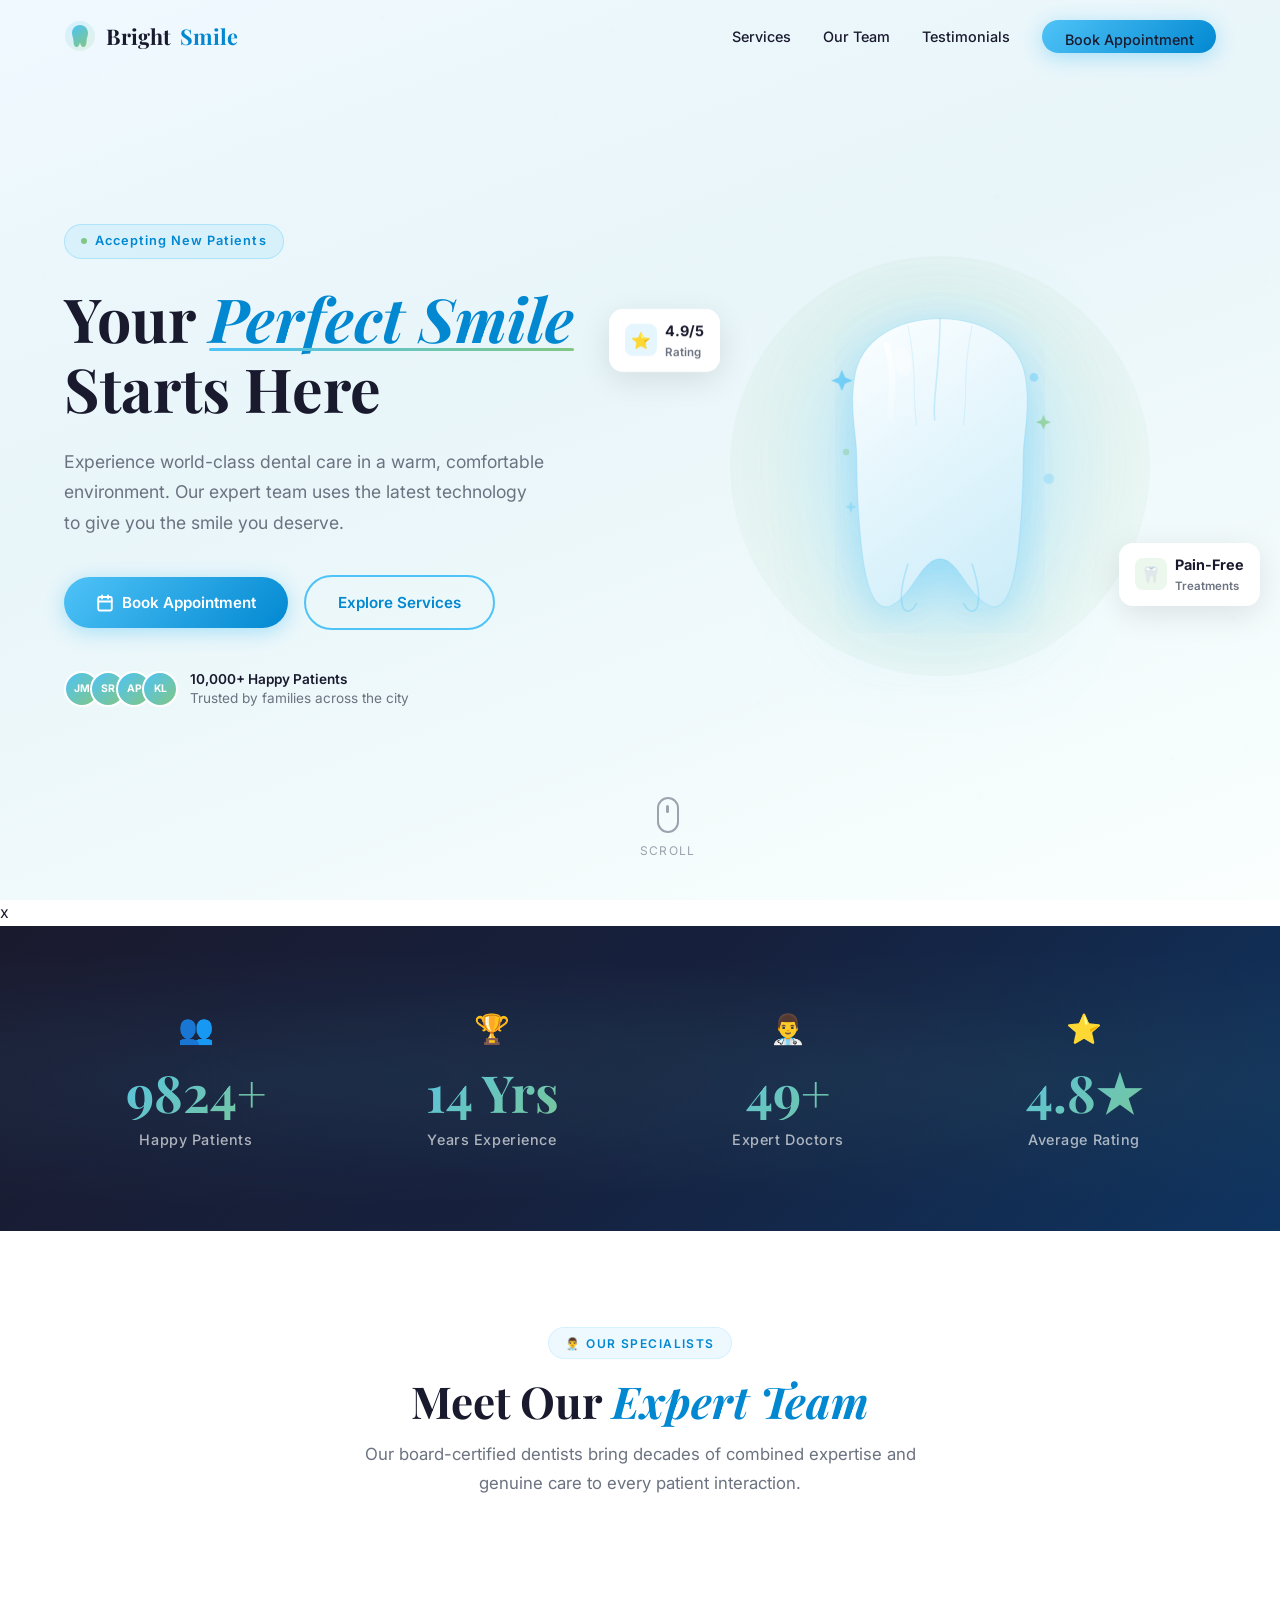
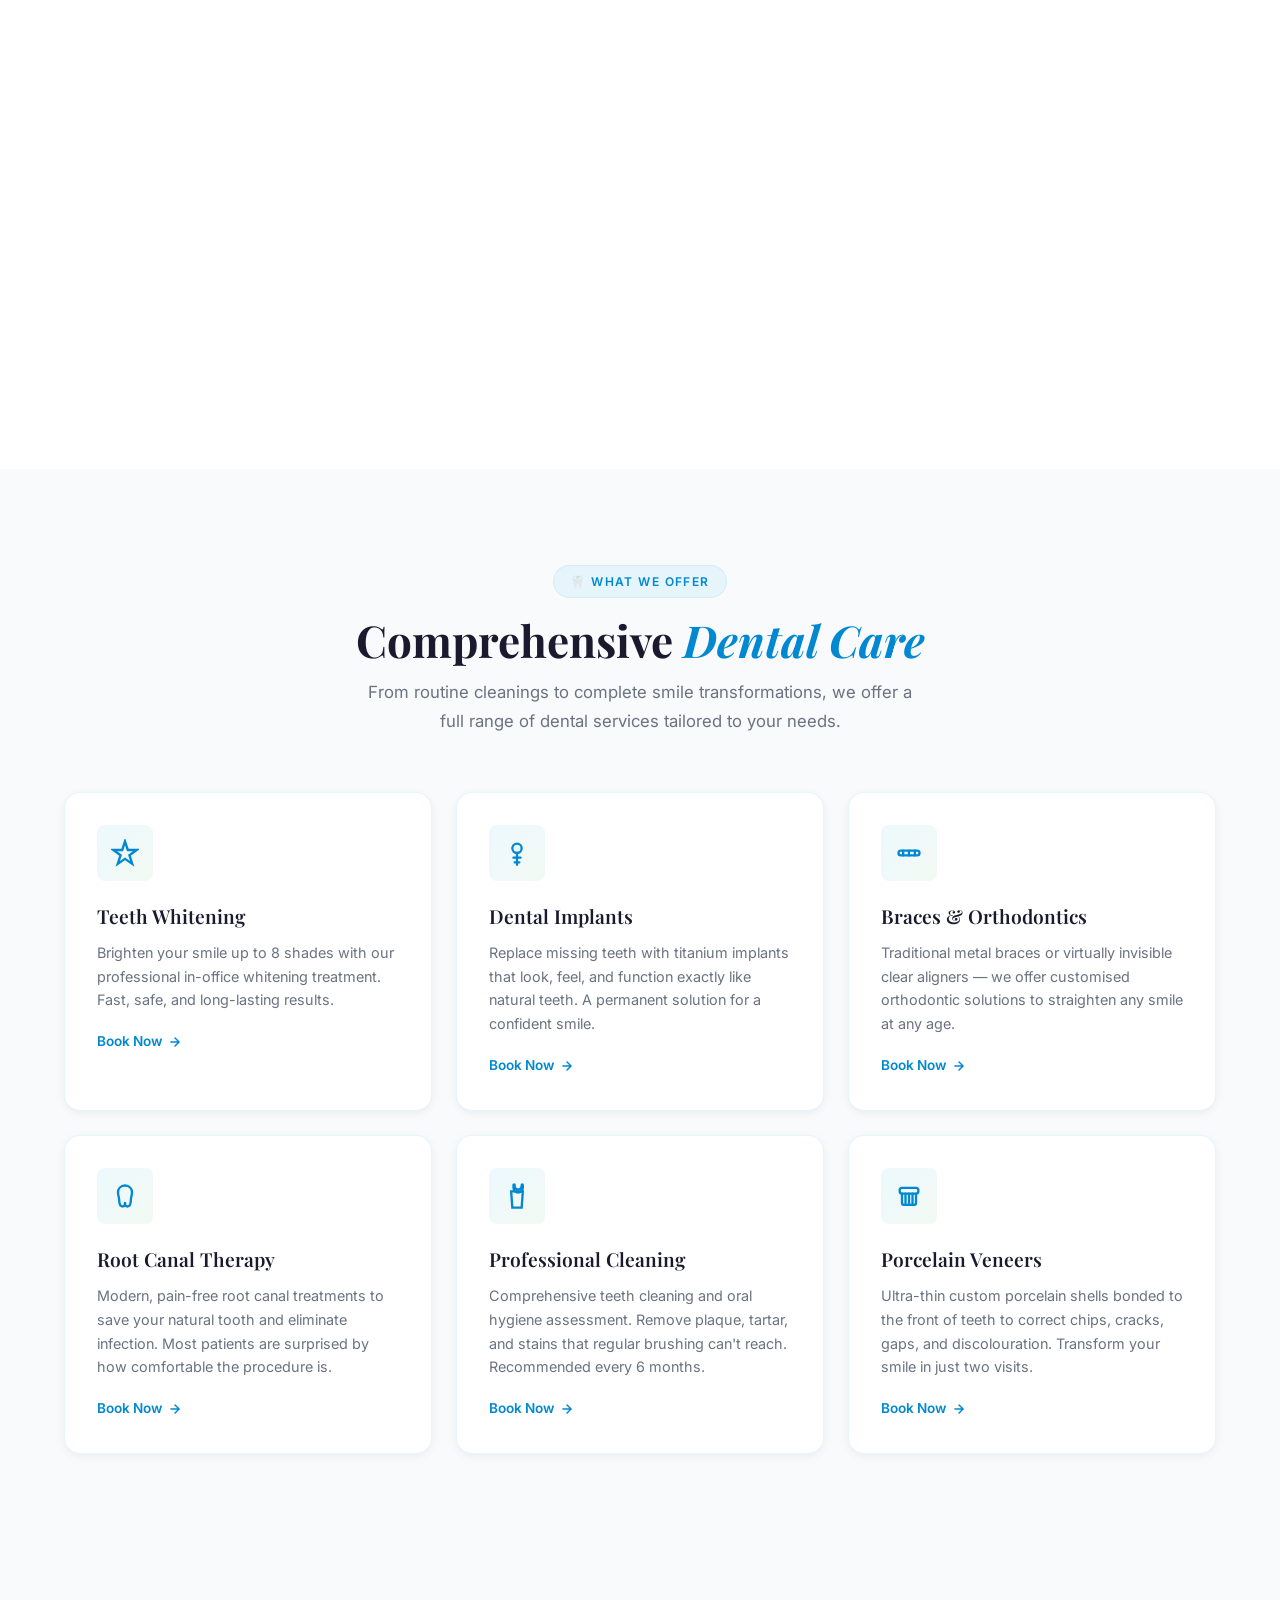
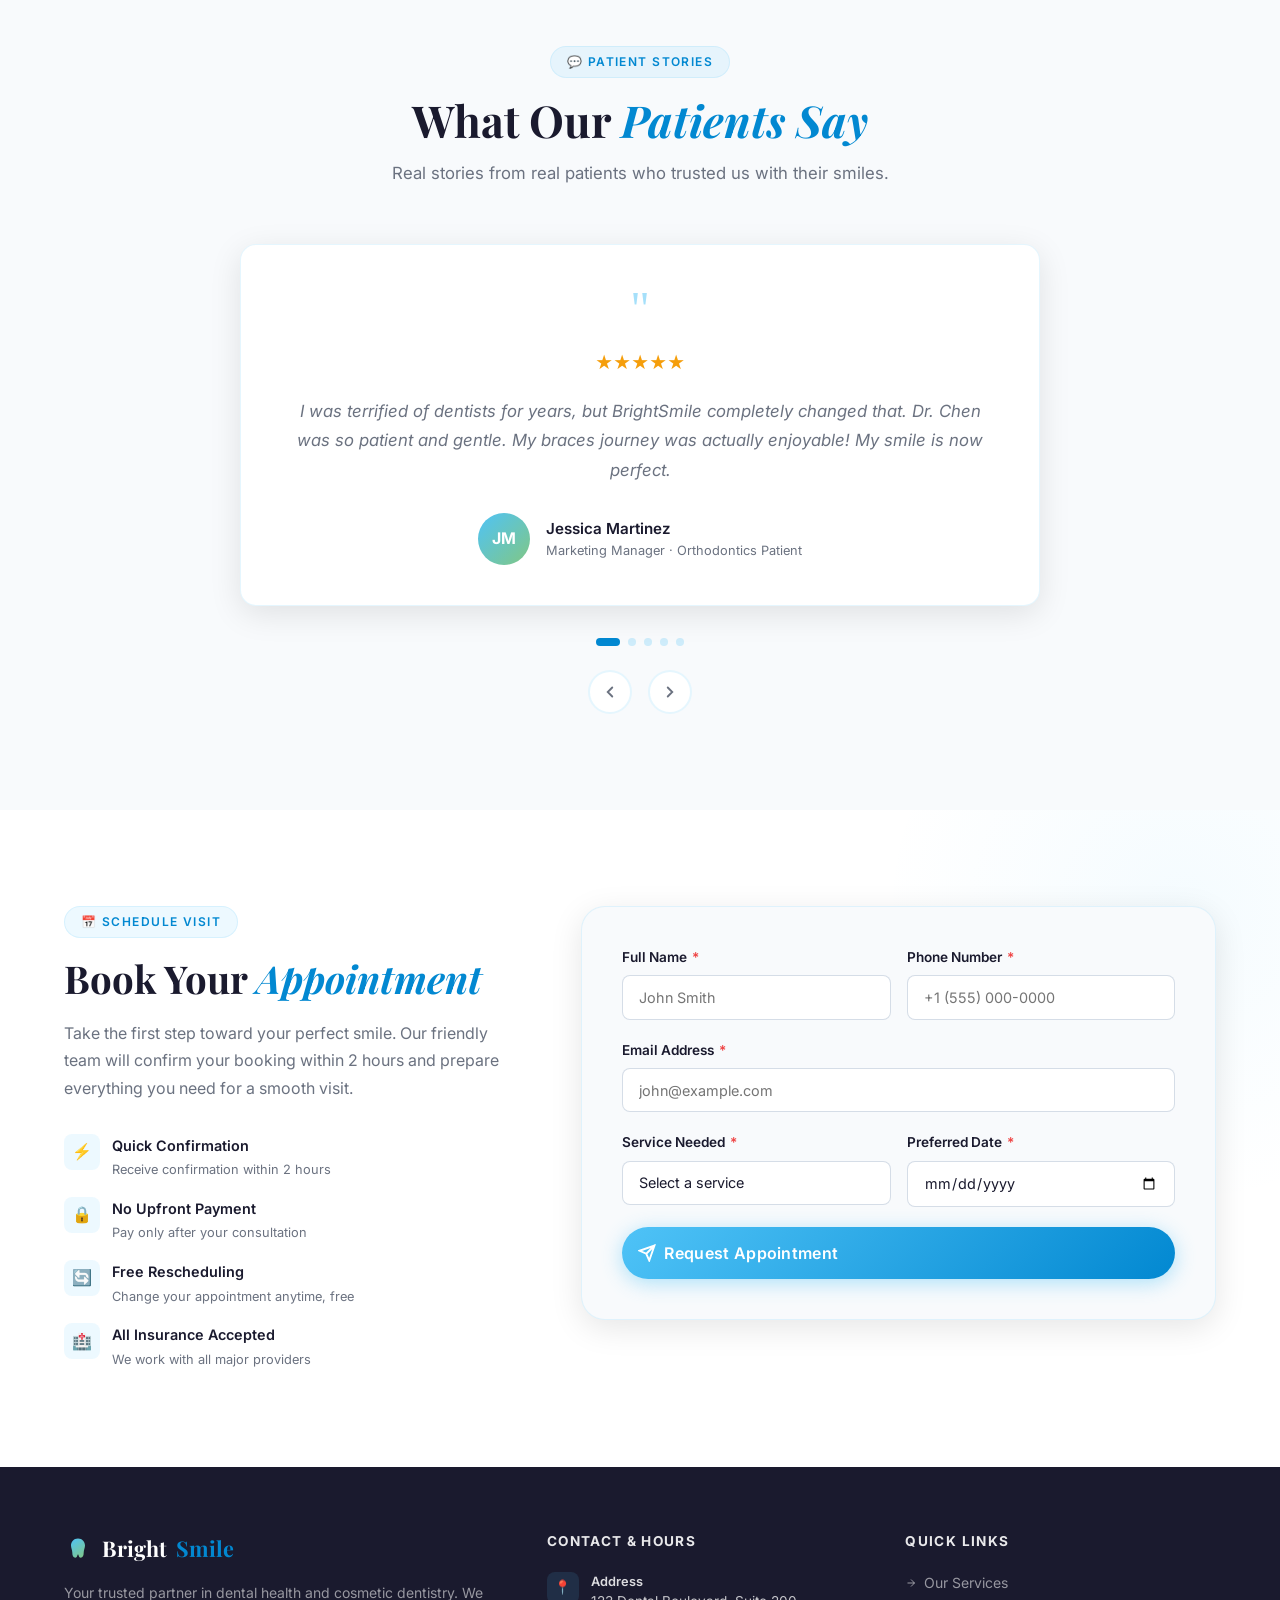
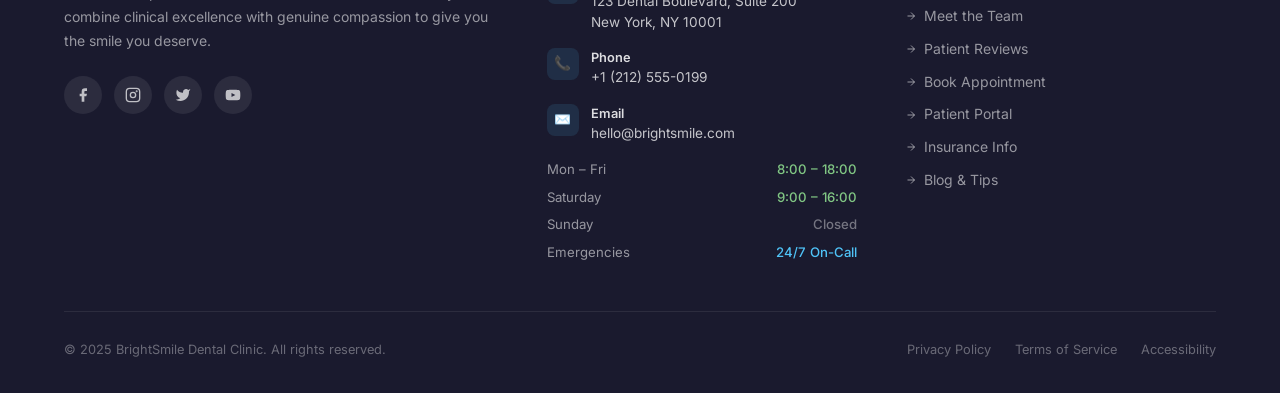
==== dentalarts/BrightSmile_Dental_Clinic.html @ 46f797e5 "Add files via upload" ====
<!DOCTYPE html>
<html lang="en">
<head>
  <meta charset="UTF-8" />
  <meta name="viewport" content="width=device-width, initial-scale=1.0" />
  <meta name="description" content="BrightSmile Dental Clinic — Premium dental care for your perfect smile. Book an appointment today." />
  <title>BrightSmile Dental Clinic</title>

  <!-- Google Fonts -->
  <link rel="preconnect" href="https://fonts.googleapis.com" />
  <link rel="preconnect" href="https://fonts.gstatic.com" crossorigin />
  <link href="https://fonts.googleapis.com/css2?family=Inter:wght@300;400;500;600;700&family=Playfair+Display:ital,wght@0,600;0,700;1,600&display=swap" rel="stylesheet" />

  <style>
    /* ============================================================
       CSS CUSTOM PROPERTIES — Design Tokens
    ============================================================ */
    :root {
      --primary:        #4FC3F7;
      --primary-dark:   #0288D1;
      --primary-glow:   rgba(79, 195, 247, 0.4);
      --accent:         #81C784;
      --accent-dark:    #388E3C;
      --dark:           #1A1A2E;
      --dark-2:         #16213E;
      --dark-3:         #0F3460;
      --text-main:      #1A1A2E;
      --text-muted:     #6B7280;
      --text-light:     #9CA3AF;
      --surface:        #FFFFFF;
      --surface-2:      #F8FAFC;
      --surface-3:      #F1F5F9;
      --border:         rgba(79, 195, 247, 0.15);
      --shadow-sm:      0 2px 8px rgba(0,0,0,0.06);
      --shadow-md:      0 8px 32px rgba(0,0,0,0.10);
      --shadow-lg:      0 20px 60px rgba(0,0,0,0.14);
      --shadow-glow:    0 0 40px rgba(79, 195, 247, 0.25);
      --radius-sm:      8px;
      --radius-md:      16px;
      --radius-lg:      24px;
      --radius-btn:     50px;
      --font-body:      'Inter', sans-serif;
      --font-heading:   'Playfair Display', serif;
      --transition:     0.3s cubic-bezier(0.4, 0, 0.2, 1);
      --transition-slow:0.6s cubic-bezier(0.4, 0, 0.2, 1);
    }

    /* ============================================================
       RESET & BASE
    ============================================================ */
    *, *::before, *::after {
      box-sizing: border-box;
      margin: 0;
      padding: 0;
    }

    html {
      scroll-behavior: smooth;
      font-size: 16px;
    }

    body {
      font-family: var(--font-body);
      color: var(--text-main);
      background: var(--surface);
      overflow-x: hidden;
      line-height: 1.6;
    }

    img { max-width: 100%; display: block; }

    a {
      color: inherit;
      text-decoration: none;
    }

    ul { list-style: none; }

    button {
      border: none;
      cursor: pointer;
      font-family: var(--font-body);
      background: none;
    }

    input, select, textarea {
      font-family: var(--font-body);
    }

    /* ============================================================
       PAGE LOAD SPINNER
    ============================================================ */
    #page-loader {
      position: fixed;
      inset: 0;
      background: var(--dark);
      display: flex;
      align-items: center;
      justify-content: center;
      z-index: 9999;
      transition: opacity 0.6s ease, visibility 0.6s ease;
    }

    #page-loader.hidden {
      opacity: 0;
      visibility: hidden;
      pointer-events: none;
    }

    .loader-tooth {
      width: 60px;
      height: 60px;
      animation: toothSpin 1.2s linear infinite;
    }

    @keyframes toothSpin {
      0%   { transform: rotate(0deg) scale(1); }
      50%  { transform: rotate(180deg) scale(1.1); }
      100% { transform: rotate(360deg) scale(1); }
    }

    .loader-tooth path {
      fill: none;
      stroke: var(--primary);
      stroke-width: 2.5;
      stroke-linecap: round;
      stroke-linejoin: round;
      stroke-dasharray: 180;
      stroke-dashoffset: 0;
      animation: loaderDash 1.2s linear infinite;
    }

    @keyframes loaderDash {
      0%   { stroke-dashoffset: 180; }
      100% { stroke-dashoffset: -180; }
    }

    .loader-text {
      position: absolute;
      bottom: calc(50% - 60px);
      color: var(--primary);
      font-size: 0.8rem;
      letter-spacing: 0.25em;
      text-transform: uppercase;
      font-weight: 500;
      animation: loaderPulse 1.2s ease-in-out infinite;
    }

    @keyframes loaderPulse {
      0%, 100% { opacity: 0.4; }
      50%       { opacity: 1; }
    }

    /* ============================================================
       UTILITY CLASSES
    ============================================================ */
    .container {
      width: 100%;
      max-width: 1200px;
      margin: 0 auto;
      padding: 0 1.5rem;
    }

    .section-tag {
      display: inline-flex;
      align-items: center;
      gap: 0.4rem;
      background: rgba(79, 195, 247, 0.1);
      color: var(--primary-dark);
      font-size: 0.75rem;
      font-weight: 600;
      letter-spacing: 0.12em;
      text-transform: uppercase;
      padding: 0.35rem 1rem;
      border-radius: var(--radius-btn);
      border: 1px solid var(--border);
      margin-bottom: 1rem;
    }

    .section-title {
      font-family: var(--font-heading);
      font-size: clamp(2rem, 4vw, 2.75rem);
      font-weight: 700;
      line-height: 1.2;
      color: var(--dark);
    }

    .section-title em {
      font-style: italic;
      color: var(--primary-dark);
    }

    .section-subtitle {
      color: var(--text-muted);
      font-size: 1.05rem;
      max-width: 560px;
      line-height: 1.7;
      margin-top: 0.75rem;
    }

    .section-header {
      text-align: center;
      margin-bottom: 3.5rem;
    }

    .section-header .section-subtitle {
      margin-left: auto;
      margin-right: auto;
    }

    /* Scroll-reveal base state */
    .reveal {
      opacity: 0;
      transform: translateY(40px);
      transition: opacity 0.7s ease, transform 0.7s ease;
    }

    .reveal.visible {
      opacity: 1;
      transform: translateY(0);
    }

    /* ============================================================
       BUTTONS
    ============================================================ */
    .btn {
      position: relative;
      display: inline-flex;
      align-items: center;
      gap: 0.5rem;
      padding: 0.85rem 2rem;
      border-radius: var(--radius-btn);
      font-size: 0.95rem;
      font-weight: 600;
      transition: var(--transition);
      overflow: hidden;
      cursor: pointer;
      user-select: none;
      -webkit-tap-highlight-color: transparent;
    }

    .btn-primary {
      background: linear-gradient(135deg, var(--primary), var(--primary-dark));
      color: #fff;
      box-shadow: 0 4px 20px rgba(79, 195, 247, 0.45);
    }

    .btn-primary:hover {
      transform: translateY(-2px);
      box-shadow: 0 8px 30px rgba(79, 195, 247, 0.55);
    }

    .btn-primary:active {
      transform: translateY(0);
    }

    /* Glow pulse on CTA */
    .btn-glow {
      animation: glowPulse 2.5s ease-in-out infinite;
    }

    @keyframes glowPulse {
      0%, 100% { box-shadow: 0 4px 20px rgba(79, 195, 247, 0.45); }
      50%       { box-shadow: 0 4px 40px rgba(79, 195, 247, 0.75), 0 0 0 8px rgba(79,195,247,0.08); }
    }

    .btn-outline {
      background: transparent;
      color: var(--primary-dark);
      border: 2px solid var(--primary);
    }

    .btn-outline:hover {
      background: var(--primary);
      color: #fff;
      transform: translateY(-2px);
    }

    /* Ripple effect */
    .btn .ripple {
      position: absolute;
      border-radius: 50%;
      transform: scale(0);
      animation: rippleAnim 0.6s linear;
      background: rgba(255,255,255,0.35);
      pointer-events: none;
    }

    @keyframes rippleAnim {
      to { transform: scale(4); opacity: 0; }
    }

    /* ============================================================
       NAVBAR
    ============================================================ */
    #navbar {
      position: fixed;
      top: 0;
      left: 0;
      right: 0;
      z-index: 1000;
      padding: 1.2rem 0;
      transition: background 0.4s ease, padding 0.4s ease, box-shadow 0.4s ease;
    }

    #navbar.scrolled {
      background: rgba(255, 255, 255, 0.82);
      backdrop-filter: blur(16px);
      -webkit-backdrop-filter: blur(16px);
      box-shadow: 0 2px 24px rgba(0,0,0,0.08);
      padding: 0.8rem 0;
    }

    .nav-inner {
      display: flex;
      align-items: center;
      justify-content: space-between;
    }

    .nav-logo {
      display: flex;
      align-items: center;
      gap: 0.6rem;
      font-family: var(--font-heading);
      font-size: 1.35rem;
      font-weight: 700;
      color: var(--dark);
      z-index: 1001;
    }

    .nav-logo svg {
      flex-shrink: 0;
    }

    .nav-logo span {
      color: var(--primary-dark);
    }

    .nav-links {
      display: flex;
      align-items: center;
      gap: 2rem;
    }

    .nav-links a {
      font-size: 0.9rem;
      font-weight: 500;
      color: var(--dark);
      position: relative;
      padding-bottom: 2px;
      transition: color var(--transition);
    }

    .nav-links a::after {
      content: '';
      position: absolute;
      bottom: -2px;
      left: 0;
      width: 0;
      height: 2px;
      background: var(--primary);
      border-radius: 2px;
      transition: width var(--transition);
    }

    .nav-links a:hover { color: var(--primary-dark); }
    .nav-links a:hover::after { width: 100%; }

    .nav-cta {
      padding: 0.55rem 1.4rem;
      font-size: 0.875rem;
    }

    /* Hamburger */
    .hamburger {
      display: none;
      flex-direction: column;
      gap: 5px;
      padding: 0.4rem;
      z-index: 1001;
      cursor: pointer;
      background: none;
      border: none;
    }

    .hamburger span {
      display: block;
      width: 24px;
      height: 2px;
      background: var(--dark);
      border-radius: 2px;
      transition: transform 0.35s ease, opacity 0.35s ease;
      transform-origin: center;
    }

    .hamburger.active span:nth-child(1) { transform: translateY(7px) rotate(45deg); }
    .hamburger.active span:nth-child(2) { opacity: 0; transform: scaleX(0); }
    .hamburger.active span:nth-child(3) { transform: translateY(-7px) rotate(-45deg); }

    /* Mobile nav drawer */
    .nav-mobile {
      display: none;
      position: fixed;
      inset: 0;
      background: rgba(255,255,255,0.97);
      backdrop-filter: blur(20px);
      z-index: 999;
      flex-direction: column;
      align-items: center;
      justify-content: center;
      gap: 2rem;
      opacity: 0;
      pointer-events: none;
      transition: opacity 0.35s ease;
    }

    .nav-mobile.open {
      opacity: 1;
      pointer-events: all;
    }

    .nav-mobile a {
      font-family: var(--font-heading);
      font-size: 2rem;
      font-weight: 600;
      color: var(--dark);
      transition: color var(--transition);
    }

    .nav-mobile a:hover { color: var(--primary-dark); }

    /* ============================================================
       HERO SECTION
    ============================================================ */
    #hero {
      position: relative;
      min-height: 100vh;
      display: flex;
      align-items: center;
      overflow: hidden;
      background: linear-gradient(160deg, #f0f9ff 0%, #e8f5f9 40%, #fafffe 100%);
    }

    #hero-canvas {
      position: absolute;
      inset: 0;
      pointer-events: none;
    }

    .hero-inner {
      position: relative;
      z-index: 2;
      width: 100%;
      display: grid;
      grid-template-columns: 1fr 1fr;
      align-items: center;
      gap: 3rem;
      padding-top: 6rem;
      padding-bottom: 4rem;
    }

    .hero-content {
      max-width: 580px;
    }

    .hero-badge {
      display: inline-flex;
      align-items: center;
      gap: 0.5rem;
      background: rgba(79, 195, 247, 0.12);
      border: 1px solid rgba(79, 195, 247, 0.3);
      color: var(--primary-dark);
      font-size: 0.8rem;
      font-weight: 600;
      letter-spacing: 0.08em;
      padding: 0.4rem 1rem;
      border-radius: var(--radius-btn);
      margin-bottom: 1.5rem;
      animation: fadeSlideIn 0.8s ease 0.2s both;
    }

    .hero-badge .dot {
      width: 6px;
      height: 6px;
      border-radius: 50%;
      background: var(--accent);
      animation: dotPulse 1.5s ease-in-out infinite;
    }

    @keyframes dotPulse {
      0%, 100% { opacity: 1; transform: scale(1); }
      50%       { opacity: 0.5; transform: scale(0.7); }
    }

    .hero-headline {
      font-family: var(--font-heading);
      font-size: clamp(2.4rem, 5vw, 3.8rem);
      font-weight: 700;
      line-height: 1.15;
      color: var(--dark);
      animation: fadeSlideIn 0.8s ease 0.4s both;
    }

    .hero-headline .highlight {
      color: var(--primary-dark);
      font-style: italic;
      position: relative;
      display: inline-block;
    }

    .hero-headline .highlight::after {
      content: '';
      position: absolute;
      bottom: 2px;
      left: 0;
      right: 0;
      height: 3px;
      background: linear-gradient(90deg, var(--primary), var(--accent));
      border-radius: 2px;
      animation: underlineGrow 1s ease 1.2s both;
      transform-origin: left;
      transform: scaleX(0);
    }

    @keyframes underlineGrow {
      to { transform: scaleX(1); }
    }

    .hero-subtext {
      font-size: 1.1rem;
      color: var(--text-muted);
      line-height: 1.75;
      margin: 1.5rem 0 2.25rem;
      max-width: 480px;
      animation: fadeSlideIn 0.8s ease 0.6s both;
    }

    .hero-actions {
      display: flex;
      align-items: center;
      gap: 1rem;
      flex-wrap: wrap;
      animation: fadeSlideIn 0.8s ease 0.8s both;
    }

    .hero-social-proof {
      display: flex;
      align-items: center;
      gap: 0.75rem;
      margin-top: 2.5rem;
      animation: fadeSlideIn 0.8s ease 1s both;
    }

    .avatars {
      display: flex;
    }

    .avatars span {
      display: flex;
      width: 36px;
      height: 36px;
      border-radius: 50%;
      border: 2.5px solid #fff;
      margin-left: -10px;
      background: linear-gradient(135deg, var(--primary), var(--accent));
      font-size: 0.65rem;
      color: #fff;
      font-weight: 700;
      align-items: center;
      justify-content: center;
    }

    .avatars span:first-child { margin-left: 0; }

    .social-proof-text {
      font-size: 0.85rem;
      color: var(--text-muted);
      line-height: 1.4;
    }

    .social-proof-text strong {
      display: block;
      color: var(--dark);
      font-weight: 600;
    }

    @keyframes fadeSlideIn {
      from { opacity: 0; transform: translateY(24px); }
      to   { opacity: 1; transform: translateY(0); }
    }

    /* Hero visual / tooth SVG */
    .hero-visual {
      position: relative;
      display: flex;
      align-items: center;
      justify-content: center;
      animation: fadeSlideIn 0.9s ease 0.5s both;
    }

    .hero-visual-bg {
      position: absolute;
      width: 420px;
      height: 420px;
      border-radius: 50%;
      background: radial-gradient(circle, rgba(79,195,247,0.15) 0%, rgba(129,199,132,0.08) 60%, transparent 100%);
      animation: bgPulse 4s ease-in-out infinite;
    }

    @keyframes bgPulse {
      0%, 100% { transform: scale(1); }
      50%       { transform: scale(1.06); }
    }

    .hero-tooth-wrap {
      position: relative;
      z-index: 2;
      animation: toothFloat 4s ease-in-out infinite;
    }

    @keyframes toothFloat {
      0%, 100% { transform: translateY(0px) rotate(-3deg); }
      50%       { transform: translateY(-24px) rotate(3deg); }
    }

    .hero-tooth-svg {
      width: min(320px, 85vw);
      filter: drop-shadow(0 24px 48px rgba(79,195,247,0.35));
    }

    /* Floating badges around tooth */
    .float-badge {
      position: absolute;
      background: #fff;
      border-radius: 14px;
      padding: 0.6rem 1rem;
      display: flex;
      align-items: center;
      gap: 0.5rem;
      box-shadow: var(--shadow-md);
      font-size: 0.8rem;
      font-weight: 600;
      color: var(--dark);
      white-space: nowrap;
      animation: badgeFloat 3s ease-in-out infinite;
    }

    .float-badge:nth-child(2) { animation-delay: -1s; }
    .float-badge:nth-child(3) { animation-delay: -2s; }

    @keyframes badgeFloat {
      0%, 100% { transform: translateY(0); }
      50%       { transform: translateY(-8px); }
    }

    .float-badge.top-left {
      top: 5%;
      left: -10%;
    }

    .float-badge.bottom-right {
      bottom: 10%;
      right: -8%;
    }

    .float-badge .badge-icon {
      width: 32px;
      height: 32px;
      border-radius: 8px;
      display: flex;
      align-items: center;
      justify-content: center;
      font-size: 1rem;
    }

    .float-badge.top-left .badge-icon { background: rgba(79,195,247,0.15); }
    .float-badge.bottom-right .badge-icon { background: rgba(129,199,132,0.15); }

    /* Hero scroll indicator */
    .scroll-indicator {
      position: absolute;
      bottom: 2.5rem;
      left: 50%;
      transform: translateX(-50%);
      display: flex;
      flex-direction: column;
      align-items: center;
      gap: 0.5rem;
      color: var(--text-light);
      font-size: 0.75rem;
      letter-spacing: 0.1em;
      text-transform: uppercase;
      animation: fadeSlideIn 1s ease 1.5s both;
    }

    .scroll-mouse {
      width: 22px;
      height: 36px;
      border: 2px solid currentColor;
      border-radius: 12px;
      display: flex;
      justify-content: center;
      padding-top: 6px;
    }

    .scroll-wheel {
      width: 3px;
      height: 8px;
      background: currentColor;
      border-radius: 2px;
      animation: scrollWheel 1.8s ease-in-out infinite;
    }

    @keyframes scrollWheel {
      0%, 100% { transform: translateY(0); opacity: 1; }
      80%       { transform: translateY(12px); opacity: 0; }
    }

    /* ============================================================
       SERVICES SECTION
    ============================================================ */
    #services {
      padding: 6rem 0;
      background: var(--surface-2);
    }

    .services-grid {
      display: grid;
      grid-template-columns: repeat(3, 1fr);
      gap: 1.5rem;
    }

    .service-card {
      background: var(--surface);
      border-radius: var(--radius-md);
      padding: 2rem;
      border: 1px solid var(--border);
      box-shadow: var(--shadow-sm);
      transition: transform var(--transition), box-shadow var(--transition), border-color var(--transition);
      cursor: default;
    }

    .service-card:hover {
      transform: translateY(-8px);
      box-shadow: var(--shadow-lg), 0 0 0 1px rgba(79,195,247,0.2);
      border-color: rgba(79,195,247,0.4);
    }

    .service-icon {
      width: 56px;
      height: 56px;
      border-radius: var(--radius-sm);
      background: linear-gradient(135deg, rgba(79,195,247,0.1), rgba(129,199,132,0.1));
      display: flex;
      align-items: center;
      justify-content: center;
      margin-bottom: 1.25rem;
      transition: background var(--transition);
    }

    .service-card:hover .service-icon {
      background: linear-gradient(135deg, rgba(79,195,247,0.2), rgba(129,199,132,0.2));
    }

    .service-card h3 {
      font-family: var(--font-heading);
      font-size: 1.2rem;
      font-weight: 600;
      color: var(--dark);
      margin-bottom: 0.6rem;
    }

    .service-card p {
      font-size: 0.9rem;
      color: var(--text-muted);
      line-height: 1.65;
    }

    .service-link {
      display: inline-flex;
      align-items: center;
      gap: 0.35rem;
      margin-top: 1.2rem;
      font-size: 0.85rem;
      font-weight: 600;
      color: var(--primary-dark);
      transition: gap var(--transition);
    }

    .service-card:hover .service-link { gap: 0.6rem; }

    /* Staggered reveal delays */
    .service-card:nth-child(1) { transition-delay: 0s; }
    .service-card:nth-child(2) { transition-delay: 0.1s; }
    .service-card:nth-child(3) { transition-delay: 0.2s; }
    .service-card:nth-child(4) { transition-delay: 0.3s; }
    .service-card:nth-child(5) { transition-delay: 0.4s; }
    .service-card:nth-child(6) { transition-delay: 0.5s; }

    /* ============================================================
       STATS SECTION
    ============================================================ */
    #stats {
      padding: 5rem 0;
      background: linear-gradient(135deg, var(--dark) 0%, var(--dark-2) 50%, var(--dark-3) 100%);
      position: relative;
      overflow: hidden;
    }

    #stats::before {
      content: '';
      position: absolute;
      inset: 0;
      background: radial-gradient(ellipse at 20% 50%, rgba(79,195,247,0.08) 0%, transparent 60%),
                  radial-gradient(ellipse at 80% 50%, rgba(129,199,132,0.06) 0%, transparent 60%);
      pointer-events: none;
    }

    .stats-grid {
      display: grid;
      grid-template-columns: repeat(4, 1fr);
      gap: 2rem;
      position: relative;
      z-index: 1;
    }

    .stat-item {
      text-align: center;
    }

    .stat-number {
      font-family: var(--font-heading);
      font-size: clamp(2.4rem, 4vw, 3.5rem);
      font-weight: 700;
      background: linear-gradient(135deg, var(--primary), var(--accent));
      -webkit-background-clip: text;
      -webkit-text-fill-color: transparent;
      background-clip: text;
      line-height: 1.1;
      margin-bottom: 0.5rem;
    }

    .stat-label {
      color: rgba(255,255,255,0.65);
      font-size: 0.9rem;
      font-weight: 500;
      letter-spacing: 0.04em;
    }

    .stat-icon {
      font-size: 1.8rem;
      margin-bottom: 0.75rem;
    }

    /* ============================================================
       TEAM SECTION
    ============================================================ */
    #team {
      padding: 6rem 0;
      background: var(--surface);
    }

    .team-grid {
      display: grid;
      grid-template-columns: repeat(3, 1fr);
      gap: 2rem;
    }

    /* 3D flip card */
    .team-card {
      perspective: 1000px;
      height: 420px;
      cursor: pointer;
    }

    .team-card-inner {
      position: relative;
      width: 100%;
      height: 100%;
      transform-style: preserve-3d;
      transition: transform 0.7s cubic-bezier(0.4, 0.2, 0.2, 1);
    }

    .team-card:hover .team-card-inner,
    .team-card.flipped .team-card-inner {
      transform: rotateY(180deg);
    }

    .team-front,
    .team-back {
      position: absolute;
      inset: 0;
      backface-visibility: hidden;
      -webkit-backface-visibility: hidden;
      border-radius: var(--radius-md);
      border: 1px solid var(--border);
      overflow: hidden;
    }

    .team-front {
      background: var(--surface);
      box-shadow: var(--shadow-md);
      display: flex;
      flex-direction: column;
    }

    .team-back {
      background: linear-gradient(160deg, var(--dark) 0%, var(--dark-2) 100%);
      transform: rotateY(180deg);
      box-shadow: var(--shadow-lg);
      display: flex;
      flex-direction: column;
      align-items: center;
      justify-content: center;
      padding: 2.5rem;
      text-align: center;
    }

    /* Avatar gradient */
    .team-avatar {
      height: 260px;
      display: flex;
      align-items: center;
      justify-content: center;
      position: relative;
      overflow: hidden;
    }

    .avatar-gradient {
      width: 100%;
      height: 100%;
      display: flex;
      align-items: flex-end;
      justify-content: center;
      padding-bottom: 0;
    }

    .avatar-figure {
      width: 140px;
      height: 200px;
      border-radius: 70px 70px 0 0;
      background: linear-gradient(160deg, var(--primary) 0%, var(--accent) 100%);
      position: relative;
      display: flex;
      align-items: flex-start;
      justify-content: center;
      padding-top: 18px;
    }

    .avatar-head {
      width: 68px;
      height: 68px;
      border-radius: 50%;
      background: rgba(255,255,255,0.3);
      backdrop-filter: blur(4px);
    }

    .avatar-bg-pattern {
      position: absolute;
      inset: 0;
      opacity: 0.12;
      background-image: radial-gradient(circle at 30% 40%, #fff 1px, transparent 1px),
                        radial-gradient(circle at 70% 60%, #fff 1px, transparent 1px);
      background-size: 32px 32px;
    }

    .team-info {
      padding: 1.5rem;
      flex: 1;
    }

    .team-name {
      font-family: var(--font-heading);
      font-size: 1.15rem;
      font-weight: 600;
      color: var(--dark);
      margin-bottom: 0.25rem;
    }

    .team-title {
      font-size: 0.825rem;
      color: var(--primary-dark);
      font-weight: 600;
      letter-spacing: 0.04em;
      text-transform: uppercase;
    }

    .team-specialties {
      display: flex;
      flex-wrap: wrap;
      gap: 0.4rem;
      margin-top: 0.75rem;
    }

    .specialty-tag {
      font-size: 0.72rem;
      padding: 0.2rem 0.6rem;
      border-radius: var(--radius-btn);
      background: rgba(79,195,247,0.08);
      color: var(--primary-dark);
      border: 1px solid rgba(79,195,247,0.2);
    }

    /* Team back */
    .team-back-avatar {
      width: 72px;
      height: 72px;
      border-radius: 50%;
      background: linear-gradient(135deg, var(--primary), var(--accent));
      display: flex;
      align-items: center;
      justify-content: center;
      font-size: 1.5rem;
      margin-bottom: 1.25rem;
      color: #fff;
      font-family: var(--font-heading);
      font-weight: 700;
    }

    .team-back h3 {
      font-family: var(--font-heading);
      font-size: 1.2rem;
      color: #fff;
      margin-bottom: 0.35rem;
    }

    .team-back .title {
      font-size: 0.78rem;
      font-weight: 600;
      color: var(--primary);
      letter-spacing: 0.08em;
      text-transform: uppercase;
      margin-bottom: 1.25rem;
    }

    .team-back .bio {
      font-size: 0.875rem;
      color: rgba(255,255,255,0.7);
      line-height: 1.7;
      margin-bottom: 1.5rem;
    }

    .team-back .social-links {
      display: flex;
      gap: 0.75rem;
    }

    .social-icon-btn {
      width: 38px;
      height: 38px;
      border-radius: 50%;
      background: rgba(255,255,255,0.1);
      display: flex;
      align-items: center;
      justify-content: center;
      transition: background var(--transition);
      color: #fff;
    }

    .social-icon-btn:hover { background: var(--primary); }

    .flip-hint {
      font-size: 0.72rem;
      color: var(--text-light);
      margin-top: 0.5rem;
      display: flex;
      align-items: center;
      gap: 0.3rem;
    }

    /* ============================================================
       TESTIMONIALS SECTION
    ============================================================ */
    #testimonials {
      padding: 6rem 0;
      background: var(--surface-2);
      overflow: hidden;
    }

    .testimonials-carousel {
      position: relative;
      max-width: 800px;
      margin: 0 auto;
    }

    .testimonial-slides {
      position: relative;
      min-height: 260px;
    }

    .testimonial-slide {
      position: absolute;
      inset: 0;
      opacity: 0;
      transition: opacity 0.7s ease, transform 0.7s ease;
      transform: translateX(30px);
      pointer-events: none;
    }

    .testimonial-slide.active {
      opacity: 1;
      transform: translateX(0);
      pointer-events: all;
      position: relative;
    }

    .testimonial-card {
      background: var(--surface);
      border-radius: var(--radius-md);
      padding: 2.5rem;
      box-shadow: var(--shadow-md);
      border: 1px solid var(--border);
      text-align: center;
    }

    .testimonial-quote {
      font-size: 3rem;
      color: var(--primary);
      line-height: 1;
      margin-bottom: 1rem;
      opacity: 0.5;
      font-family: Georgia, serif;
    }

    .testimonial-text {
      font-size: 1.05rem;
      color: var(--text-muted);
      line-height: 1.75;
      font-style: italic;
      margin-bottom: 1.75rem;
    }

    .testimonial-author {
      display: flex;
      align-items: center;
      justify-content: center;
      gap: 1rem;
    }

    .author-avatar {
      width: 52px;
      height: 52px;
      border-radius: 50%;
      display: flex;
      align-items: center;
      justify-content: center;
      font-weight: 700;
      font-size: 1rem;
      color: #fff;
      flex-shrink: 0;
    }

    .author-info h4 {
      font-weight: 600;
      font-size: 0.95rem;
      color: var(--dark);
      text-align: left;
    }

    .author-info p {
      font-size: 0.8rem;
      color: var(--text-muted);
      text-align: left;
    }

    .stars {
      display: flex;
      gap: 2px;
      justify-content: center;
      margin-bottom: 1.25rem;
      color: #F59E0B;
      font-size: 1.1rem;
    }

    /* Carousel controls */
    .carousel-dots {
      display: flex;
      justify-content: center;
      gap: 0.5rem;
      margin-top: 2rem;
    }

    .carousel-dot {
      width: 8px;
      height: 8px;
      border-radius: 50%;
      background: rgba(79,195,247,0.25);
      cursor: pointer;
      transition: all var(--transition);
      border: none;
      padding: 0;
    }

    .carousel-dot.active {
      width: 24px;
      border-radius: 4px;
      background: var(--primary-dark);
    }

    .carousel-arrows {
      display: flex;
      justify-content: center;
      gap: 1rem;
      margin-top: 1.5rem;
    }

    .carousel-arrow {
      width: 44px;
      height: 44px;
      border-radius: 50%;
      border: 2px solid var(--border);
      background: var(--surface);
      display: flex;
      align-items: center;
      justify-content: center;
      cursor: pointer;
      transition: all var(--transition);
      color: var(--text-muted);
    }

    .carousel-arrow:hover {
      background: var(--primary);
      border-color: var(--primary);
      color: #fff;
      transform: scale(1.05);
    }

    /* ============================================================
       BOOKING FORM SECTION
    ============================================================ */
    #booking {
      padding: 6rem 0;
      background: var(--surface);
      position: relative;
      overflow: hidden;
    }

    #booking::before {
      content: '';
      position: absolute;
      top: -200px;
      right: -200px;
      width: 600px;
      height: 600px;
      border-radius: 50%;
      background: radial-gradient(circle, rgba(79,195,247,0.06) 0%, transparent 70%);
      pointer-events: none;
    }

    .booking-inner {
      display: grid;
      grid-template-columns: 1fr 1.4fr;
      gap: 4rem;
      align-items: start;
    }

    .booking-info h2 {
      font-family: var(--font-heading);
      font-size: clamp(1.8rem, 3vw, 2.4rem);
      font-weight: 700;
      color: var(--dark);
      line-height: 1.3;
      margin-bottom: 1rem;
    }

    .booking-info p {
      color: var(--text-muted);
      line-height: 1.7;
      margin-bottom: 2rem;
    }

    .booking-benefits {
      display: flex;
      flex-direction: column;
      gap: 1rem;
    }

    .benefit-item {
      display: flex;
      align-items: flex-start;
      gap: 0.75rem;
    }

    .benefit-icon {
      width: 36px;
      height: 36px;
      border-radius: 8px;
      background: rgba(79,195,247,0.1);
      display: flex;
      align-items: center;
      justify-content: center;
      flex-shrink: 0;
      font-size: 1rem;
    }

    .benefit-text h4 {
      font-size: 0.9rem;
      font-weight: 600;
      color: var(--dark);
      margin-bottom: 0.15rem;
    }

    .benefit-text p {
      font-size: 0.8rem;
      color: var(--text-muted);
      margin: 0;
    }

    /* Form styles */
    .booking-form {
      background: var(--surface-2);
      border-radius: var(--radius-lg);
      padding: 2.5rem;
      border: 1px solid var(--border);
      box-shadow: var(--shadow-md);
      position: relative;
    }

    .form-row {
      display: grid;
      grid-template-columns: 1fr 1fr;
      gap: 1rem;
    }

    .form-group {
      margin-bottom: 1.25rem;
    }

    .form-group label {
      display: block;
      font-size: 0.85rem;
      font-weight: 600;
      color: var(--dark);
      margin-bottom: 0.4rem;
    }

    .form-group label .req {
      color: #EF4444;
      margin-left: 2px;
    }

    .form-control {
      width: 100%;
      padding: 0.8rem 1rem;
      background: var(--surface);
      border: 1.5px solid rgba(203,213,225,0.8);
      border-radius: var(--radius-sm);
      font-size: 0.9rem;
      color: var(--text-main);
      transition: border-color var(--transition), box-shadow var(--transition);
      outline: none;
      appearance: none;
    }

    .form-control:focus {
      border-color: var(--primary);
      box-shadow: 0 0 0 3px rgba(79,195,247,0.12);
    }

    .form-control.error {
      border-color: #EF4444;
      box-shadow: 0 0 0 3px rgba(239,68,68,0.1);
      animation: shake 0.4s ease;
    }

    @keyframes shake {
      0%, 100% { transform: translateX(0); }
      20%       { transform: translateX(-6px); }
      40%       { transform: translateX(6px); }
      60%       { transform: translateX(-4px); }
      80%       { transform: translateX(4px); }
    }

    .form-error {
      font-size: 0.775rem;
      color: #EF4444;
      margin-top: 0.35rem;
      display: none;
      align-items: center;
      gap: 0.3rem;
    }

    .form-error.visible { display: flex; }

    .form-submit-btn {
      width: 100%;
      padding: 1rem;
      font-size: 1rem;
      font-weight: 600;
      letter-spacing: 0.02em;
    }

    /* Form success overlay */
    .form-success {
      display: none;
      position: absolute;
      inset: 0;
      background: var(--surface-2);
      border-radius: var(--radius-lg);
      flex-direction: column;
      align-items: center;
      justify-content: center;
      text-align: center;
      gap: 1rem;
      padding: 2rem;
    }

    .form-success.show {
      display: flex;
    }

    .checkmark-wrap {
      width: 80px;
      height: 80px;
      border-radius: 50%;
      background: rgba(129,199,132,0.15);
      display: flex;
      align-items: center;
      justify-content: center;
    }

    .checkmark-svg {
      width: 48px;
      height: 48px;
    }

    .checkmark-circle {
      fill: none;
      stroke: var(--accent);
      stroke-width: 2;
      stroke-dasharray: 166;
      stroke-dashoffset: 166;
      stroke-linecap: round;
    }

    .checkmark-check {
      fill: none;
      stroke: var(--accent);
      stroke-width: 3;
      stroke-dasharray: 48;
      stroke-dashoffset: 48;
      stroke-linecap: round;
      stroke-linejoin: round;
    }

    .checkmark-animate .checkmark-circle {
      animation: circleStroke 0.6s ease forwards;
    }

    .checkmark-animate .checkmark-check {
      animation: checkStroke 0.4s ease 0.5s forwards;
    }

    @keyframes circleStroke {
      to { stroke-dashoffset: 0; }
    }

    @keyframes checkStroke {
      to { stroke-dashoffset: 0; }
    }

    .form-success h3 {
      font-family: var(--font-heading);
      font-size: 1.4rem;
      color: var(--dark);
    }

    .form-success p {
      font-size: 0.9rem;
      color: var(--text-muted);
    }

    /* ============================================================
       FOOTER
    ============================================================ */
    #footer {
      background: var(--dark);
      color: rgba(255,255,255,0.75);
      padding: 4rem 0 2rem;
    }

    .footer-grid {
      display: grid;
      grid-template-columns: 1.4fr 1fr 1fr;
      gap: 3rem;
      margin-bottom: 3rem;
    }

    .footer-brand .nav-logo {
      color: #fff;
      margin-bottom: 1rem;
    }

    .footer-desc {
      font-size: 0.875rem;
      line-height: 1.7;
      margin-bottom: 1.5rem;
      color: rgba(255,255,255,0.55);
    }

    .footer-social {
      display: flex;
      gap: 0.75rem;
    }

    .footer-social-link {
      width: 38px;
      height: 38px;
      border-radius: 50%;
      background: rgba(255,255,255,0.08);
      display: flex;
      align-items: center;
      justify-content: center;
      color: rgba(255,255,255,0.7);
      transition: background var(--transition), color var(--transition), transform var(--transition);
    }

    .footer-social-link:hover {
      background: var(--primary);
      color: #fff;
      transform: translateY(-3px);
    }

    .footer-col h4 {
      font-size: 0.85rem;
      font-weight: 700;
      letter-spacing: 0.1em;
      text-transform: uppercase;
      color: rgba(255,255,255,0.9);
      margin-bottom: 1.25rem;
    }

    .footer-links {
      display: flex;
      flex-direction: column;
      gap: 0.65rem;
    }

    .footer-links a {
      font-size: 0.875rem;
      color: rgba(255,255,255,0.55);
      transition: color var(--transition), padding-left var(--transition);
      display: flex;
      align-items: center;
      gap: 0.4rem;
    }

    .footer-links a:hover {
      color: var(--primary);
      padding-left: 4px;
    }

    .footer-contact-item {
      display: flex;
      align-items: flex-start;
      gap: 0.75rem;
      margin-bottom: 1rem;
    }

    .footer-contact-item .icon {
      width: 32px;
      height: 32px;
      border-radius: 8px;
      background: rgba(79,195,247,0.12);
      display: flex;
      align-items: center;
      justify-content: center;
      flex-shrink: 0;
      font-size: 0.85rem;
      color: var(--primary);
    }

    .footer-contact-item .text {
      font-size: 0.85rem;
      line-height: 1.5;
    }

    .footer-contact-item .text strong {
      display: block;
      color: rgba(255,255,255,0.85);
      font-weight: 600;
      font-size: 0.8rem;
    }

    .hours-grid {
      display: grid;
      gap: 0.4rem;
    }

    .hours-row {
      display: flex;
      justify-content: space-between;
      font-size: 0.825rem;
    }

    .hours-row .day { color: rgba(255,255,255,0.55); }
    .hours-row .time { color: rgba(255,255,255,0.85); font-weight: 500; }
    .hours-row .open { color: var(--accent); }

    .footer-bottom {
      border-top: 1px solid rgba(255,255,255,0.08);
      padding-top: 1.75rem;
      display: flex;
      align-items: center;
      justify-content: space-between;
      flex-wrap: wrap;
      gap: 1rem;
    }

    .footer-bottom p {
      font-size: 0.8rem;
      color: rgba(255,255,255,0.35);
    }

    .footer-bottom-links {
      display: flex;
      gap: 1.5rem;
    }

    .footer-bottom-links a {
      font-size: 0.8rem;
      color: rgba(255,255,255,0.35);
      transition: color var(--transition);
    }

    .footer-bottom-links a:hover { color: var(--primary); }

    /* ============================================================
       MOBILE RESPONSIVE — 768px breakpoint
    ============================================================ */
    @media (max-width: 1024px) {
      .services-grid { grid-template-columns: repeat(2, 1fr); }
      .stats-grid    { grid-template-columns: repeat(2, 1fr); gap: 3rem; }
      .footer-grid   { grid-template-columns: 1fr 1fr; }
    }

    @media (max-width: 768px) {
      .nav-links     { display: none; }
      .hamburger     { display: flex; }
      .nav-mobile    { display: flex; }

      .hero-inner {
        grid-template-columns: 1fr;
        text-align: center;
        padding-top: 7rem;
      }

      .hero-content { max-width: 100%; }
      .hero-subtext { margin-left: auto; margin-right: auto; }

      .hero-actions  { justify-content: center; }
      .hero-social-proof { justify-content: center; }

      .hero-visual { order: -1; }
      .hero-visual-bg { width: 260px; height: 260px; }
      .hero-tooth-svg { width: 200px; }
      .float-badge.top-left  { top: 0; left: 0; }
      .float-badge.bottom-right { bottom: 0; right: 0; }

      .services-grid { grid-template-columns: 1fr; }
      .stats-grid    { grid-template-columns: repeat(2, 1fr); }

      .team-grid     { grid-template-columns: 1fr; max-width: 400px; margin: 0 auto; }
      .team-card     { height: 380px; }

      .booking-inner { grid-template-columns: 1fr; gap: 2.5rem; }
      .form-row      { grid-template-columns: 1fr; }

      .footer-grid   { grid-template-columns: 1fr; gap: 2rem; }
      .footer-bottom { flex-direction: column; text-align: center; }
    }

    @media (max-width: 480px) {
      .stats-grid  { grid-template-columns: repeat(2, 1fr); gap: 2rem; }
      .booking-form { padding: 1.5rem; }
      .section-header { margin-bottom: 2.5rem; }
    }

    /* Touch: disable hover flip on mobile */
    @media (hover: none) {
      .team-card:hover .team-card-inner { transform: none; }
    }

    /* ============================================================
       MISC: Smooth scroll offset for sticky nav
    ============================================================ */
    [id] { scroll-margin-top: 80px; }

  </style>
</head>
<body>

<!-- ================================================================
     PAGE LOADER
================================================================ -->
<div id="page-loader" role="status" aria-label="Loading BrightSmile Dental Clinic">
  <svg class="loader-tooth" viewBox="0 0 60 60" fill="none" xmlns="http://www.w3.org/2000/svg" aria-hidden="true">
    <path d="M30 8C20 8 14 15 14 22C14 27 16 30 16 36C16 42 18 52 22 52C26 52 27 44 30 44C33 44 34 52 38 52C42 52 44 42 44 36C44 30 46 27 46 22C46 15 40 8 30 8Z"/>
  </svg>
  <p class="loader-text">BrightSmile</p>
</div>

<!-- ================================================================
     NAVBAR
================================================================ -->
<header id="navbar" role="banner">
  <div class="container">
    <nav class="nav-inner" aria-label="Main navigation">
      <a href="#hero" class="nav-logo" aria-label="BrightSmile Dental Clinic — Home">
        <svg width="32" height="32" viewBox="0 0 32 32" fill="none" aria-hidden="true">
          <circle cx="16" cy="16" r="15" fill="url(#logoGrad)" opacity="0.15"/>
          <path d="M16 5C11 5 8 9 8 13C8 16 9.5 18 9.5 21.5C9.5 25 10.5 27 13 27C15 27 15.5 23 16 23C16.5 23 17 27 19 27C21.5 27 22.5 25 22.5 21.5C22.5 18 24 16 24 13C24 9 21 5 16 5Z" fill="url(#logoGrad)"/>
          <defs>
            <linearGradient id="logoGrad" x1="8" y1="5" x2="24" y2="27" gradientUnits="userSpaceOnUse">
              <stop stop-color="#4FC3F7"/>
              <stop offset="1" stop-color="#81C784"/>
            </linearGradient>
          </defs>
        </svg>
        Bright<span>Smile</span>
      </a>

      <!-- Desktop nav links -->
      <ul class="nav-links" role="list">
        <li><a href="#services">Services</a></li>
        <li><a href="#team">Our Team</a></li>
        <li><a href="#testimonials">Testimonials</a></li>
        <li><a href="#booking" class="btn btn-primary nav-cta">Book Appointment</a></li>
      </ul>

      <!-- Mobile hamburger -->
      <button class="hamburger" aria-label="Toggle navigation menu" aria-expanded="false" aria-controls="nav-mobile-menu" id="hamburger-btn">
        <span></span>
        <span></span>
        <span></span>
      </button>
    </nav>
  </div>
</header>

<!-- Mobile nav drawer -->
<nav class="nav-mobile" id="nav-mobile-menu" aria-label="Mobile navigation" aria-hidden="true">
  <a href="#services"      class="mobile-nav-link">Services</a>
  <a href="#stats"         class="mobile-nav-link">About</a>
  <a href="#team"          class="mobile-nav-link">Our Team</a>
  <a href="#testimonials"  class="mobile-nav-link">Testimonials</a>
  <a href="#booking"       class="mobile-nav-link">Book Now</a>
</nav>

<!-- ================================================================
     HERO SECTION
================================================================ -->
<section id="hero" aria-label="Hero">
  <canvas id="hero-canvas" aria-hidden="true"></canvas>

  <div class="container">
    <div class="hero-inner">
      <!-- Content -->
      <div class="hero-content">
        <div class="hero-badge" aria-label="Clinic status">
          <span class="dot" aria-hidden="true"></span>
          Accepting New Patients
        </div>

        <h1 class="hero-headline">
          Your <span class="highlight">Perfect Smile</span><br>Starts Here
        </h1>

        <p class="hero-subtext">
          Experience world-class dental care in a warm, comfortable environment. Our expert team uses the latest technology to give you the smile you deserve.
        </p>

        <div class="hero-actions">
          <a href="#booking" class="btn btn-primary btn-glow" id="hero-cta" aria-label="Book your appointment">
            <svg width="18" height="18" viewBox="0 0 24 24" fill="none" stroke="currentColor" stroke-width="2.5" stroke-linecap="round" aria-hidden="true">
              <rect x="3" y="4" width="18" height="18" rx="2"/>
              <line x1="16" y1="2" x2="16" y2="6"/>
              <line x1="8" y1="2" x2="8" y2="6"/>
              <line x1="3" y1="10" x2="21" y2="10"/>
            </svg>
            Book Appointment
          </a>
          <a href="#services" class="btn btn-outline" aria-label="Explore our dental services">
            Explore Services
          </a>
        </div>

        <div class="hero-social-proof" aria-label="Happy patients">
          <div class="avatars" aria-hidden="true">
            <span title="Patient 1">JM</span>
            <span title="Patient 2">SR</span>
            <span title="Patient 3">AP</span>
            <span title="Patient 4">KL</span>
          </div>
          <div class="social-proof-text">
            <strong>10,000+ Happy Patients</strong>
            Trusted by families across the city
          </div>
        </div>
      </div>

      <!-- Visual -->
      <div class="hero-visual" aria-hidden="true">
        <div class="hero-visual-bg"></div>

        <!-- Floating badges -->
        <div class="float-badge top-left">
          <div class="badge-icon">⭐</div>
          <div>
            <strong style="display:block;font-size:0.9rem">4.9/5</strong>
            <span style="font-size:0.72rem;color:var(--text-muted)">Rating</span>
          </div>
        </div>

        <div class="hero-tooth-wrap">
          <!-- Detailed tooth SVG -->
          <svg class="hero-tooth-svg" viewBox="0 0 300 320" fill="none" xmlns="http://www.w3.org/2000/svg">
            <defs>
              <linearGradient id="toothGrad" x1="50" y1="20" x2="250" y2="300" gradientUnits="userSpaceOnUse">
                <stop offset="0%" stop-color="#ffffff"/>
                <stop offset="40%" stop-color="#e8f7fd"/>
                <stop offset="100%" stop-color="#c8ebf8"/>
              </linearGradient>
              <linearGradient id="toothShine" x1="80" y1="40" x2="140" y2="120" gradientUnits="userSpaceOnUse">
                <stop offset="0%" stop-color="white" stop-opacity="0.9"/>
                <stop offset="100%" stop-color="white" stop-opacity="0"/>
              </linearGradient>
              <filter id="toothShadow">
                <feDropShadow dx="0" dy="12" stdDeviation="20" flood-color="#4FC3F7" flood-opacity="0.3"/>
              </filter>
            </defs>

            <!-- Main tooth body -->
            <path d="M150 25 C110 25 75 45 70 80 C65 110 72 135 72 155 C72 185 74 215 76 235 C78 255 82 280 90 290 C98 300 108 295 120 280 C130 267 138 250 150 250 C162 250 170 267 180 280 C192 295 202 300 210 290 C218 280 222 255 224 235 C226 215 228 185 228 155 C228 135 235 110 230 80 C225 45 190 25 150 25Z" fill="url(#toothGrad)" filter="url(#toothShadow)" stroke="rgba(79,195,247,0.2)" stroke-width="1"/>

            <!-- Crown groove lines -->
            <path d="M150 25 C150 50 148 70 146 90 C145 100 144 110 145 120" stroke="rgba(79,195,247,0.25)" stroke-width="1.5" stroke-linecap="round" fill="none"/>
            <path d="M120 32 C125 55 126 75 126 95 C126 105 127 115 128 125" stroke="rgba(79,195,247,0.15)" stroke-width="1" stroke-linecap="round" fill="none"/>
            <path d="M180 32 C175 55 174 75 174 95 C174 105 173 115 172 125" stroke="rgba(79,195,247,0.15)" stroke-width="1" stroke-linecap="round" fill="none"/>

            <!-- Shine / highlight -->
            <path d="M100 50 C105 65 106 80 105 95 C104 105 103 112 104 118" stroke="url(#toothShine)" stroke-width="6" stroke-linecap="round" fill="none"/>
            <ellipse cx="115" cy="65" rx="8" ry="14" fill="white" opacity="0.4" transform="rotate(-10 115 65)"/>

            <!-- Root suggestion at bottom -->
            <path d="M120 255 C115 270 112 285 115 295 C118 302 124 300 128 292" stroke="rgba(79,195,247,0.3)" stroke-width="1.5" fill="none" stroke-linecap="round"/>
            <path d="M180 255 C185 270 188 285 185 295 C182 302 176 300 172 292" stroke="rgba(79,195,247,0.3)" stroke-width="1.5" fill="none" stroke-linecap="round"/>

            <!-- Sparkle/star elements -->
            <g opacity="0.7">
              <path d="M55 80 L58 73 L61 80 L68 83 L61 86 L58 93 L55 86 L48 83 Z" fill="#4FC3F7"/>
              <path d="M245 120 L247 115 L249 120 L254 122 L249 124 L247 129 L245 124 L240 122 Z" fill="#81C784"/>
              <path d="M65 200 L66.5 196 L68 200 L72 201.5 L68 203 L66.5 207 L65 203 L61 201.5 Z" fill="#4FC3F7" opacity="0.5"/>
            </g>

            <!-- Small decorative dots -->
            <circle cx="238" cy="80" r="4" fill="#4FC3F7" opacity="0.4"/>
            <circle cx="62" cy="150" r="3" fill="#81C784" opacity="0.4"/>
            <circle cx="252" cy="175" r="5" fill="#4FC3F7" opacity="0.25"/>
          </svg>
        </div>

        <div class="float-badge bottom-right">
          <div class="badge-icon">🦷</div>
          <div>
            <strong style="display:block;font-size:0.9rem">Pain-Free</strong>
            <span style="font-size:0.72rem;color:var(--text-muted)">Treatments</span>
          </div>
        </div>
      </div>
    </div>
  </div>

  <!-- Scroll indicator -->
  <div class="scroll-indicator" aria-hidden="true">
    <div class="scroll-mouse">
      <div class="scroll-wheel"></div>
    </div>
    <span>Scroll</span>
  </div>
</section>

x
<!-- ================================================================
     STATS SECTION
================================================================ -->
<section id="stats" aria-labelledby="stats-heading">
  <div class="container">
    <h2 id="stats-heading" class="sr-only">Our Achievements</h2>
    <div class="stats-grid">

      <div class="stat-item reveal" role="figure" aria-label="10,000 plus happy patients">
        <div class="stat-icon" aria-hidden="true">👥</div>
        <div class="stat-number" data-target="10000" data-suffix="+">0</div>
        <div class="stat-label">Happy Patients</div>
      </div>

      <div class="stat-item reveal" role="figure" aria-label="15 years of experience">
        <div class="stat-icon" aria-hidden="true">🏆</div>
        <div class="stat-number" data-target="15" data-suffix=" Yrs">0</div>
        <div class="stat-label">Years Experience</div>
      </div>

      <div class="stat-item reveal" role="figure" aria-label="50 plus specialist doctors">
        <div class="stat-icon" aria-hidden="true">👨‍⚕️</div>
        <div class="stat-number" data-target="50" data-suffix="+">0</div>
        <div class="stat-label">Expert Doctors</div>
      </div>

      <div class="stat-item reveal" role="figure" aria-label="4.9 star rating">
        <div class="stat-icon" aria-hidden="true">⭐</div>
        <div class="stat-number" data-target="4.9" data-suffix="★" data-decimal="1">0</div>
        <div class="stat-label">Average Rating</div>
      </div>

    </div>
  </div>
</section>

<!-- ================================================================
     TEAM SECTION
================================================================ -->
<section id="team" aria-labelledby="team-heading">
  <div class="container">
    <div class="section-header reveal">
      <div class="section-tag">👨‍⚕️ Our Specialists</div>
      <h2 class="section-title" id="team-heading">Meet Our <em>Expert Team</em></h2>
      <p class="section-subtitle">Our board-certified dentists bring decades of combined expertise and genuine care to every patient interaction.</p>
    </div>

    <div class="team-grid">

      <!-- Dr. Sarah Chen -->
      <div class="team-card reveal" tabindex="0" aria-label="Dr. Sarah Chen — hover or press Enter to learn more" role="button">
        <div class="team-card-inner">
          <!-- Front -->
          <div class="team-front">
            <div class="team-avatar">
              <div class="avatar-gradient">
                <div class="avatar-bg-pattern"></div>
                <div class="avatar-figure" style="background: linear-gradient(160deg,#4FC3F7 0%,#81C784 100%)">
                  <div class="avatar-head"></div>
                </div>
              </div>
            </div>
            <div class="team-info">
              <div class="team-name">Dr. Sarah Chen</div>
              <div class="team-title">Lead Orthodontist</div>
              <div class="team-specialties">
                <span class="specialty-tag">Braces</span>
                <span class="specialty-tag">Clear Aligners</span>
                <span class="specialty-tag">Jaw Surgery</span>
              </div>
              <p class="flip-hint" aria-hidden="true">
                <svg width="12" height="12" viewBox="0 0 24 24" fill="none" stroke="currentColor" stroke-width="2"><path d="M21 2l-2 2m-7.61 7.61a5.5 5.5 0 1 1-7.778 7.778 5.5 5.5 0 0 1 7.777-7.777zm0 0L15.5 7.5m0 0l3 3L22 7l-3-3m-3.5 3.5L19 4"/></svg>
                Hover to see bio
              </p>
            </div>
          </div>
          <!-- Back -->
          <div class="team-back" aria-hidden="true">
            <div class="team-back-avatar">SC</div>
            <h3>Dr. Sarah Chen</h3>
            <p class="title">Lead Orthodontist</p>
            <p class="bio">With 12 years of clinical excellence, Dr. Chen has transformed over 3,000 smiles. She graduated summa cum laude from Johns Hopkins and is a fellow of the American Association of Orthodontists.</p>
            <div class="social-links">
              <a href="#" class="social-icon-btn" aria-label="Dr. Chen's LinkedIn">
                <svg width="16" height="16" viewBox="0 0 24 24" fill="currentColor"><path d="M16 8a6 6 0 016 6v7h-4v-7a2 2 0 00-2-2 2 2 0 00-2 2v7h-4v-7a6 6 0 016-6zM2 9h4v12H2zM4 6a2 2 0 110-4 2 2 0 010 4z"/></svg>
              </a>
              <a href="#" class="social-icon-btn" aria-label="Dr. Chen's email">
                <svg width="16" height="16" viewBox="0 0 24 24" fill="none" stroke="currentColor" stroke-width="2"><path d="M4 4h16c1.1 0 2 .9 2 2v12c0 1.1-.9 2-2 2H4c-1.1 0-2-.9-2-2V6c0-1.1.9-2 2-2z"/><polyline points="22,6 12,13 2,6"/></svg>
              </a>
            </div>
          </div>
        </div>
      </div>

      <!-- Dr. Michael Torres -->
      <div class="team-card reveal" tabindex="0" aria-label="Dr. Michael Torres — hover or press Enter to learn more" role="button">
        <div class="team-card-inner">
          <div class="team-front">
            <div class="team-avatar">
              <div class="avatar-gradient">
                <div class="avatar-bg-pattern"></div>
                <div class="avatar-figure" style="background: linear-gradient(160deg,#0288D1 0%,#4FC3F7 100%)">
                  <div class="avatar-head"></div>
                </div>
              </div>
            </div>
            <div class="team-info">
              <div class="team-name">Dr. Michael Torres</div>
              <div class="team-title">Implant Specialist</div>
              <div class="team-specialties">
                <span class="specialty-tag">Implants</span>
                <span class="specialty-tag">Bone Grafting</span>
                <span class="specialty-tag">Oral Surgery</span>
              </div>
              <p class="flip-hint" aria-hidden="true">
                <svg width="12" height="12" viewBox="0 0 24 24" fill="none" stroke="currentColor" stroke-width="2"><path d="M21 2l-2 2m-7.61 7.61a5.5 5.5 0 1 1-7.778 7.778 5.5 5.5 0 0 1 7.777-7.777zm0 0L15.5 7.5m0 0l3 3L22 7l-3-3m-3.5 3.5L19 4"/></svg>
                Hover to see bio
              </p>
            </div>
          </div>
          <div class="team-back" aria-hidden="true">
            <div class="team-back-avatar" style="background:linear-gradient(135deg,#0288D1,#4FC3F7)">MT</div>
            <h3>Dr. Michael Torres</h3>
            <p class="title">Implant Specialist</p>
            <p class="bio">Dr. Torres is internationally recognized for his minimally invasive implant techniques. He has placed over 8,000 implants and regularly lectures at dental conferences worldwide.</p>
            <div class="social-links">
              <a href="#" class="social-icon-btn" aria-label="Dr. Torres's LinkedIn">
                <svg width="16" height="16" viewBox="0 0 24 24" fill="currentColor"><path d="M16 8a6 6 0 016 6v7h-4v-7a2 2 0 00-2-2 2 2 0 00-2 2v7h-4v-7a6 6 0 016-6zM2 9h4v12H2zM4 6a2 2 0 110-4 2 2 0 010 4z"/></svg>
              </a>
              <a href="#" class="social-icon-btn" aria-label="Dr. Torres's email">
                <svg width="16" height="16" viewBox="0 0 24 24" fill="none" stroke="currentColor" stroke-width="2"><path d="M4 4h16c1.1 0 2 .9 2 2v12c0 1.1-.9 2-2 2H4c-1.1 0-2-.9-2-2V6c0-1.1.9-2 2-2z"/><polyline points="22,6 12,13 2,6"/></svg>
              </a>
            </div>
          </div>
        </div>
      </div>

      <!-- Dr. Priya Sharma -->
      <div class="team-card reveal" tabindex="0" aria-label="Dr. Priya Sharma — hover or press Enter to learn more" role="button">
        <div class="team-card-inner">
          <div class="team-front">
            <div class="team-avatar">
              <div class="avatar-gradient">
                <div class="avatar-bg-pattern"></div>
                <div class="avatar-figure" style="background: linear-gradient(160deg,#81C784 0%,#388E3C 100%)">
                  <div class="avatar-head"></div>
                </div>
              </div>
            </div>
            <div class="team-info">
              <div class="team-name">Dr. Priya Sharma</div>
              <div class="team-title">Cosmetic Dentist</div>
              <div class="team-specialties">
                <span class="specialty-tag">Veneers</span>
                <span class="specialty-tag">Whitening</span>
                <span class="specialty-tag">Smile Design</span>
              </div>
              <p class="flip-hint" aria-hidden="true">
                <svg width="12" height="12" viewBox="0 0 24 24" fill="none" stroke="currentColor" stroke-width="2"><path d="M21 2l-2 2m-7.61 7.61a5.5 5.5 0 1 1-7.778 7.778 5.5 5.5 0 0 1 7.777-7.777zm0 0L15.5 7.5m0 0l3 3L22 7l-3-3m-3.5 3.5L19 4"/></svg>
                Hover to see bio
              </p>
            </div>
          </div>
          <div class="team-back" aria-hidden="true">
            <div class="team-back-avatar" style="background:linear-gradient(135deg,#81C784,#388E3C)">PS</div>
            <h3>Dr. Priya Sharma</h3>
            <p class="title">Cosmetic Dentist</p>
            <p class="bio">A true artist of the smile, Dr. Sharma combines aesthetic precision with cutting-edge dental techniques. Her smile makeovers have been featured in top dental publications globally.</p>
            <div class="social-links">
              <a href="#" class="social-icon-btn" aria-label="Dr. Sharma's LinkedIn">
                <svg width="16" height="16" viewBox="0 0 24 24" fill="currentColor"><path d="M16 8a6 6 0 016 6v7h-4v-7a2 2 0 00-2-2 2 2 0 00-2 2v7h-4v-7a6 6 0 016-6zM2 9h4v12H2zM4 6a2 2 0 110-4 2 2 0 010 4z"/></svg>
              </a>
              <a href="#" class="social-icon-btn" aria-label="Dr. Sharma's email">
                <svg width="16" height="16" viewBox="0 0 24 24" fill="none" stroke="currentColor" stroke-width="2"><path d="M4 4h16c1.1 0 2 .9 2 2v12c0 1.1-.9 2-2 2H4c-1.1 0-2-.9-2-2V6c0-1.1.9-2 2-2z"/><polyline points="22,6 12,13 2,6"/></svg>
              </a>
            </div>
          </div>
        </div>
      </div>

    </div><!-- /team-grid -->
  </div>
</section>

<section id="services" aria-labelledby="services-heading">
  <div class="container">
    <div class="section-header reveal">
      <div class="section-tag">🦷 What We Offer</div>
      <h2 class="section-title" id="services-heading">Comprehensive <em>Dental Care</em></h2>
      <p class="section-subtitle">From routine cleanings to complete smile transformations, we offer a full range of dental services tailored to your needs.</p>
    </div>

    <div class="services-grid">

      <!-- Service 1: Whitening -->
      <article class="service-card reveal" tabindex="0" aria-label="Teeth Whitening service">
        <div class="service-icon" aria-hidden="true">
          <svg width="28" height="28" viewBox="0 0 24 24" fill="none" stroke="var(--primary-dark)" stroke-width="2" stroke-linecap="round">
            <path d="M12 2l2.4 7.4H22l-6.2 4.5 2.4 7.4L12 17l-6.2 4.3 2.4-7.4L2 9.4h7.6z"/>
          </svg>
        </div>
        <h3>Teeth Whitening</h3>
        <p>Brighten your smile up to 8 shades with our professional in-office whitening treatment. Fast, safe, and long-lasting results.</p>
        <a href="#booking" class="service-link" aria-label="Book Teeth Whitening appointment">
          Book Now <svg width="14" height="14" viewBox="0 0 24 24" fill="none" stroke="currentColor" stroke-width="2.5" stroke-linecap="round" aria-hidden="true"><path d="M5 12h14M12 5l7 7-7 7"/></svg>
        </a>
      </article>

      <!-- Service 2: Implants -->
      <article class="service-card reveal" tabindex="0" aria-label="Dental Implants service">
        <div class="service-icon" aria-hidden="true">
          <svg width="28" height="28" viewBox="0 0 24 24" fill="none" stroke="var(--primary-dark)" stroke-width="2" stroke-linecap="round">
            <circle cx="12" cy="8" r="4"/>
            <path d="M12 12v10M9 16h6M10 20h4"/>
          </svg>
        </div>
        <h3>Dental Implants</h3>
        <p>Replace missing teeth with titanium implants that look, feel, and function exactly like natural teeth. A permanent solution for a confident smile.</p>
        <a href="#booking" class="service-link" aria-label="Book Dental Implants appointment">
          Book Now <svg width="14" height="14" viewBox="0 0 24 24" fill="none" stroke="currentColor" stroke-width="2.5" stroke-linecap="round" aria-hidden="true"><path d="M5 12h14M12 5l7 7-7 7"/></svg>
        </a>
      </article>

      <!-- Service 3: Braces -->
      <article class="service-card reveal" tabindex="0" aria-label="Braces and Orthodontics service">
        <div class="service-icon" aria-hidden="true">
          <svg width="28" height="28" viewBox="0 0 24 24" fill="none" stroke="var(--primary-dark)" stroke-width="2" stroke-linecap="round">
            <rect x="3" y="10" width="18" height="4" rx="2"/>
            <line x1="7" y1="10" x2="7" y2="14"/>
            <line x1="12" y1="10" x2="12" y2="14"/>
            <line x1="17" y1="10" x2="17" y2="14"/>
          </svg>
        </div>
        <h3>Braces & Orthodontics</h3>
        <p>Traditional metal braces or virtually invisible clear aligners — we offer customised orthodontic solutions to straighten any smile at any age.</p>
        <a href="#booking" class="service-link" aria-label="Book Braces appointment">
          Book Now <svg width="14" height="14" viewBox="0 0 24 24" fill="none" stroke="currentColor" stroke-width="2.5" stroke-linecap="round" aria-hidden="true"><path d="M5 12h14M12 5l7 7-7 7"/></svg>
        </a>
      </article>

      <!-- Service 4: Root Canal -->
      <article class="service-card reveal" tabindex="0" aria-label="Root Canal Treatment service">
        <div class="service-icon" aria-hidden="true">
          <svg width="28" height="28" viewBox="0 0 24 24" fill="none" stroke="var(--primary-dark)" stroke-width="2" stroke-linecap="round">
            <path d="M12 3C8 3 6 6 6 9C6 11.5 7 13 7 15.5C7 18 7.5 21 10 21C12 21 12.5 18 12 18C11.5 18 12 21 14 21C16.5 21 17 18 17 15.5C17 13 18 11.5 18 9C18 6 16 3 12 3Z"/>
          </svg>
        </div>
        <h3>Root Canal Therapy</h3>
        <p>Modern, pain-free root canal treatments to save your natural tooth and eliminate infection. Most patients are surprised by how comfortable the procedure is.</p>
        <a href="#booking" class="service-link" aria-label="Book Root Canal appointment">
          Book Now <svg width="14" height="14" viewBox="0 0 24 24" fill="none" stroke="currentColor" stroke-width="2.5" stroke-linecap="round" aria-hidden="true"><path d="M5 12h14M12 5l7 7-7 7"/></svg>
        </a>
      </article>

      <!-- Service 5: Cleaning -->
      <article class="service-card reveal" tabindex="0" aria-label="Dental Cleaning service">
        <div class="service-icon" aria-hidden="true">
          <svg width="28" height="28" viewBox="0 0 24 24" fill="none" stroke="var(--primary-dark)" stroke-width="2" stroke-linecap="round">
            <path d="M9.5 2a.5.5 0 01.5.5v1a3 3 0 006 0v-1a.5.5 0 011 0V5a4 4 0 01-8 0V2.5a.5.5 0 01.5-.5z"/>
            <path d="M7 8h10l-1 14H8L7 8z"/>
          </svg>
        </div>
        <h3>Professional Cleaning</h3>
        <p>Comprehensive teeth cleaning and oral hygiene assessment. Remove plaque, tartar, and stains that regular brushing can't reach. Recommended every 6 months.</p>
        <a href="#booking" class="service-link" aria-label="Book Professional Cleaning appointment">
          Book Now <svg width="14" height="14" viewBox="0 0 24 24" fill="none" stroke="currentColor" stroke-width="2.5" stroke-linecap="round" aria-hidden="true"><path d="M5 12h14M12 5l7 7-7 7"/></svg>
        </a>
      </article>

      <!-- Service 6: Veneers -->
      <article class="service-card reveal" tabindex="0" aria-label="Dental Veneers service">
        <div class="service-icon" aria-hidden="true">
          <svg width="28" height="28" viewBox="0 0 24 24" fill="none" stroke="var(--primary-dark)" stroke-width="2" stroke-linecap="round">
            <path d="M4 7c0-1 .8-2 2-2h12c1.2 0 2 1 2 2v1c0 1-.8 2-2 2H6c-1.2 0-2-1-2-2V7z"/>
            <path d="M6 10v8c0 1 .8 1.5 1.5 1.5h9c.7 0 1.5-.5 1.5-1.5v-8"/>
            <line x1="12" y1="10" x2="12" y2="18"/>
            <line x1="9" y1="10" x2="9" y2="18"/>
            <line x1="15" y1="10" x2="15" y2="18"/>
          </svg>
        </div>
        <h3>Porcelain Veneers</h3>
        <p>Ultra-thin custom porcelain shells bonded to the front of teeth to correct chips, cracks, gaps, and discolouration. Transform your smile in just two visits.</p>
        <a href="#booking" class="service-link" aria-label="Book Porcelain Veneers appointment">
          Book Now <svg width="14" height="14" viewBox="0 0 24 24" fill="none" stroke="currentColor" stroke-width="2.5" stroke-linecap="round" aria-hidden="true"><path d="M5 12h14M12 5l7 7-7 7"/></svg>
        </a>
      </article>

    </div>
  </div>
</section>


<!-- ================================================================
     TESTIMONIALS SECTION
================================================================ -->
<section id="testimonials" aria-labelledby="testimonials-heading">
  <div class="container">
    <div class="section-header reveal">
      <div class="section-tag">💬 Patient Stories</div>
      <h2 class="section-title" id="testimonials-heading">What Our <em>Patients Say</em></h2>
      <p class="section-subtitle">Real stories from real patients who trusted us with their smiles.</p>
    </div>

    <div class="testimonials-carousel" role="region" aria-label="Patient testimonials carousel" aria-live="polite">
      <div class="testimonial-slides" id="testimonial-slides">

        <div class="testimonial-slide active" role="tabpanel" aria-label="Testimonial 1 of 5">
          <div class="testimonial-card">
            <div class="testimonial-quote" aria-hidden="true">"</div>
            <div class="stars" aria-label="5 star rating">★★★★★</div>
            <p class="testimonial-text">I was terrified of dentists for years, but BrightSmile completely changed that. Dr. Chen was so patient and gentle. My braces journey was actually enjoyable! My smile is now perfect.</p>
            <div class="testimonial-author">
              <div class="author-avatar" style="background:linear-gradient(135deg,#4FC3F7,#81C784)" aria-hidden="true">JM</div>
              <div class="author-info">
                <h4>Jessica Martinez</h4>
                <p>Marketing Manager · Orthodontics Patient</p>
              </div>
            </div>
          </div>
        </div>

        <div class="testimonial-slide" role="tabpanel" aria-label="Testimonial 2 of 5" aria-hidden="true">
          <div class="testimonial-card">
            <div class="testimonial-quote" aria-hidden="true">"</div>
            <div class="stars" aria-label="5 star rating">★★★★★</div>
            <p class="testimonial-text">Dr. Torres gave me back my confidence with dental implants. After losing a tooth in an accident, I thought I'd never smile freely again. The procedure was painless and the results are stunning.</p>
            <div class="testimonial-author">
              <div class="author-avatar" style="background:linear-gradient(135deg,#0288D1,#4FC3F7)" aria-hidden="true">RP</div>
              <div class="author-info">
                <h4>Robert Palmer</h4>
                <p>Architect · Implant Patient</p>
              </div>
            </div>
          </div>
        </div>

        <div class="testimonial-slide" role="tabpanel" aria-label="Testimonial 3 of 5" aria-hidden="true">
          <div class="testimonial-card">
            <div class="testimonial-quote" aria-hidden="true">"</div>
            <div class="stars" aria-label="5 star rating">★★★★★</div>
            <p class="testimonial-text">The whitening treatment was incredible! I went 7 shades lighter in one visit. Dr. Sharma is an artist. The entire team was warm and professional. I now recommend BrightSmile to everyone I know.</p>
            <div class="testimonial-author">
              <div class="author-avatar" style="background:linear-gradient(135deg,#81C784,#388E3C)" aria-hidden="true">AL</div>
              <div class="author-info">
                <h4>Amanda Lee</h4>
                <p>Teacher · Whitening Patient</p>
              </div>
            </div>
          </div>
        </div>

        <div class="testimonial-slide" role="tabpanel" aria-label="Testimonial 4 of 5" aria-hidden="true">
          <div class="testimonial-card">
            <div class="testimonial-quote" aria-hidden="true">"</div>
            <div class="stars" aria-label="4 star rating">★★★★★</div>
            <p class="testimonial-text">I had a root canal that I was dreading for months. The BrightSmile team made the whole experience so easy. I barely felt a thing. Modern dentistry is amazing when you're in the right hands.</p>
            <div class="testimonial-author">
              <div class="author-avatar" style="background:linear-gradient(135deg,#F59E0B,#EF4444)" aria-hidden="true">DK</div>
              <div class="author-info">
                <h4>David Kim</h4>
                <p>Software Engineer · Root Canal Patient</p>
              </div>
            </div>
          </div>
        </div>

        <div class="testimonial-slide" role="tabpanel" aria-label="Testimonial 5 of 5" aria-hidden="true">
          <div class="testimonial-card">
            <div class="testimonial-quote" aria-hidden="true">"</div>
            <div class="stars" aria-label="5 star rating">★★★★★</div>
            <p class="testimonial-text">My porcelain veneers look completely natural — everyone thinks they're my real teeth! Dr. Sharma spent hours planning the perfect shape for my face. Worth every penny. I smile in every photo now.</p>
            <div class="testimonial-author">
              <div class="author-avatar" style="background:linear-gradient(135deg,#EC4899,#8B5CF6)" aria-hidden="true">SN</div>
              <div class="author-info">
                <h4>Sofia Nguyen</h4>
                <p>Photographer · Veneers Patient</p>
              </div>
            </div>
          </div>
        </div>

      </div><!-- /testimonial-slides -->

      <!-- Controls -->
      <div class="carousel-dots" role="tablist" aria-label="Testimonial navigation" id="carousel-dots">
        <button class="carousel-dot active" role="tab" aria-selected="true" aria-label="Go to testimonial 1" data-index="0"></button>
        <button class="carousel-dot" role="tab" aria-selected="false" aria-label="Go to testimonial 2" data-index="1"></button>
        <button class="carousel-dot" role="tab" aria-selected="false" aria-label="Go to testimonial 3" data-index="2"></button>
        <button class="carousel-dot" role="tab" aria-selected="false" aria-label="Go to testimonial 4" data-index="3"></button>
        <button class="carousel-dot" role="tab" aria-selected="false" aria-label="Go to testimonial 5" data-index="4"></button>
      </div>

      <div class="carousel-arrows">
        <button class="carousel-arrow" id="carousel-prev" aria-label="Previous testimonial">
          <svg width="18" height="18" viewBox="0 0 24 24" fill="none" stroke="currentColor" stroke-width="2.5" stroke-linecap="round" aria-hidden="true"><path d="M15 18l-6-6 6-6"/></svg>
        </button>
        <button class="carousel-arrow" id="carousel-next" aria-label="Next testimonial">
          <svg width="18" height="18" viewBox="0 0 24 24" fill="none" stroke="currentColor" stroke-width="2.5" stroke-linecap="round" aria-hidden="true"><path d="M9 18l6-6-6-6"/></svg>
        </button>
      </div>

    </div><!-- /testimonials-carousel -->
  </div>
</section>

<!-- ================================================================
     BOOKING FORM SECTION
================================================================ -->
<section id="booking" aria-labelledby="booking-heading">
  <div class="container">
    <div class="booking-inner">

      <!-- Info -->
      <div class="booking-info reveal">
        <div class="section-tag">📅 Schedule Visit</div>
        <h2 id="booking-heading">Book Your <em style="font-style:italic;color:var(--primary-dark)">Appointment</em></h2>
        <p>Take the first step toward your perfect smile. Our friendly team will confirm your booking within 2 hours and prepare everything you need for a smooth visit.</p>

        <div class="booking-benefits">
          <div class="benefit-item">
            <div class="benefit-icon">⚡</div>
            <div class="benefit-text">
              <h4>Quick Confirmation</h4>
              <p>Receive confirmation within 2 hours</p>
            </div>
          </div>
          <div class="benefit-item">
            <div class="benefit-icon">🔒</div>
            <div class="benefit-text">
              <h4>No Upfront Payment</h4>
              <p>Pay only after your consultation</p>
            </div>
          </div>
          <div class="benefit-item">
            <div class="benefit-icon">🔄</div>
            <div class="benefit-text">
              <h4>Free Rescheduling</h4>
              <p>Change your appointment anytime, free</p>
            </div>
          </div>
          <div class="benefit-item">
            <div class="benefit-icon">🏥</div>
            <div class="benefit-text">
              <h4>All Insurance Accepted</h4>
              <p>We work with all major providers</p>
            </div>
          </div>
        </div>
      </div>

      <!-- Form -->
      <div class="booking-form reveal" role="form" aria-label="Appointment booking form">
        <!-- Success overlay -->
        <div class="form-success" id="form-success" aria-live="polite" role="alert">
          <div class="checkmark-wrap">
            <svg class="checkmark-svg" viewBox="0 0 52 52" fill="none" xmlns="http://www.w3.org/2000/svg" aria-hidden="true">
              <circle class="checkmark-circle" cx="26" cy="26" r="24"/>
              <path class="checkmark-check" d="M14 27l8 8 16-16"/>
            </svg>
          </div>
          <h3>Appointment Requested!</h3>
          <p>Thank you! We'll confirm your appointment within 2 hours. Check your email for details.</p>
          <button class="btn btn-primary" id="reset-form-btn" style="margin-top:0.5rem">Book Another</button>
        </div>

        <form id="appointment-form" novalidate aria-label="Appointment request form">
          <div class="form-row">
            <div class="form-group">
              <label for="field-name">Full Name <span class="req" aria-hidden="true">*</span></label>
              <input type="text" id="field-name" name="name" class="form-control" placeholder="John Smith" autocomplete="name" aria-required="true" aria-describedby="name-error"/>
              <div class="form-error" id="name-error" role="alert" aria-live="polite">
                <svg width="12" height="12" viewBox="0 0 24 24" fill="none" stroke="currentColor" stroke-width="2" aria-hidden="true"><circle cx="12" cy="12" r="10"/><line x1="12" y1="8" x2="12" y2="12"/><line x1="12" y1="16" x2="12.01" y2="16"/></svg>
                Please enter your full name
              </div>
            </div>
            <div class="form-group">
              <label for="field-phone">Phone Number <span class="req" aria-hidden="true">*</span></label>
              <input type="tel" id="field-phone" name="phone" class="form-control" placeholder="+1 (555) 000-0000" autocomplete="tel" aria-required="true" aria-describedby="phone-error"/>
              <div class="form-error" id="phone-error" role="alert" aria-live="polite">
                <svg width="12" height="12" viewBox="0 0 24 24" fill="none" stroke="currentColor" stroke-width="2" aria-hidden="true"><circle cx="12" cy="12" r="10"/><line x1="12" y1="8" x2="12" y2="12"/><line x1="12" y1="16" x2="12.01" y2="16"/></svg>
                Please enter a valid phone number
              </div>
            </div>
          </div>

          <div class="form-group">
            <label for="field-email">Email Address <span class="req" aria-hidden="true">*</span></label>
            <input type="email" id="field-email" name="email" class="form-control" placeholder="john@example.com" autocomplete="email" aria-required="true" aria-describedby="email-error"/>
            <div class="form-error" id="email-error" role="alert" aria-live="polite">
              <svg width="12" height="12" viewBox="0 0 24 24" fill="none" stroke="currentColor" stroke-width="2" aria-hidden="true"><circle cx="12" cy="12" r="10"/><line x1="12" y1="8" x2="12" y2="12"/><line x1="12" y1="16" x2="12.01" y2="16"/></svg>
              Please enter a valid email address
            </div>
          </div>

          <div class="form-row">
            <div class="form-group">
              <label for="field-service">Service Needed <span class="req" aria-hidden="true">*</span></label>
              <select id="field-service" name="service" class="form-control" aria-required="true" aria-describedby="service-error">
                <option value="" disabled selected>Select a service</option>
                <option value="whitening">Teeth Whitening</option>
                <option value="implants">Dental Implants</option>
                <option value="braces">Braces & Orthodontics</option>
                <option value="root-canal">Root Canal Therapy</option>
                <option value="cleaning">Professional Cleaning</option>
                <option value="veneers">Porcelain Veneers</option>
                <option value="consultation">General Consultation</option>
              </select>
              <div class="form-error" id="service-error" role="alert" aria-live="polite">
                <svg width="12" height="12" viewBox="0 0 24 24" fill="none" stroke="currentColor" stroke-width="2" aria-hidden="true"><circle cx="12" cy="12" r="10"/><line x1="12" y1="8" x2="12" y2="12"/><line x1="12" y1="16" x2="12.01" y2="16"/></svg>
                Please select a service
              </div>
            </div>
            <div class="form-group">
              <label for="field-date">Preferred Date <span class="req" aria-hidden="true">*</span></label>
              <input type="date" id="field-date" name="date" class="form-control" aria-required="true" aria-describedby="date-error"/>
              <div class="form-error" id="date-error" role="alert" aria-live="polite">
                <svg width="12" height="12" viewBox="0 0 24 24" fill="none" stroke="currentColor" stroke-width="2" aria-hidden="true"><circle cx="12" cy="12" r="10"/><line x1="12" y1="8" x2="12" y2="12"/><line x1="12" y1="16" x2="12.01" y2="16"/></svg>
                Please select a future date
              </div>
            </div>
          </div>

          <button type="submit" class="btn btn-primary form-submit-btn" id="submit-btn">
            <svg width="18" height="18" viewBox="0 0 24 24" fill="none" stroke="currentColor" stroke-width="2.5" stroke-linecap="round" aria-hidden="true">
              <path d="M22 2L11 13M22 2l-7 20-4-9-9-4 20-7z"/>
            </svg>
            Request Appointment
          </button>
        </form>
      </div>

    </div><!-- /booking-inner -->
  </div>
</section>

<!-- ================================================================
     FOOTER
================================================================ -->
<footer id="footer" role="contentinfo" aria-label="BrightSmile Dental Clinic footer">
  <div class="container">
    <div class="footer-grid">

      <!-- Brand + social -->
      <div class="footer-brand">
        <a href="#hero" class="nav-logo" aria-label="BrightSmile Dental Clinic — back to top">
          <svg width="28" height="28" viewBox="0 0 32 32" fill="none" aria-hidden="true">
            <path d="M16 5C11 5 8 9 8 13C8 16 9.5 18 9.5 21.5C9.5 25 10.5 27 13 27C15 27 15.5 23 16 23C16.5 23 17 27 19 27C21.5 27 22.5 25 22.5 21.5C22.5 18 24 16 24 13C24 9 21 5 16 5Z" fill="url(#footerGrad)"/>
            <defs>
              <linearGradient id="footerGrad" x1="8" y1="5" x2="24" y2="27" gradientUnits="userSpaceOnUse">
                <stop stop-color="#4FC3F7"/>
                <stop offset="1" stop-color="#81C784"/>
              </linearGradient>
            </defs>
          </svg>
          Bright<span>Smile</span>
        </a>
        <p class="footer-desc">Your trusted partner in dental health and cosmetic dentistry. We combine clinical excellence with genuine compassion to give you the smile you deserve.</p>
        <div class="footer-social">
          <a href="#" class="footer-social-link" aria-label="BrightSmile on Facebook">
            <svg width="16" height="16" viewBox="0 0 24 24" fill="currentColor" aria-hidden="true"><path d="M18 2h-3a5 5 0 00-5 5v3H7v4h3v8h4v-8h3l1-4h-4V7a1 1 0 011-1h3z"/></svg>
          </a>
          <a href="#" class="footer-social-link" aria-label="BrightSmile on Instagram">
            <svg width="16" height="16" viewBox="0 0 24 24" fill="none" stroke="currentColor" stroke-width="2" aria-hidden="true"><rect x="2" y="2" width="20" height="20" rx="5"/><circle cx="12" cy="12" r="4"/><circle cx="17.5" cy="6.5" r="0.5" fill="currentColor"/></svg>
          </a>
          <a href="#" class="footer-social-link" aria-label="BrightSmile on Twitter">
            <svg width="16" height="16" viewBox="0 0 24 24" fill="currentColor" aria-hidden="true"><path d="M23 3a10.9 10.9 0 01-3.14 1.53 4.48 4.48 0 00-7.86 3v1A10.66 10.66 0 013 4s-4 9 5 13a11.64 11.64 0 01-7 2c9 5 20 0 20-11.5a4.5 4.5 0 00-.08-.83A7.72 7.72 0 0023 3z"/></svg>
          </a>
          <a href="#" class="footer-social-link" aria-label="BrightSmile on YouTube">
            <svg width="16" height="16" viewBox="0 0 24 24" fill="currentColor" aria-hidden="true"><path d="M22.54 6.42a2.78 2.78 0 00-1.95-1.96C18.88 4 12 4 12 4s-6.88 0-8.59.46a2.78 2.78 0 00-1.95 1.96A29 29 0 001 12a29 29 0 00.46 5.58A2.78 2.78 0 003.41 19.6C5.12 20 12 20 12 20s6.88 0 8.59-.46a2.78 2.78 0 001.95-1.95A29 29 0 0023 12a29 29 0 00-.46-5.58zM9.75 15.02V8.98L15.5 12l-5.75 3.02z"/></svg>
          </a>
        </div>
      </div>

      <!-- Contact + Hours -->
      <div class="footer-col">
        <h4>Contact & Hours</h4>
        <div class="footer-contact-item">
          <div class="icon" aria-hidden="true">📍</div>
          <div class="text">
            <strong>Address</strong>
            123 Dental Boulevard, Suite 200<br>New York, NY 10001
          </div>
        </div>
        <div class="footer-contact-item">
          <div class="icon" aria-hidden="true">📞</div>
          <div class="text">
            <strong>Phone</strong>
            <a href="tel:+12125550199" style="color:inherit">+1 (212) 555-0199</a>
          </div>
        </div>
        <div class="footer-contact-item">
          <div class="icon" aria-hidden="true">✉️</div>
          <div class="text">
            <strong>Email</strong>
            <a href="mailto:hello@brightsmile.com" style="color:inherit">hello@brightsmile.com</a>
          </div>
        </div>
        <div class="hours-grid" style="margin-top:1rem">
          <div class="hours-row"><span class="day">Mon – Fri</span><span class="time open">8:00 – 18:00</span></div>
          <div class="hours-row"><span class="day">Saturday</span><span class="time open">9:00 – 16:00</span></div>
          <div class="hours-row"><span class="day">Sunday</span><span class="time" style="color:rgba(255,255,255,0.4)">Closed</span></div>
          <div class="hours-row"><span class="day">Emergencies</span><span class="time" style="color:var(--primary)">24/7 On-Call</span></div>
        </div>
      </div>

      <!-- Quick links -->
      <div class="footer-col">
        <h4>Quick Links</h4>
        <nav class="footer-links" aria-label="Footer navigation">
          <a href="#services">
            <svg width="12" height="12" viewBox="0 0 24 24" fill="none" stroke="currentColor" stroke-width="2" aria-hidden="true"><path d="M5 12h14M12 5l7 7-7 7"/></svg>
            Our Services
          </a>
          <a href="#team">
            <svg width="12" height="12" viewBox="0 0 24 24" fill="none" stroke="currentColor" stroke-width="2" aria-hidden="true"><path d="M5 12h14M12 5l7 7-7 7"/></svg>
            Meet the Team
          </a>
          <a href="#testimonials">
            <svg width="12" height="12" viewBox="0 0 24 24" fill="none" stroke="currentColor" stroke-width="2" aria-hidden="true"><path d="M5 12h14M12 5l7 7-7 7"/></svg>
            Patient Reviews
          </a>
          <a href="#booking">
            <svg width="12" height="12" viewBox="0 0 24 24" fill="none" stroke="currentColor" stroke-width="2" aria-hidden="true"><path d="M5 12h14M12 5l7 7-7 7"/></svg>
            Book Appointment
          </a>
          <a href="#">
            <svg width="12" height="12" viewBox="0 0 24 24" fill="none" stroke="currentColor" stroke-width="2" aria-hidden="true"><path d="M5 12h14M12 5l7 7-7 7"/></svg>
            Patient Portal
          </a>
          <a href="#">
            <svg width="12" height="12" viewBox="0 0 24 24" fill="none" stroke="currentColor" stroke-width="2" aria-hidden="true"><path d="M5 12h14M12 5l7 7-7 7"/></svg>
            Insurance Info
          </a>
          <a href="#">
            <svg width="12" height="12" viewBox="0 0 24 24" fill="none" stroke="currentColor" stroke-width="2" aria-hidden="true"><path d="M5 12h14M12 5l7 7-7 7"/></svg>
            Blog & Tips
          </a>
        </nav>
      </div>

    </div>

    <div class="footer-bottom">
      <p>© 2025 BrightSmile Dental Clinic. All rights reserved.</p>
      <div class="footer-bottom-links">
        <a href="#">Privacy Policy</a>
        <a href="#">Terms of Service</a>
        <a href="#">Accessibility</a>
      </div>
    </div>
  </div>
</footer>

<!-- ================================================================
     JAVASCRIPT
================================================================ -->
<script>
/* ----------------------------------------------------------------
   Utility: add ripple to all .btn elements
---------------------------------------------------------------- */
function addRipple(e) {
  const btn = e.currentTarget;
  const rect = btn.getBoundingClientRect();
  const size = Math.max(rect.width, rect.height);
  const x = e.clientX - rect.left - size / 2;
  const y = e.clientY - rect.top  - size / 2;

  const ripple = document.createElement('span');
  ripple.classList.add('ripple');
  ripple.style.cssText = `width:${size}px;height:${size}px;left:${x}px;top:${y}px`;
  btn.appendChild(ripple);
  ripple.addEventListener('animationend', () => ripple.remove());
}

document.querySelectorAll('.btn').forEach(btn => {
  btn.addEventListener('click', addRipple);
});

/* ----------------------------------------------------------------
   Page loader — hide once DOM + fonts are ready
---------------------------------------------------------------- */
const loader = document.getElementById('page-loader');

function hideLoader() {
  loader.classList.add('hidden');
}

if (document.readyState === 'complete') {
  setTimeout(hideLoader, 400);
} else {
  window.addEventListener('load', () => setTimeout(hideLoader, 400));
}

/* ----------------------------------------------------------------
   Navbar: scroll behaviour (frosted glass + shrink)
---------------------------------------------------------------- */
const navbar = document.getElementById('navbar');

function updateNavbar() {
  if (window.scrollY > 60) {
    navbar.classList.add('scrolled');
  } else {
    navbar.classList.remove('scrolled');
  }
}

window.addEventListener('scroll', updateNavbar, { passive: true });
updateNavbar();

/* ----------------------------------------------------------------
   Hamburger / mobile nav
---------------------------------------------------------------- */
const hamburgerBtn = document.getElementById('hamburger-btn');
const navMobile    = document.getElementById('nav-mobile-menu');
let mobileNavOpen  = false;

function toggleMobileNav() {
  mobileNavOpen = !mobileNavOpen;
  hamburgerBtn.classList.toggle('active', mobileNavOpen);
  navMobile.classList.toggle('open', mobileNavOpen);
  hamburgerBtn.setAttribute('aria-expanded', String(mobileNavOpen));
  navMobile.setAttribute('aria-hidden', String(!mobileNavOpen));

  // Prevent body scroll when open
  document.body.style.overflow = mobileNavOpen ? 'hidden' : '';
}

hamburgerBtn.addEventListener('click', toggleMobileNav);

// Close nav on link click
document.querySelectorAll('.mobile-nav-link').forEach(link => {
  link.addEventListener('click', () => {
    if (mobileNavOpen) toggleMobileNav();
  });
});

/* ----------------------------------------------------------------
   Hero Canvas — animated particles
---------------------------------------------------------------- */
(function initParticles() {
  const canvas = document.getElementById('hero-canvas');
  const ctx    = canvas.getContext('2d');
  let W, H, particles;
  const COUNT = 55;

  class Particle {
    constructor() { this.reset(true); }

    reset(init = false) {
      this.x    = Math.random() * W;
      this.y    = init ? Math.random() * H : H + 10;
      this.r    = Math.random() * 2.5 + 0.8;
      this.vx   = (Math.random() - 0.5) * 0.35;
      this.vy   = -(Math.random() * 0.45 + 0.15);
      this.life = 0;
      this.maxLife = Math.random() * 250 + 150;
      this.color = Math.random() < 0.6 ? '79,195,247' : '129,199,132';
    }

    update() {
      this.x += this.vx;
      this.y += this.vy;
      this.life++;
      if (this.life > this.maxLife || this.y < -10) this.reset();
    }

    draw() {
      const alpha = Math.sin((this.life / this.maxLife) * Math.PI) * 0.55;
      ctx.beginPath();
      ctx.arc(this.x, this.y, this.r, 0, Math.PI * 2);
      ctx.fillStyle = `rgba(${this.color},${alpha})`;
      ctx.fill();
    }
  }

  function resize() {
    W = canvas.width  = canvas.parentElement.offsetWidth;
    H = canvas.height = canvas.parentElement.offsetHeight;
  }

  function init() {
    resize();
    particles = Array.from({ length: COUNT }, () => new Particle());
  }

  let raf;
  function loop() {
    ctx.clearRect(0, 0, W, H);
    particles.forEach(p => { p.update(); p.draw(); });
    raf = requestAnimationFrame(loop);
  }

  window.addEventListener('resize', () => {
    resize();
    particles.forEach(p => p.reset(true));
  }, { passive: true });

  init();
  loop();
})();

/* ----------------------------------------------------------------
   Intersection Observer — scroll reveal (staggered)
---------------------------------------------------------------- */
const revealObserver = new IntersectionObserver((entries) => {
  entries.forEach(entry => {
    if (entry.isIntersecting) {
      entry.target.classList.add('visible');
      revealObserver.unobserve(entry.target);
    }
  });
}, { threshold: 0.12, rootMargin: '0px 0px -40px 0px' });

// Observe all .reveal elements with staggered delay for grid children
document.querySelectorAll('.reveal').forEach((el, i) => {
  // Delay grid children by their index within their parent
  const parent = el.parentElement;
  if (parent && (parent.classList.contains('services-grid') ||
                 parent.classList.contains('stats-grid') ||
                 parent.classList.contains('team-grid'))) {
    const siblings = Array.from(parent.querySelectorAll('.reveal'));
    const idx = siblings.indexOf(el);
    el.style.transitionDelay = `${idx * 0.1}s`;
  }
  revealObserver.observe(el);
});

/* ----------------------------------------------------------------
   Stats — animated count-up using requestAnimationFrame
---------------------------------------------------------------- */
function easeOutExpo(t) {
  return t === 1 ? 1 : 1 - Math.pow(2, -10 * t);
}

function animateCounter(el) {
  const target   = parseFloat(el.dataset.target);
  const suffix   = el.dataset.suffix || '';
  const decimal  = parseInt(el.dataset.decimal || '0');
  const duration = 1800; // ms
  let   startTime = null;

  function step(timestamp) {
    if (!startTime) startTime = timestamp;
    const progress = Math.min((timestamp - startTime) / duration, 1);
    const eased    = easeOutExpo(progress);
    const value    = eased * target;

    el.textContent = (decimal > 0 ? value.toFixed(decimal) : Math.floor(value)) + suffix;

    if (progress < 1) {
      requestAnimationFrame(step);
    } else {
      el.textContent = (decimal > 0 ? target.toFixed(decimal) : target) + suffix;
    }
  }

  requestAnimationFrame(step);
}

const statsObserver = new IntersectionObserver((entries) => {
  entries.forEach(entry => {
    if (entry.isIntersecting) {
      entry.target.querySelectorAll('.stat-number').forEach(animateCounter);
      statsObserver.unobserve(entry.target);
    }
  });
}, { threshold: 0.3 });

const statsSection = document.getElementById('stats');
if (statsSection) statsObserver.observe(statsSection);

/* ----------------------------------------------------------------
   Team cards — keyboard flip support (Enter / Space)
---------------------------------------------------------------- */
document.querySelectorAll('.team-card').forEach(card => {
  card.addEventListener('keydown', e => {
    if (e.key === 'Enter' || e.key === ' ') {
      e.preventDefault();
      card.classList.toggle('flipped');
      const back = card.querySelector('.team-back');
      back.setAttribute('aria-hidden', String(!card.classList.contains('flipped')));
    }
  });
});

/* ----------------------------------------------------------------
   Testimonials Carousel — auto-play, dot indicators, swipe
---------------------------------------------------------------- */
(function initCarousel() {
  const slides    = document.querySelectorAll('.testimonial-slide');
  const dots      = document.querySelectorAll('.carousel-dot');
  const prevBtn   = document.getElementById('carousel-prev');
  const nextBtn   = document.getElementById('carousel-next');
  let   current   = 0;
  let   autoTimer = null;
  const DELAY     = 5000;

  function goTo(index) {
    // Deactivate current
    slides[current].classList.remove('active');
    slides[current].setAttribute('aria-hidden', 'true');
    dots[current].classList.remove('active');
    dots[current].setAttribute('aria-selected', 'false');

    // Activate new
    current = (index + slides.length) % slides.length;
    slides[current].classList.add('active');
    slides[current].removeAttribute('aria-hidden');
    dots[current].classList.add('active');
    dots[current].setAttribute('aria-selected', 'true');
  }

  function next() { goTo(current + 1); }
  function prev() { goTo(current - 1); }

  function startAuto() {
    stopAuto();
    autoTimer = setInterval(next, DELAY);
  }

  function stopAuto() {
    if (autoTimer) { clearInterval(autoTimer); autoTimer = null; }
  }

  nextBtn.addEventListener('click', () => { next(); startAuto(); });
  prevBtn.addEventListener('click', () => { prev(); startAuto(); });

  dots.forEach(dot => {
    dot.addEventListener('click', () => { goTo(parseInt(dot.dataset.index)); startAuto(); });
  });

  // Swipe support
  let touchStartX = 0;
  const slidesContainer = document.getElementById('testimonial-slides');

  slidesContainer.addEventListener('touchstart', e => {
    touchStartX = e.touches[0].clientX;
  }, { passive: true });

  slidesContainer.addEventListener('touchend', e => {
    const diff = touchStartX - e.changedTouches[0].clientX;
    if (Math.abs(diff) > 40) {
      diff > 0 ? next() : prev();
      startAuto();
    }
  }, { passive: true });

  // Pause on hover
  const carousel = document.querySelector('.testimonials-carousel');
  carousel.addEventListener('mouseenter', stopAuto);
  carousel.addEventListener('mouseleave', startAuto);

  startAuto();
})();

/* ----------------------------------------------------------------
   Booking Form — validation + success animation
---------------------------------------------------------------- */
(function initForm() {
  const form       = document.getElementById('appointment-form');
  const successBox = document.getElementById('form-success');
  const resetBtn   = document.getElementById('reset-form-btn');

  // Set min date to today
  const dateField = document.getElementById('field-date');
  const today     = new Date().toISOString().split('T')[0];
  dateField.setAttribute('min', today);

  function showError(fieldId, errorId) {
    const field = document.getElementById(fieldId);
    const error = document.getElementById(errorId);
    field.classList.add('error');
    error.classList.add('visible');
    field.setAttribute('aria-invalid', 'true');
    // Remove error on input
    field.addEventListener('input', () => {
      field.classList.remove('error');
      error.classList.remove('visible');
      field.removeAttribute('aria-invalid');
    }, { once: true });
  }

  function validate() {
    let valid = true;

    const name  = document.getElementById('field-name').value.trim();
    const phone = document.getElementById('field-phone').value.trim();
    const email = document.getElementById('field-email').value.trim();
    const svc   = document.getElementById('field-service').value;
    const date  = document.getElementById('field-date').value;

    if (!name || name.length < 2) {
      showError('field-name', 'name-error');
      valid = false;
    }

    if (!phone || phone.replace(/\D/g, '').length < 7) {
      showError('field-phone', 'phone-error');
      valid = false;
    }

    const emailRx = /^[^\s@]+@[^\s@]+\.[^\s@]+$/;
    if (!email || !emailRx.test(email)) {
      showError('field-email', 'email-error');
      valid = false;
    }

    if (!svc) {
      showError('field-service', 'service-error');
      valid = false;
    }

    if (!date || date < today) {
      showError('field-date', 'date-error');
      valid = false;
    }

    return valid;
  }

  form.addEventListener('submit', e => {
    e.preventDefault();

    if (!validate()) return;

    // Show success
    successBox.classList.add('show');

    // Trigger checkmark animation
    const circle = successBox.querySelector('.checkmark-circle');
    const check  = successBox.querySelector('.checkmark-check');
    const wrap   = successBox.querySelector('.checkmark-svg');
    wrap.classList.add('checkmark-animate');

    // Scroll to success
    successBox.scrollIntoView({ behavior: 'smooth', block: 'center' });
  });

  resetBtn.addEventListener('click', () => {
    form.reset();
    successBox.classList.remove('show');
    document.querySelector('.checkmark-svg').classList.remove('checkmark-animate');
  });

  // Add ripple to submit button
  const submitBtn = document.getElementById('submit-btn');
  submitBtn.addEventListener('click', addRipple);
})();

/* ----------------------------------------------------------------
   Smooth anchor scroll (enhance default behaviour)
---------------------------------------------------------------- */
document.querySelectorAll('a[href^="#"]').forEach(anchor => {
  anchor.addEventListener('click', function(e) {
    const target = document.querySelector(this.getAttribute('href'));
    if (target) {
      e.preventDefault();
      target.scrollIntoView({ behavior: 'smooth', block: 'start' });
    }
  });
});

/* ----------------------------------------------------------------
   Screen-reader only utility class
---------------------------------------------------------------- */
const srStyle = document.createElement('style');
srStyle.textContent = `.sr-only{position:absolute;width:1px;height:1px;padding:0;margin:-1px;overflow:hidden;clip:rect(0,0,0,0);white-space:nowrap;border:0}`;
document.head.appendChild(srStyle);

/* ----------------------------------------------------------------
   Performance: use will-change hints for animated elements
---------------------------------------------------------------- */
document.querySelectorAll('.hero-tooth-wrap, .float-badge, .hero-visual-bg').forEach(el => {
  el.style.willChange = 'transform';
});

</script>
</body>
</html>
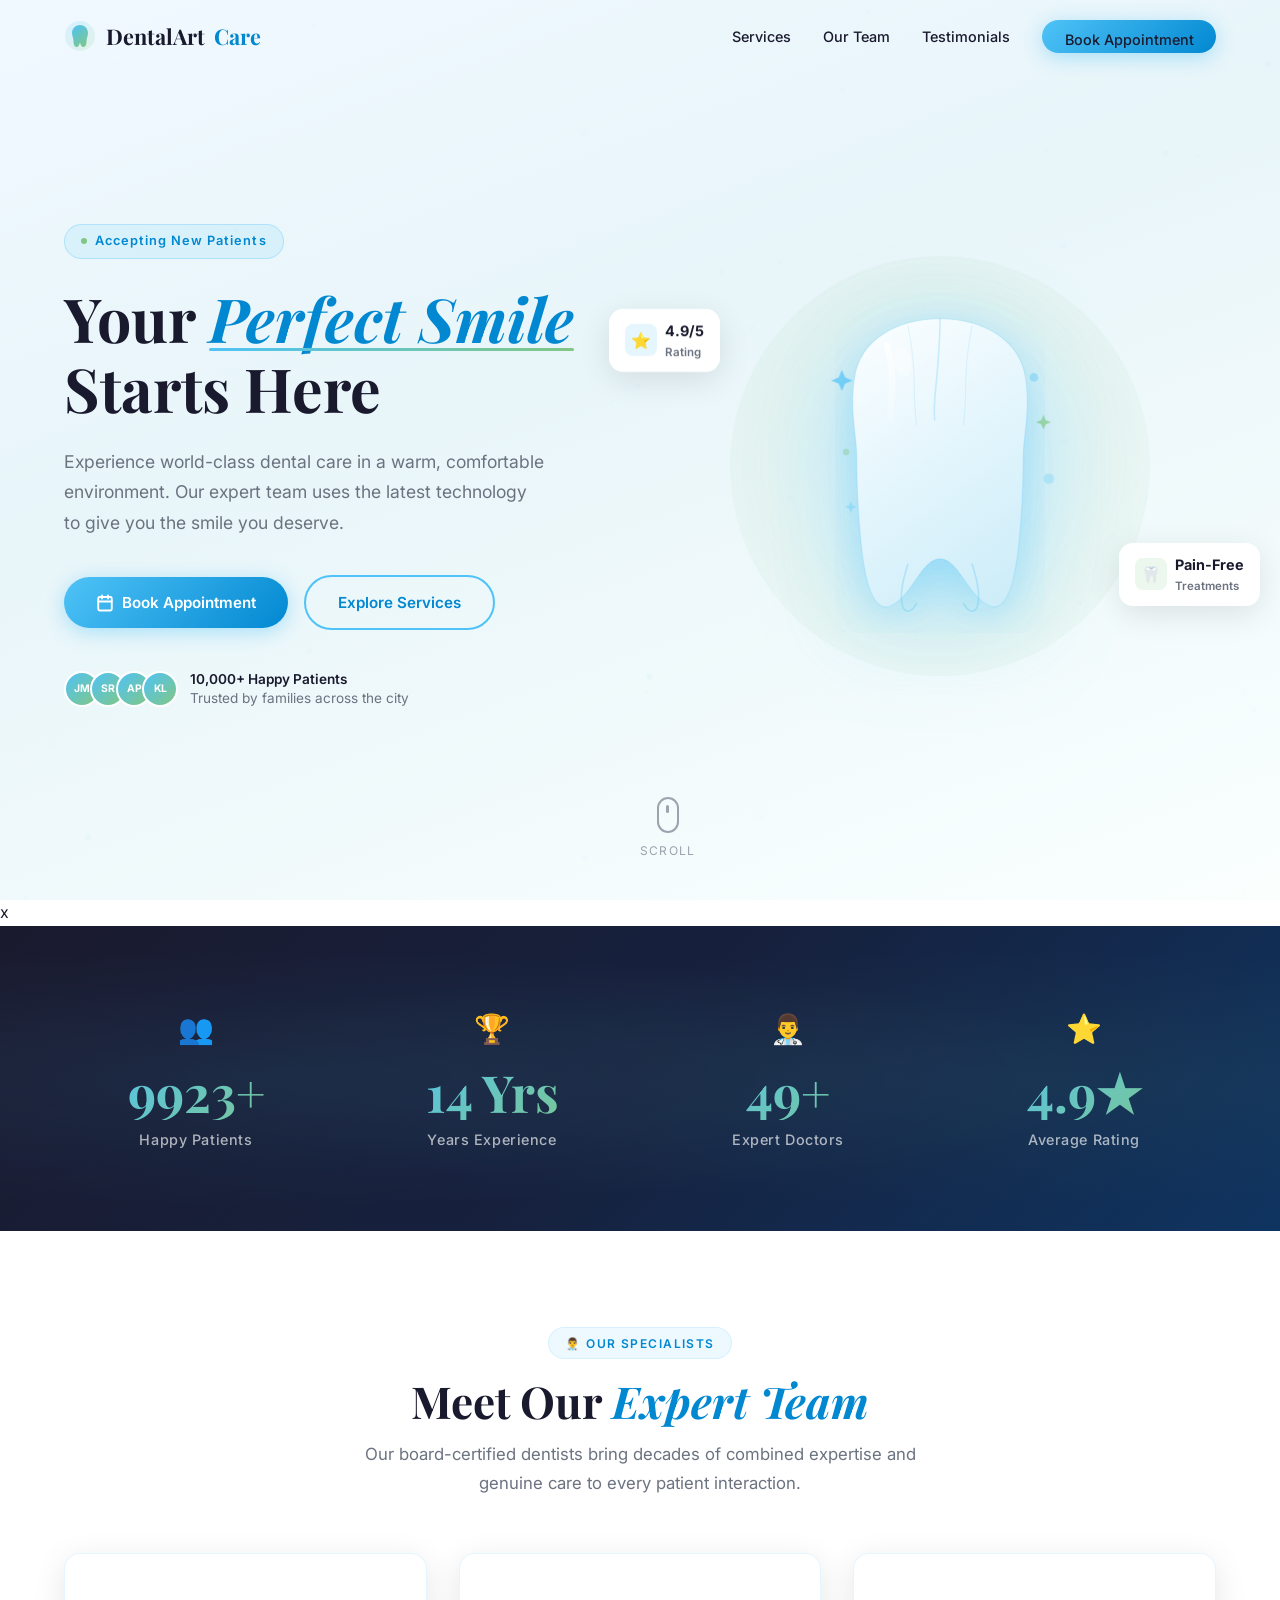
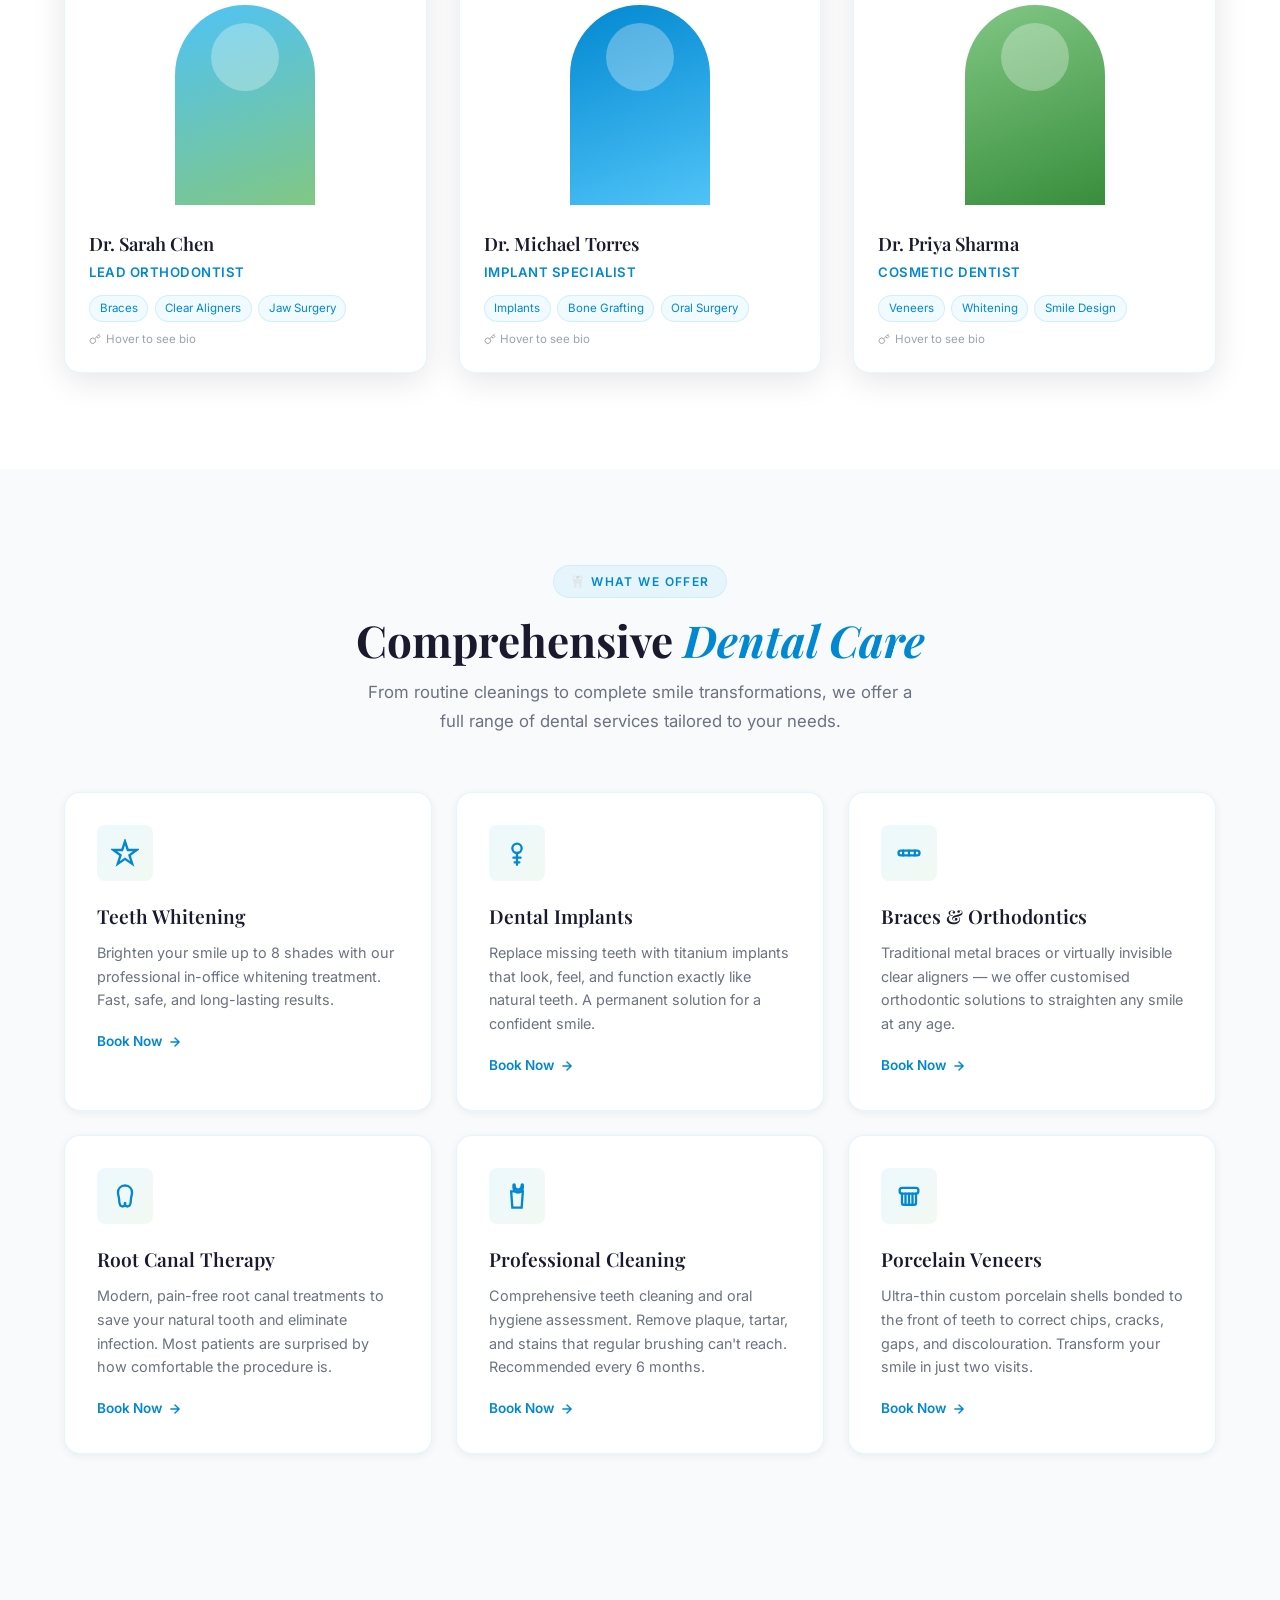
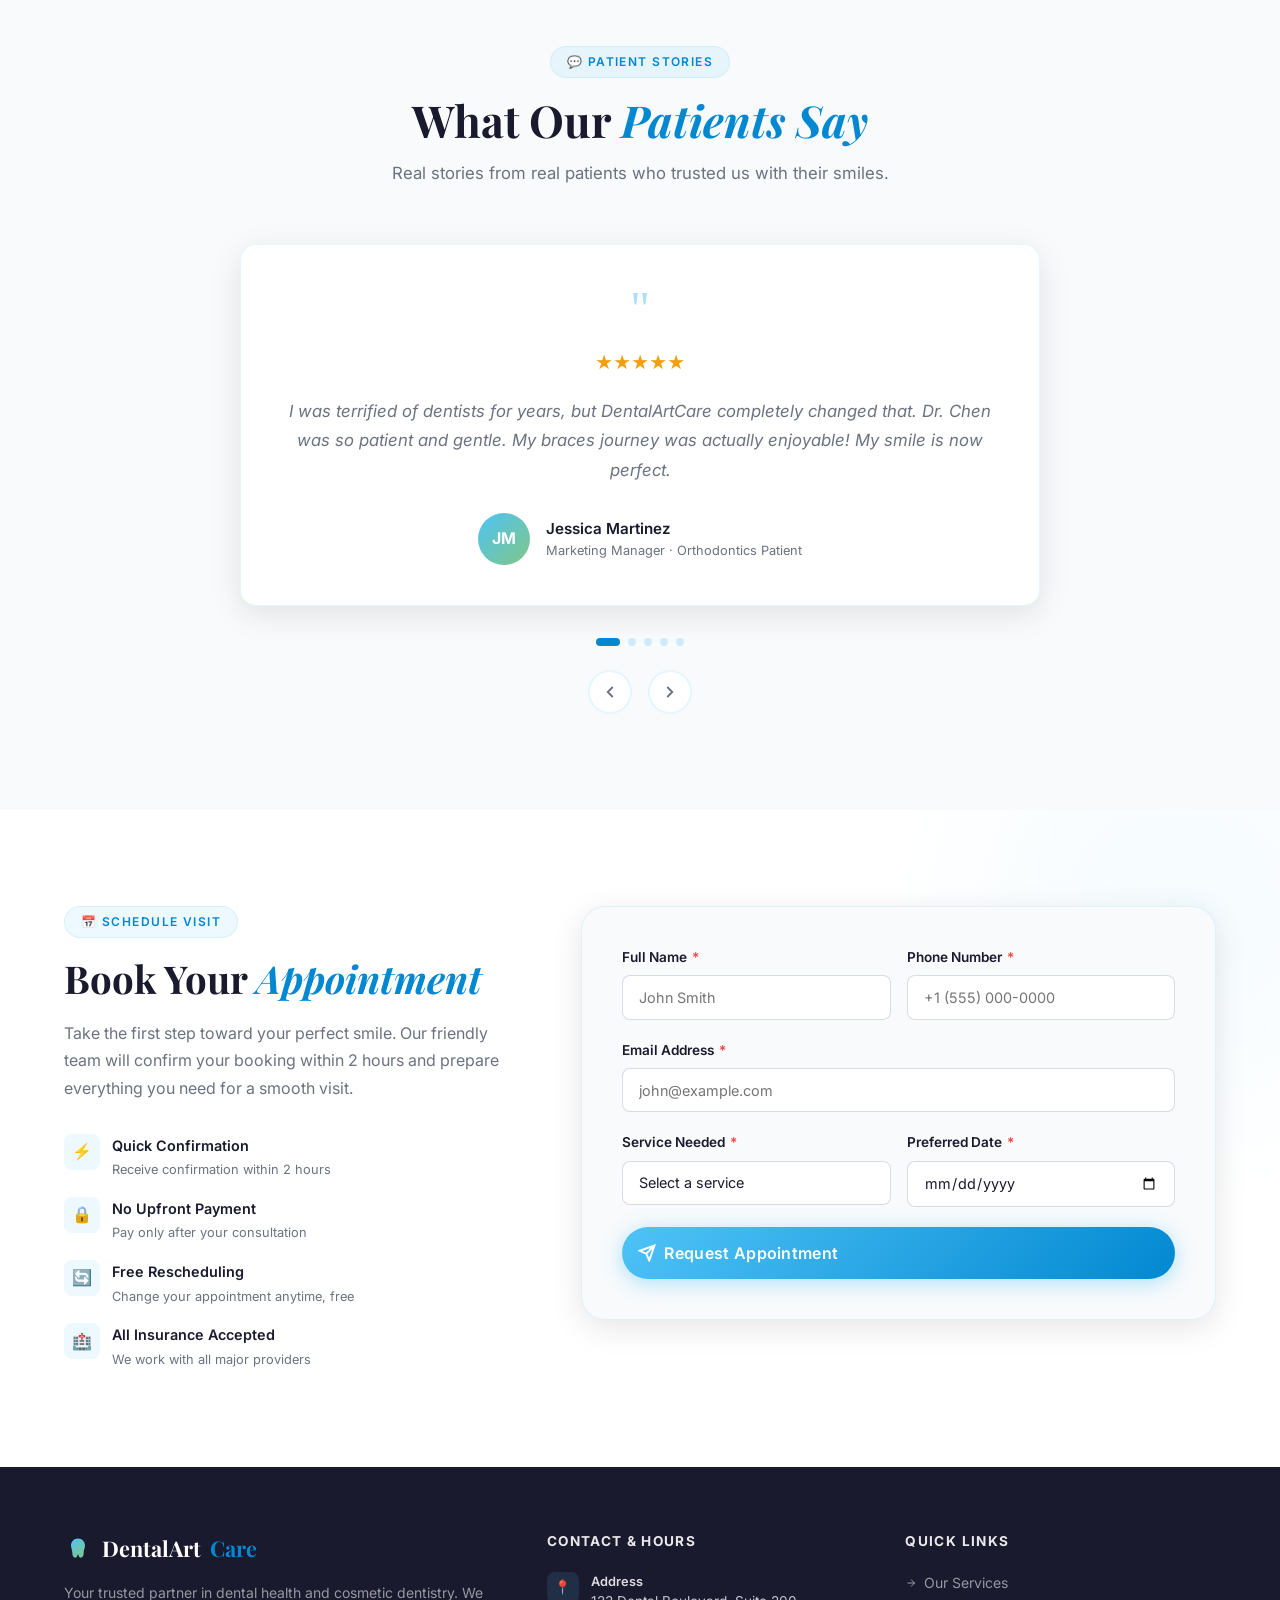
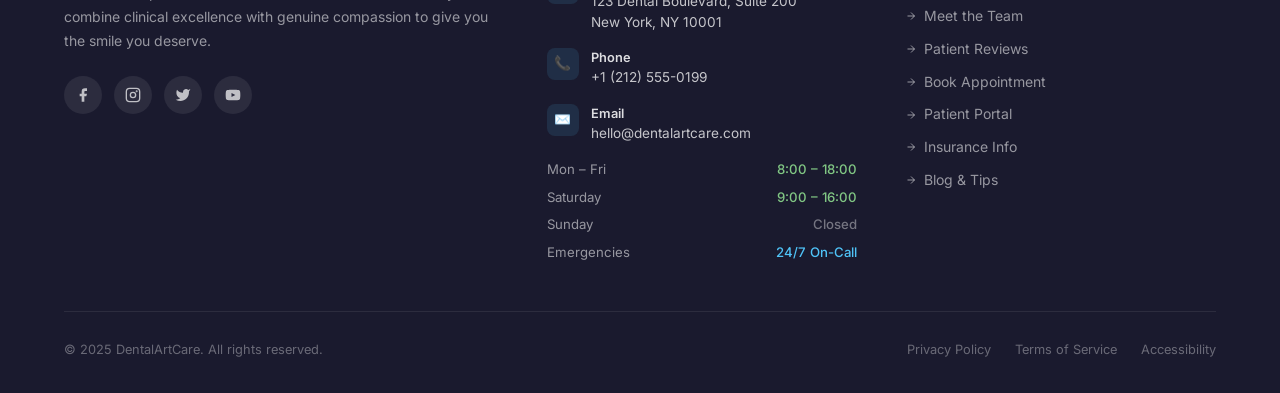
==== commit ed51f622: "Make it dentalart" ====
--- a/dentalarts/BrightSmile_Dental_Clinic.html
+++ b/dentalarts/BrightSmile_Dental_Clinic.html
@@ -1,54 +1,60 @@
 <!DOCTYPE html>
 <html lang="en">
+
 <head>
   <meta charset="UTF-8" />
   <meta name="viewport" content="width=device-width, initial-scale=1.0" />
-  <meta name="description" content="BrightSmile Dental Clinic — Premium dental care for your perfect smile. Book an appointment today." />
-  <title>BrightSmile Dental Clinic</title>
+  <meta name="description"
+    content="DentalArtCare — Premium dental care for your perfect smile. Book an appointment today." />
+  <title>DentalArtCare</title>
 
   <!-- Google Fonts -->
   <link rel="preconnect" href="https://fonts.googleapis.com" />
   <link rel="preconnect" href="https://fonts.gstatic.com" crossorigin />
-  <link href="https://fonts.googleapis.com/css2?family=Inter:wght@300;400;500;600;700&family=Playfair+Display:ital,wght@0,600;0,700;1,600&display=swap" rel="stylesheet" />
+  <link
+    href="https://fonts.googleapis.com/css2?family=Inter:wght@300;400;500;600;700&family=Playfair+Display:ital,wght@0,600;0,700;1,600&display=swap"
+    rel="stylesheet" />
 
   <style>
     /* ============================================================
        CSS CUSTOM PROPERTIES — Design Tokens
     ============================================================ */
     :root {
-      --primary:        #4FC3F7;
-      --primary-dark:   #0288D1;
-      --primary-glow:   rgba(79, 195, 247, 0.4);
-      --accent:         #81C784;
-      --accent-dark:    #388E3C;
-      --dark:           #1A1A2E;
-      --dark-2:         #16213E;
-      --dark-3:         #0F3460;
-      --text-main:      #1A1A2E;
-      --text-muted:     #6B7280;
-      --text-light:     #9CA3AF;
-      --surface:        #FFFFFF;
-      --surface-2:      #F8FAFC;
-      --surface-3:      #F1F5F9;
-      --border:         rgba(79, 195, 247, 0.15);
-      --shadow-sm:      0 2px 8px rgba(0,0,0,0.06);
-      --shadow-md:      0 8px 32px rgba(0,0,0,0.10);
-      --shadow-lg:      0 20px 60px rgba(0,0,0,0.14);
-      --shadow-glow:    0 0 40px rgba(79, 195, 247, 0.25);
-      --radius-sm:      8px;
-      --radius-md:      16px;
-      --radius-lg:      24px;
-      --radius-btn:     50px;
-      --font-body:      'Inter', sans-serif;
-      --font-heading:   'Playfair Display', serif;
-      --transition:     0.3s cubic-bezier(0.4, 0, 0.2, 1);
-      --transition-slow:0.6s cubic-bezier(0.4, 0, 0.2, 1);
+      --primary: #4FC3F7;
+      --primary-dark: #0288D1;
+      --primary-glow: rgba(79, 195, 247, 0.4);
+      --accent: #81C784;
+      --accent-dark: #388E3C;
+      --dark: #1A1A2E;
+      --dark-2: #16213E;
+      --dark-3: #0F3460;
+      --text-main: #1A1A2E;
+      --text-muted: #6B7280;
+      --text-light: #9CA3AF;
+      --surface: #FFFFFF;
+      --surface-2: #F8FAFC;
+      --surface-3: #F1F5F9;
+      --border: rgba(79, 195, 247, 0.15);
+      --shadow-sm: 0 2px 8px rgba(0, 0, 0, 0.06);
+      --shadow-md: 0 8px 32px rgba(0, 0, 0, 0.10);
+      --shadow-lg: 0 20px 60px rgba(0, 0, 0, 0.14);
+      --shadow-glow: 0 0 40px rgba(79, 195, 247, 0.25);
+      --radius-sm: 8px;
+      --radius-md: 16px;
+      --radius-lg: 24px;
+      --radius-btn: 50px;
+      --font-body: 'Inter', sans-serif;
+      --font-heading: 'Playfair Display', serif;
+      --transition: 0.3s cubic-bezier(0.4, 0, 0.2, 1);
+      --transition-slow: 0.6s cubic-bezier(0.4, 0, 0.2, 1);
     }
 
     /* ============================================================
        RESET & BASE
     ============================================================ */
-    *, *::before, *::after {
+    *,
+    *::before,
+    *::after {
       box-sizing: border-box;
       margin: 0;
       padding: 0;
@@ -67,14 +73,19 @@
       line-height: 1.6;
     }
 
-    img { max-width: 100%; display: block; }
+    img {
+      max-width: 100%;
+      display: block;
+    }
 
     a {
       color: inherit;
       text-decoration: none;
     }
 
-    ul { list-style: none; }
+    ul {
+      list-style: none;
+    }
 
     button {
       border: none;
@@ -83,7 +94,9 @@
       background: none;
     }
 
-    input, select, textarea {
+    input,
+    select,
+    textarea {
       font-family: var(--font-body);
     }
 
@@ -114,9 +127,17 @@
     }
 
     @keyframes toothSpin {
-      0%   { transform: rotate(0deg) scale(1); }
-      50%  { transform: rotate(180deg) scale(1.1); }
-      100% { transform: rotate(360deg) scale(1); }
+      0% {
+        transform: rotate(0deg) scale(1);
+      }
+
+      50% {
+        transform: rotate(180deg) scale(1.1);
+      }
+
+      100% {
+        transform: rotate(360deg) scale(1);
+      }
     }
 
     .loader-tooth path {
@@ -131,8 +152,13 @@
     }
 
     @keyframes loaderDash {
-      0%   { stroke-dashoffset: 180; }
-      100% { stroke-dashoffset: -180; }
+      0% {
+        stroke-dashoffset: 180;
+      }
+
+      100% {
+        stroke-dashoffset: -180;
+      }
     }
 
     .loader-text {
@@ -147,8 +173,15 @@
     }
 
     @keyframes loaderPulse {
-      0%, 100% { opacity: 0.4; }
-      50%       { opacity: 1; }
+
+      0%,
+      100% {
+        opacity: 0.4;
+      }
+
+      50% {
+        opacity: 1;
+      }
     }
 
     /* ============================================================
@@ -260,8 +293,15 @@
     }
 
     @keyframes glowPulse {
-      0%, 100% { box-shadow: 0 4px 20px rgba(79, 195, 247, 0.45); }
-      50%       { box-shadow: 0 4px 40px rgba(79, 195, 247, 0.75), 0 0 0 8px rgba(79,195,247,0.08); }
+
+      0%,
+      100% {
+        box-shadow: 0 4px 20px rgba(79, 195, 247, 0.45);
+      }
+
+      50% {
+        box-shadow: 0 4px 40px rgba(79, 195, 247, 0.75), 0 0 0 8px rgba(79, 195, 247, 0.08);
+      }
     }
 
     .btn-outline {
@@ -282,12 +322,15 @@
       border-radius: 50%;
       transform: scale(0);
       animation: rippleAnim 0.6s linear;
-      background: rgba(255,255,255,0.35);
+      background: rgba(255, 255, 255, 0.35);
       pointer-events: none;
     }
 
     @keyframes rippleAnim {
-      to { transform: scale(4); opacity: 0; }
+      to {
+        transform: scale(4);
+        opacity: 0;
+      }
     }
 
     /* ============================================================
@@ -307,7 +350,7 @@
       background: rgba(255, 255, 255, 0.82);
       backdrop-filter: blur(16px);
       -webkit-backdrop-filter: blur(16px);
-      box-shadow: 0 2px 24px rgba(0,0,0,0.08);
+      box-shadow: 0 2px 24px rgba(0, 0, 0, 0.08);
       padding: 0.8rem 0;
     }
 
@@ -363,8 +406,13 @@
       transition: width var(--transition);
     }
 
-    .nav-links a:hover { color: var(--primary-dark); }
-    .nav-links a:hover::after { width: 100%; }
+    .nav-links a:hover {
+      color: var(--primary-dark);
+    }
+
+    .nav-links a:hover::after {
+      width: 100%;
+    }
 
     .nav-cta {
       padding: 0.55rem 1.4rem;
@@ -393,16 +441,25 @@
       transform-origin: center;
     }
 
-    .hamburger.active span:nth-child(1) { transform: translateY(7px) rotate(45deg); }
-    .hamburger.active span:nth-child(2) { opacity: 0; transform: scaleX(0); }
-    .hamburger.active span:nth-child(3) { transform: translateY(-7px) rotate(-45deg); }
+    .hamburger.active span:nth-child(1) {
+      transform: translateY(7px) rotate(45deg);
+    }
+
+    .hamburger.active span:nth-child(2) {
+      opacity: 0;
+      transform: scaleX(0);
+    }
+
+    .hamburger.active span:nth-child(3) {
+      transform: translateY(-7px) rotate(-45deg);
+    }
 
     /* Mobile nav drawer */
     .nav-mobile {
       display: none;
       position: fixed;
       inset: 0;
-      background: rgba(255,255,255,0.97);
+      background: rgba(255, 255, 255, 0.97);
       backdrop-filter: blur(20px);
       z-index: 999;
       flex-direction: column;
@@ -427,7 +484,9 @@
       transition: color var(--transition);
     }
 
-    .nav-mobile a:hover { color: var(--primary-dark); }
+    .nav-mobile a:hover {
+      color: var(--primary-dark);
+    }
 
     /* ============================================================
        HERO SECTION
@@ -488,8 +547,17 @@
     }
 
     @keyframes dotPulse {
-      0%, 100% { opacity: 1; transform: scale(1); }
-      50%       { opacity: 0.5; transform: scale(0.7); }
+
+      0%,
+      100% {
+        opacity: 1;
+        transform: scale(1);
+      }
+
+      50% {
+        opacity: 0.5;
+        transform: scale(0.7);
+      }
     }
 
     .hero-headline {
@@ -523,7 +591,9 @@
     }
 
     @keyframes underlineGrow {
-      to { transform: scaleX(1); }
+      to {
+        transform: scaleX(1);
+      }
     }
 
     .hero-subtext {
@@ -570,7 +640,9 @@
       justify-content: center;
     }
 
-    .avatars span:first-child { margin-left: 0; }
+    .avatars span:first-child {
+      margin-left: 0;
+    }
 
     .social-proof-text {
       font-size: 0.85rem;
@@ -585,8 +657,15 @@
     }
 
     @keyframes fadeSlideIn {
-      from { opacity: 0; transform: translateY(24px); }
-      to   { opacity: 1; transform: translateY(0); }
+      from {
+        opacity: 0;
+        transform: translateY(24px);
+      }
+
+      to {
+        opacity: 1;
+        transform: translateY(0);
+      }
     }
 
     /* Hero visual / tooth SVG */
@@ -603,13 +682,20 @@
       width: 420px;
       height: 420px;
       border-radius: 50%;
-      background: radial-gradient(circle, rgba(79,195,247,0.15) 0%, rgba(129,199,132,0.08) 60%, transparent 100%);
+      background: radial-gradient(circle, rgba(79, 195, 247, 0.15) 0%, rgba(129, 199, 132, 0.08) 60%, transparent 100%);
       animation: bgPulse 4s ease-in-out infinite;
     }
 
     @keyframes bgPulse {
-      0%, 100% { transform: scale(1); }
-      50%       { transform: scale(1.06); }
+
+      0%,
+      100% {
+        transform: scale(1);
+      }
+
+      50% {
+        transform: scale(1.06);
+      }
     }
 
     .hero-tooth-wrap {
@@ -619,13 +705,20 @@
     }
 
     @keyframes toothFloat {
-      0%, 100% { transform: translateY(0px) rotate(-3deg); }
-      50%       { transform: translateY(-24px) rotate(3deg); }
+
+      0%,
+      100% {
+        transform: translateY(0px) rotate(-3deg);
+      }
+
+      50% {
+        transform: translateY(-24px) rotate(3deg);
+      }
     }
 
     .hero-tooth-svg {
       width: min(320px, 85vw);
-      filter: drop-shadow(0 24px 48px rgba(79,195,247,0.35));
+      filter: drop-shadow(0 24px 48px rgba(79, 195, 247, 0.35));
     }
 
     /* Floating badges around tooth */
@@ -645,12 +738,24 @@
       animation: badgeFloat 3s ease-in-out infinite;
     }
 
-    .float-badge:nth-child(2) { animation-delay: -1s; }
-    .float-badge:nth-child(3) { animation-delay: -2s; }
+    .float-badge:nth-child(2) {
+      animation-delay: -1s;
+    }
+
+    .float-badge:nth-child(3) {
+      animation-delay: -2s;
+    }
 
     @keyframes badgeFloat {
-      0%, 100% { transform: translateY(0); }
-      50%       { transform: translateY(-8px); }
+
+      0%,
+      100% {
+        transform: translateY(0);
+      }
+
+      50% {
+        transform: translateY(-8px);
+      }
     }
 
     .float-badge.top-left {
@@ -673,8 +778,13 @@
       font-size: 1rem;
     }
 
-    .float-badge.top-left .badge-icon { background: rgba(79,195,247,0.15); }
-    .float-badge.bottom-right .badge-icon { background: rgba(129,199,132,0.15); }
+    .float-badge.top-left .badge-icon {
+      background: rgba(79, 195, 247, 0.15);
+    }
+
+    .float-badge.bottom-right .badge-icon {
+      background: rgba(129, 199, 132, 0.15);
+    }
 
     /* Hero scroll indicator */
     .scroll-indicator {
@@ -712,8 +822,17 @@
     }
 
     @keyframes scrollWheel {
-      0%, 100% { transform: translateY(0); opacity: 1; }
-      80%       { transform: translateY(12px); opacity: 0; }
+
+      0%,
+      100% {
+        transform: translateY(0);
+        opacity: 1;
+      }
+
+      80% {
+        transform: translateY(12px);
+        opacity: 0;
+      }
     }
 
     /* ============================================================
@@ -742,15 +861,15 @@
 
     .service-card:hover {
       transform: translateY(-8px);
-      box-shadow: var(--shadow-lg), 0 0 0 1px rgba(79,195,247,0.2);
-      border-color: rgba(79,195,247,0.4);
+      box-shadow: var(--shadow-lg), 0 0 0 1px rgba(79, 195, 247, 0.2);
+      border-color: rgba(79, 195, 247, 0.4);
     }
 
     .service-icon {
       width: 56px;
       height: 56px;
       border-radius: var(--radius-sm);
-      background: linear-gradient(135deg, rgba(79,195,247,0.1), rgba(129,199,132,0.1));
+      background: linear-gradient(135deg, rgba(79, 195, 247, 0.1), rgba(129, 199, 132, 0.1));
       display: flex;
       align-items: center;
       justify-content: center;
@@ -759,7 +878,7 @@
     }
 
     .service-card:hover .service-icon {
-      background: linear-gradient(135deg, rgba(79,195,247,0.2), rgba(129,199,132,0.2));
+      background: linear-gradient(135deg, rgba(79, 195, 247, 0.2), rgba(129, 199, 132, 0.2));
     }
 
     .service-card h3 {
@@ -787,15 +906,34 @@
       transition: gap var(--transition);
     }
 
-    .service-card:hover .service-link { gap: 0.6rem; }
+    .service-card:hover .service-link {
+      gap: 0.6rem;
+    }
 
     /* Staggered reveal delays */
-    .service-card:nth-child(1) { transition-delay: 0s; }
-    .service-card:nth-child(2) { transition-delay: 0.1s; }
-    .service-card:nth-child(3) { transition-delay: 0.2s; }
-    .service-card:nth-child(4) { transition-delay: 0.3s; }
-    .service-card:nth-child(5) { transition-delay: 0.4s; }
-    .service-card:nth-child(6) { transition-delay: 0.5s; }
+    .service-card:nth-child(1) {
+      transition-delay: 0s;
+    }
+
+    .service-card:nth-child(2) {
+      transition-delay: 0.1s;
+    }
+
+    .service-card:nth-child(3) {
+      transition-delay: 0.2s;
+    }
+
+    .service-card:nth-child(4) {
+      transition-delay: 0.3s;
+    }
+
+    .service-card:nth-child(5) {
+      transition-delay: 0.4s;
+    }
+
+    .service-card:nth-child(6) {
+      transition-delay: 0.5s;
+    }
 
     /* ============================================================
        STATS SECTION
@@ -811,8 +949,8 @@
       content: '';
       position: absolute;
       inset: 0;
-      background: radial-gradient(ellipse at 20% 50%, rgba(79,195,247,0.08) 0%, transparent 60%),
-                  radial-gradient(ellipse at 80% 50%, rgba(129,199,132,0.06) 0%, transparent 60%);
+      background: radial-gradient(ellipse at 20% 50%, rgba(79, 195, 247, 0.08) 0%, transparent 60%),
+        radial-gradient(ellipse at 80% 50%, rgba(129, 199, 132, 0.06) 0%, transparent 60%);
       pointer-events: none;
     }
 
@@ -841,7 +979,7 @@
     }
 
     .stat-label {
-      color: rgba(255,255,255,0.65);
+      color: rgba(255, 255, 255, 0.65);
       font-size: 0.9rem;
       font-weight: 500;
       letter-spacing: 0.04em;
@@ -951,7 +1089,7 @@
       width: 68px;
       height: 68px;
       border-radius: 50%;
-      background: rgba(255,255,255,0.3);
+      background: rgba(255, 255, 255, 0.3);
       backdrop-filter: blur(4px);
     }
 
@@ -960,7 +1098,7 @@
       inset: 0;
       opacity: 0.12;
       background-image: radial-gradient(circle at 30% 40%, #fff 1px, transparent 1px),
-                        radial-gradient(circle at 70% 60%, #fff 1px, transparent 1px);
+        radial-gradient(circle at 70% 60%, #fff 1px, transparent 1px);
       background-size: 32px 32px;
     }
 
@@ -996,9 +1134,9 @@
       font-size: 0.72rem;
       padding: 0.2rem 0.6rem;
       border-radius: var(--radius-btn);
-      background: rgba(79,195,247,0.08);
+      background: rgba(79, 195, 247, 0.08);
       color: var(--primary-dark);
-      border: 1px solid rgba(79,195,247,0.2);
+      border: 1px solid rgba(79, 195, 247, 0.2);
     }
 
     /* Team back */
@@ -1035,7 +1173,7 @@
 
     .team-back .bio {
       font-size: 0.875rem;
-      color: rgba(255,255,255,0.7);
+      color: rgba(255, 255, 255, 0.7);
       line-height: 1.7;
       margin-bottom: 1.5rem;
     }
@@ -1049,7 +1187,7 @@
       width: 38px;
       height: 38px;
       border-radius: 50%;
-      background: rgba(255,255,255,0.1);
+      background: rgba(255, 255, 255, 0.1);
       display: flex;
       align-items: center;
       justify-content: center;
@@ -1057,7 +1195,9 @@
       color: #fff;
     }
 
-    .social-icon-btn:hover { background: var(--primary); }
+    .social-icon-btn:hover {
+      background: var(--primary);
+    }
 
     .flip-hint {
       font-size: 0.72rem;
@@ -1184,7 +1324,7 @@
       width: 8px;
       height: 8px;
       border-radius: 50%;
-      background: rgba(79,195,247,0.25);
+      background: rgba(79, 195, 247, 0.25);
       cursor: pointer;
       transition: all var(--transition);
       border: none;
@@ -1243,7 +1383,7 @@
       width: 600px;
       height: 600px;
       border-radius: 50%;
-      background: radial-gradient(circle, rgba(79,195,247,0.06) 0%, transparent 70%);
+      background: radial-gradient(circle, rgba(79, 195, 247, 0.06) 0%, transparent 70%);
       pointer-events: none;
     }
 
@@ -1285,7 +1425,7 @@
       width: 36px;
       height: 36px;
       border-radius: 8px;
-      background: rgba(79,195,247,0.1);
+      background: rgba(79, 195, 247, 0.1);
       display: flex;
       align-items: center;
       justify-content: center;
@@ -1343,7 +1483,7 @@
       width: 100%;
       padding: 0.8rem 1rem;
       background: var(--surface);
-      border: 1.5px solid rgba(203,213,225,0.8);
+      border: 1.5px solid rgba(203, 213, 225, 0.8);
       border-radius: var(--radius-sm);
       font-size: 0.9rem;
       color: var(--text-main);
@@ -1354,21 +1494,37 @@
 
     .form-control:focus {
       border-color: var(--primary);
-      box-shadow: 0 0 0 3px rgba(79,195,247,0.12);
+      box-shadow: 0 0 0 3px rgba(79, 195, 247, 0.12);
     }
 
     .form-control.error {
       border-color: #EF4444;
-      box-shadow: 0 0 0 3px rgba(239,68,68,0.1);
+      box-shadow: 0 0 0 3px rgba(239, 68, 68, 0.1);
       animation: shake 0.4s ease;
     }
 
     @keyframes shake {
-      0%, 100% { transform: translateX(0); }
-      20%       { transform: translateX(-6px); }
-      40%       { transform: translateX(6px); }
-      60%       { transform: translateX(-4px); }
-      80%       { transform: translateX(4px); }
+
+      0%,
+      100% {
+        transform: translateX(0);
+      }
+
+      20% {
+        transform: translateX(-6px);
+      }
+
+      40% {
+        transform: translateX(6px);
+      }
+
+      60% {
+        transform: translateX(-4px);
+      }
+
+      80% {
+        transform: translateX(4px);
+      }
     }
 
     .form-error {
@@ -1380,7 +1536,9 @@
       gap: 0.3rem;
     }
 
-    .form-error.visible { display: flex; }
+    .form-error.visible {
+      display: flex;
+    }
 
     .form-submit-btn {
       width: 100%;
@@ -1413,7 +1571,7 @@
       width: 80px;
       height: 80px;
       border-radius: 50%;
-      background: rgba(129,199,132,0.15);
+      background: rgba(129, 199, 132, 0.15);
       display: flex;
       align-items: center;
       justify-content: center;
@@ -1452,11 +1610,15 @@
     }
 
     @keyframes circleStroke {
-      to { stroke-dashoffset: 0; }
+      to {
+        stroke-dashoffset: 0;
+      }
     }
 
     @keyframes checkStroke {
-      to { stroke-dashoffset: 0; }
+      to {
+        stroke-dashoffset: 0;
+      }
     }
 
     .form-success h3 {
@@ -1475,7 +1637,7 @@
     ============================================================ */
     #footer {
       background: var(--dark);
-      color: rgba(255,255,255,0.75);
+      color: rgba(255, 255, 255, 0.75);
       padding: 4rem 0 2rem;
     }
 
@@ -1495,7 +1657,7 @@
       font-size: 0.875rem;
       line-height: 1.7;
       margin-bottom: 1.5rem;
-      color: rgba(255,255,255,0.55);
+      color: rgba(255, 255, 255, 0.55);
     }
 
     .footer-social {
@@ -1507,11 +1669,11 @@
       width: 38px;
       height: 38px;
       border-radius: 50%;
-      background: rgba(255,255,255,0.08);
+      background: rgba(255, 255, 255, 0.08);
       display: flex;
       align-items: center;
       justify-content: center;
-      color: rgba(255,255,255,0.7);
+      color: rgba(255, 255, 255, 0.7);
       transition: background var(--transition), color var(--transition), transform var(--transition);
     }
 
@@ -1526,7 +1688,7 @@
       font-weight: 700;
       letter-spacing: 0.1em;
       text-transform: uppercase;
-      color: rgba(255,255,255,0.9);
+      color: rgba(255, 255, 255, 0.9);
       margin-bottom: 1.25rem;
     }
 
@@ -1538,7 +1700,7 @@
 
     .footer-links a {
       font-size: 0.875rem;
-      color: rgba(255,255,255,0.55);
+      color: rgba(255, 255, 255, 0.55);
       transition: color var(--transition), padding-left var(--transition);
       display: flex;
       align-items: center;
@@ -1561,7 +1723,7 @@
       width: 32px;
       height: 32px;
       border-radius: 8px;
-      background: rgba(79,195,247,0.12);
+      background: rgba(79, 195, 247, 0.12);
       display: flex;
       align-items: center;
       justify-content: center;
@@ -1577,7 +1739,7 @@
 
     .footer-contact-item .text strong {
       display: block;
-      color: rgba(255,255,255,0.85);
+      color: rgba(255, 255, 255, 0.85);
       font-weight: 600;
       font-size: 0.8rem;
     }
@@ -1593,12 +1755,21 @@
       font-size: 0.825rem;
     }
 
-    .hours-row .day { color: rgba(255,255,255,0.55); }
-    .hours-row .time { color: rgba(255,255,255,0.85); font-weight: 500; }
-    .hours-row .open { color: var(--accent); }
+    .hours-row .day {
+      color: rgba(255, 255, 255, 0.55);
+    }
+
+    .hours-row .time {
+      color: rgba(255, 255, 255, 0.85);
+      font-weight: 500;
+    }
+
+    .hours-row .open {
+      color: var(--accent);
+    }
 
     .footer-bottom {
-      border-top: 1px solid rgba(255,255,255,0.08);
+      border-top: 1px solid rgba(255, 255, 255, 0.08);
       padding-top: 1.75rem;
       display: flex;
       align-items: center;
@@ -1609,7 +1780,7 @@
 
     .footer-bottom p {
       font-size: 0.8rem;
-      color: rgba(255,255,255,0.35);
+      color: rgba(255, 255, 255, 0.35);
     }
 
     .footer-bottom-links {
@@ -1619,25 +1790,44 @@
 
     .footer-bottom-links a {
       font-size: 0.8rem;
-      color: rgba(255,255,255,0.35);
+      color: rgba(255, 255, 255, 0.35);
       transition: color var(--transition);
     }
 
-    .footer-bottom-links a:hover { color: var(--primary); }
+    .footer-bottom-links a:hover {
+      color: var(--primary);
+    }
 
     /* ============================================================
        MOBILE RESPONSIVE — 768px breakpoint
     ============================================================ */
     @media (max-width: 1024px) {
-      .services-grid { grid-template-columns: repeat(2, 1fr); }
-      .stats-grid    { grid-template-columns: repeat(2, 1fr); gap: 3rem; }
-      .footer-grid   { grid-template-columns: 1fr 1fr; }
+      .services-grid {
+        grid-template-columns: repeat(2, 1fr);
+      }
+
+      .stats-grid {
+        grid-template-columns: repeat(2, 1fr);
+        gap: 3rem;
+      }
+
+      .footer-grid {
+        grid-template-columns: 1fr 1fr;
+      }
     }
 
     @media (max-width: 768px) {
-      .nav-links     { display: none; }
-      .hamburger     { display: flex; }
-      .nav-mobile    { display: flex; }
+      .nav-links {
+        display: none;
+      }
+
+      .hamburger {
+        display: flex;
+      }
+
+      .nav-mobile {
+        display: flex;
+      }
 
       .hero-inner {
         grid-template-columns: 1fr;
@@ -1645,1318 +1835,1566 @@
         padding-top: 7rem;
       }
 
-      .hero-content { max-width: 100%; }
-      .hero-subtext { margin-left: auto; margin-right: auto; }
-
-      .hero-actions  { justify-content: center; }
-      .hero-social-proof { justify-content: center; }
-
-      .hero-visual { order: -1; }
-      .hero-visual-bg { width: 260px; height: 260px; }
-      .hero-tooth-svg { width: 200px; }
-      .float-badge.top-left  { top: 0; left: 0; }
-      .float-badge.bottom-right { bottom: 0; right: 0; }
-
-      .services-grid { grid-template-columns: 1fr; }
-      .stats-grid    { grid-template-columns: repeat(2, 1fr); }
-
-      .team-grid     { grid-template-columns: 1fr; max-width: 400px; margin: 0 auto; }
-      .team-card     { height: 380px; }
-
-      .booking-inner { grid-template-columns: 1fr; gap: 2.5rem; }
-      .form-row      { grid-template-columns: 1fr; }
-
-      .footer-grid   { grid-template-columns: 1fr; gap: 2rem; }
-      .footer-bottom { flex-direction: column; text-align: center; }
+      .hero-content {
+        max-width: 100%;
+      }
+
+      .hero-subtext {
+        margin-left: auto;
+        margin-right: auto;
+      }
+
+      .hero-actions {
+        justify-content: center;
+      }
+
+      .hero-social-proof {
+        justify-content: center;
+      }
+
+      .hero-visual {
+        order: -1;
+      }
+
+      .hero-visual-bg {
+        width: 260px;
+        height: 260px;
+      }
+
+      .hero-tooth-svg {
+        width: 200px;
+      }
+
+      .float-badge.top-left {
+        top: 0;
+        left: 0;
+      }
+
+      .float-badge.bottom-right {
+        bottom: 0;
+        right: 0;
+      }
+
+      .services-grid {
+        grid-template-columns: 1fr;
+      }
+
+      .stats-grid {
+        grid-template-columns: repeat(2, 1fr);
+      }
+
+      .team-grid {
+        grid-template-columns: 1fr;
+        max-width: 400px;
+        margin: 0 auto;
+      }
+
+      .team-card {
+        height: 380px;
+      }
+
+      .booking-inner {
+        grid-template-columns: 1fr;
+        gap: 2.5rem;
+      }
+
+      .form-row {
+        grid-template-columns: 1fr;
+      }
+
+      .footer-grid {
+        grid-template-columns: 1fr;
+        gap: 2rem;
+      }
+
+      .footer-bottom {
+        flex-direction: column;
+        text-align: center;
+      }
     }
 
     @media (max-width: 480px) {
-      .stats-grid  { grid-template-columns: repeat(2, 1fr); gap: 2rem; }
-      .booking-form { padding: 1.5rem; }
-      .section-header { margin-bottom: 2.5rem; }
+      .stats-grid {
+        grid-template-columns: repeat(2, 1fr);
+        gap: 2rem;
+      }
+
+      .booking-form {
+        padding: 1.5rem;
+      }
+
+      .section-header {
+        margin-bottom: 2.5rem;
+      }
     }
 
     /* Touch: disable hover flip on mobile */
     @media (hover: none) {
-      .team-card:hover .team-card-inner { transform: none; }
+      .team-card:hover .team-card-inner {
+        transform: none;
+      }
     }
 
     /* ============================================================
        MISC: Smooth scroll offset for sticky nav
     ============================================================ */
-    [id] { scroll-margin-top: 80px; }
-
+    [id] {
+      scroll-margin-top: 80px;
+    }
   </style>
 </head>
+
 <body>
 
-<!-- ================================================================
+  <!-- ================================================================
      PAGE LOADER
 ================================================================ -->
-<div id="page-loader" role="status" aria-label="Loading BrightSmile Dental Clinic">
-  <svg class="loader-tooth" viewBox="0 0 60 60" fill="none" xmlns="http://www.w3.org/2000/svg" aria-hidden="true">
-    <path d="M30 8C20 8 14 15 14 22C14 27 16 30 16 36C16 42 18 52 22 52C26 52 27 44 30 44C33 44 34 52 38 52C42 52 44 42 44 36C44 30 46 27 46 22C46 15 40 8 30 8Z"/>
-  </svg>
-  <p class="loader-text">BrightSmile</p>
-</div>
-
-<!-- ================================================================
+  <div id="page-loader" role="status" aria-label="Loading DentalArtCare">
+    <svg class="loader-tooth" viewBox="0 0 60 60" fill="none" xmlns="http://www.w3.org/2000/svg" aria-hidden="true">
+      <path
+        d="M30 8C20 8 14 15 14 22C14 27 16 30 16 36C16 42 18 52 22 52C26 52 27 44 30 44C33 44 34 52 38 52C42 52 44 42 44 36C44 30 46 27 46 22C46 15 40 8 30 8Z" />
+    </svg>
+    <p class="loader-text">DentalArtCare</p>
+  </div>
+
+  <!-- ================================================================
      NAVBAR
 ================================================================ -->
-<header id="navbar" role="banner">
-  <div class="container">
-    <nav class="nav-inner" aria-label="Main navigation">
-      <a href="#hero" class="nav-logo" aria-label="BrightSmile Dental Clinic — Home">
-        <svg width="32" height="32" viewBox="0 0 32 32" fill="none" aria-hidden="true">
-          <circle cx="16" cy="16" r="15" fill="url(#logoGrad)" opacity="0.15"/>
-          <path d="M16 5C11 5 8 9 8 13C8 16 9.5 18 9.5 21.5C9.5 25 10.5 27 13 27C15 27 15.5 23 16 23C16.5 23 17 27 19 27C21.5 27 22.5 25 22.5 21.5C22.5 18 24 16 24 13C24 9 21 5 16 5Z" fill="url(#logoGrad)"/>
-          <defs>
-            <linearGradient id="logoGrad" x1="8" y1="5" x2="24" y2="27" gradientUnits="userSpaceOnUse">
-              <stop stop-color="#4FC3F7"/>
-              <stop offset="1" stop-color="#81C784"/>
-            </linearGradient>
-          </defs>
-        </svg>
-        Bright<span>Smile</span>
-      </a>
-
-      <!-- Desktop nav links -->
-      <ul class="nav-links" role="list">
-        <li><a href="#services">Services</a></li>
-        <li><a href="#team">Our Team</a></li>
-        <li><a href="#testimonials">Testimonials</a></li>
-        <li><a href="#booking" class="btn btn-primary nav-cta">Book Appointment</a></li>
-      </ul>
-
-      <!-- Mobile hamburger -->
-      <button class="hamburger" aria-label="Toggle navigation menu" aria-expanded="false" aria-controls="nav-mobile-menu" id="hamburger-btn">
-        <span></span>
-        <span></span>
-        <span></span>
-      </button>
-    </nav>
-  </div>
-</header>
-
-<!-- Mobile nav drawer -->
-<nav class="nav-mobile" id="nav-mobile-menu" aria-label="Mobile navigation" aria-hidden="true">
-  <a href="#services"      class="mobile-nav-link">Services</a>
-  <a href="#stats"         class="mobile-nav-link">About</a>
-  <a href="#team"          class="mobile-nav-link">Our Team</a>
-  <a href="#testimonials"  class="mobile-nav-link">Testimonials</a>
-  <a href="#booking"       class="mobile-nav-link">Book Now</a>
-</nav>
-
-<!-- ================================================================
+  <header id="navbar" role="banner">
+    <div class="container">
+      <nav class="nav-inner" aria-label="Main navigation">
+        <a href="#hero" class="nav-logo" aria-label="DentalArtCare — Home">
+          <svg width="32" height="32" viewBox="0 0 32 32" fill="none" aria-hidden="true">
+            <circle cx="16" cy="16" r="15" fill="url(#logoGrad)" opacity="0.15" />
+            <path
+              d="M16 5C11 5 8 9 8 13C8 16 9.5 18 9.5 21.5C9.5 25 10.5 27 13 27C15 27 15.5 23 16 23C16.5 23 17 27 19 27C21.5 27 22.5 25 22.5 21.5C22.5 18 24 16 24 13C24 9 21 5 16 5Z"
+              fill="url(#logoGrad)" />
+            <defs>
+              <linearGradient id="logoGrad" x1="8" y1="5" x2="24" y2="27" gradientUnits="userSpaceOnUse">
+                <stop stop-color="#4FC3F7" />
+                <stop offset="1" stop-color="#81C784" />
+              </linearGradient>
+            </defs>
+          </svg>
+          DentalArt<span>Care</span>
+        </a>
+
+        <!-- Desktop nav links -->
+        <ul class="nav-links" role="list">
+          <li><a href="#services">Services</a></li>
+          <li><a href="#team">Our Team</a></li>
+          <li><a href="#testimonials">Testimonials</a></li>
+          <li><a href="#booking" class="btn btn-primary nav-cta">Book Appointment</a></li>
+        </ul>
+
+        <!-- Mobile hamburger -->
+        <button class="hamburger" aria-label="Toggle navigation menu" aria-expanded="false"
+          aria-controls="nav-mobile-menu" id="hamburger-btn">
+          <span></span>
+          <span></span>
+          <span></span>
+        </button>
+      </nav>
+    </div>
+  </header>
+
+  <!-- Mobile nav drawer -->
+  <nav class="nav-mobile" id="nav-mobile-menu" aria-label="Mobile navigation" aria-hidden="true">
+    <a href="#services" class="mobile-nav-link">Services</a>
+    <a href="#stats" class="mobile-nav-link">About</a>
+    <a href="#team" class="mobile-nav-link">Our Team</a>
+    <a href="#testimonials" class="mobile-nav-link">Testimonials</a>
+    <a href="#booking" class="mobile-nav-link">Book Now</a>
+  </nav>
+
+  <!-- ================================================================
      HERO SECTION
 ================================================================ -->
-<section id="hero" aria-label="Hero">
-  <canvas id="hero-canvas" aria-hidden="true"></canvas>
-
-  <div class="container">
-    <div class="hero-inner">
-      <!-- Content -->
-      <div class="hero-content">
-        <div class="hero-badge" aria-label="Clinic status">
-          <span class="dot" aria-hidden="true"></span>
-          Accepting New Patients
-        </div>
-
-        <h1 class="hero-headline">
-          Your <span class="highlight">Perfect Smile</span><br>Starts Here
-        </h1>
-
-        <p class="hero-subtext">
-          Experience world-class dental care in a warm, comfortable environment. Our expert team uses the latest technology to give you the smile you deserve.
-        </p>
-
-        <div class="hero-actions">
-          <a href="#booking" class="btn btn-primary btn-glow" id="hero-cta" aria-label="Book your appointment">
-            <svg width="18" height="18" viewBox="0 0 24 24" fill="none" stroke="currentColor" stroke-width="2.5" stroke-linecap="round" aria-hidden="true">
-              <rect x="3" y="4" width="18" height="18" rx="2"/>
-              <line x1="16" y1="2" x2="16" y2="6"/>
-              <line x1="8" y1="2" x2="8" y2="6"/>
-              <line x1="3" y1="10" x2="21" y2="10"/>
-            </svg>
-            Book Appointment
-          </a>
-          <a href="#services" class="btn btn-outline" aria-label="Explore our dental services">
-            Explore Services
-          </a>
-        </div>
-
-        <div class="hero-social-proof" aria-label="Happy patients">
-          <div class="avatars" aria-hidden="true">
-            <span title="Patient 1">JM</span>
-            <span title="Patient 2">SR</span>
-            <span title="Patient 3">AP</span>
-            <span title="Patient 4">KL</span>
+  <section id="hero" aria-label="Hero">
+    <canvas id="hero-canvas" aria-hidden="true"></canvas>
+
+    <div class="container">
+      <div class="hero-inner">
+        <!-- Content -->
+        <div class="hero-content">
+          <div class="hero-badge" aria-label="Clinic status">
+            <span class="dot" aria-hidden="true"></span>
+            Accepting New Patients
           </div>
-          <div class="social-proof-text">
-            <strong>10,000+ Happy Patients</strong>
-            Trusted by families across the city
+
+          <h1 class="hero-headline">
+            Your <span class="highlight">Perfect Smile</span><br>Starts Here
+          </h1>
+
+          <p class="hero-subtext">
+            Experience world-class dental care in a warm, comfortable environment. Our expert team uses the latest
+            technology to give you the smile you deserve.
+          </p>
+
+          <div class="hero-actions">
+            <a href="#booking" class="btn btn-primary btn-glow" id="hero-cta" aria-label="Book your appointment">
+              <svg width="18" height="18" viewBox="0 0 24 24" fill="none" stroke="currentColor" stroke-width="2.5"
+                stroke-linecap="round" aria-hidden="true">
+                <rect x="3" y="4" width="18" height="18" rx="2" />
+                <line x1="16" y1="2" x2="16" y2="6" />
+                <line x1="8" y1="2" x2="8" y2="6" />
+                <line x1="3" y1="10" x2="21" y2="10" />
+              </svg>
+              Book Appointment
+            </a>
+            <a href="#services" class="btn btn-outline" aria-label="Explore our dental services">
+              Explore Services
+            </a>
+          </div>
+
+          <div class="hero-social-proof" aria-label="Happy patients">
+            <div class="avatars" aria-hidden="true">
+              <span title="Patient 1">JM</span>
+              <span title="Patient 2">SR</span>
+              <span title="Patient 3">AP</span>
+              <span title="Patient 4">KL</span>
+            </div>
+            <div class="social-proof-text">
+              <strong>10,000+ Happy Patients</strong>
+              Trusted by families across the city
+            </div>
           </div>
         </div>
-      </div>
-
-      <!-- Visual -->
-      <div class="hero-visual" aria-hidden="true">
-        <div class="hero-visual-bg"></div>
-
-        <!-- Floating badges -->
-        <div class="float-badge top-left">
-          <div class="badge-icon">⭐</div>
-          <div>
-            <strong style="display:block;font-size:0.9rem">4.9/5</strong>
-            <span style="font-size:0.72rem;color:var(--text-muted)">Rating</span>
+
+        <!-- Visual -->
+        <div class="hero-visual" aria-hidden="true">
+          <div class="hero-visual-bg"></div>
+
+          <!-- Floating badges -->
+          <div class="float-badge top-left">
+            <div class="badge-icon">⭐</div>
+            <div>
+              <strong style="display:block;font-size:0.9rem">4.9/5</strong>
+              <span style="font-size:0.72rem;color:var(--text-muted)">Rating</span>
+            </div>
           </div>
-        </div>
-
-        <div class="hero-tooth-wrap">
-          <!-- Detailed tooth SVG -->
-          <svg class="hero-tooth-svg" viewBox="0 0 300 320" fill="none" xmlns="http://www.w3.org/2000/svg">
-            <defs>
-              <linearGradient id="toothGrad" x1="50" y1="20" x2="250" y2="300" gradientUnits="userSpaceOnUse">
-                <stop offset="0%" stop-color="#ffffff"/>
-                <stop offset="40%" stop-color="#e8f7fd"/>
-                <stop offset="100%" stop-color="#c8ebf8"/>
-              </linearGradient>
-              <linearGradient id="toothShine" x1="80" y1="40" x2="140" y2="120" gradientUnits="userSpaceOnUse">
-                <stop offset="0%" stop-color="white" stop-opacity="0.9"/>
-                <stop offset="100%" stop-color="white" stop-opacity="0"/>
-              </linearGradient>
-              <filter id="toothShadow">
-                <feDropShadow dx="0" dy="12" stdDeviation="20" flood-color="#4FC3F7" flood-opacity="0.3"/>
-              </filter>
-            </defs>
-
-            <!-- Main tooth body -->
-            <path d="M150 25 C110 25 75 45 70 80 C65 110 72 135 72 155 C72 185 74 215 76 235 C78 255 82 280 90 290 C98 300 108 295 120 280 C130 267 138 250 150 250 C162 250 170 267 180 280 C192 295 202 300 210 290 C218 280 222 255 224 235 C226 215 228 185 228 155 C228 135 235 110 230 80 C225 45 190 25 150 25Z" fill="url(#toothGrad)" filter="url(#toothShadow)" stroke="rgba(79,195,247,0.2)" stroke-width="1"/>
-
-            <!-- Crown groove lines -->
-            <path d="M150 25 C150 50 148 70 146 90 C145 100 144 110 145 120" stroke="rgba(79,195,247,0.25)" stroke-width="1.5" stroke-linecap="round" fill="none"/>
-            <path d="M120 32 C125 55 126 75 126 95 C126 105 127 115 128 125" stroke="rgba(79,195,247,0.15)" stroke-width="1" stroke-linecap="round" fill="none"/>
-            <path d="M180 32 C175 55 174 75 174 95 C174 105 173 115 172 125" stroke="rgba(79,195,247,0.15)" stroke-width="1" stroke-linecap="round" fill="none"/>
-
-            <!-- Shine / highlight -->
-            <path d="M100 50 C105 65 106 80 105 95 C104 105 103 112 104 118" stroke="url(#toothShine)" stroke-width="6" stroke-linecap="round" fill="none"/>
-            <ellipse cx="115" cy="65" rx="8" ry="14" fill="white" opacity="0.4" transform="rotate(-10 115 65)"/>
-
-            <!-- Root suggestion at bottom -->
-            <path d="M120 255 C115 270 112 285 115 295 C118 302 124 300 128 292" stroke="rgba(79,195,247,0.3)" stroke-width="1.5" fill="none" stroke-linecap="round"/>
-            <path d="M180 255 C185 270 188 285 185 295 C182 302 176 300 172 292" stroke="rgba(79,195,247,0.3)" stroke-width="1.5" fill="none" stroke-linecap="round"/>
-
-            <!-- Sparkle/star elements -->
-            <g opacity="0.7">
-              <path d="M55 80 L58 73 L61 80 L68 83 L61 86 L58 93 L55 86 L48 83 Z" fill="#4FC3F7"/>
-              <path d="M245 120 L247 115 L249 120 L254 122 L249 124 L247 129 L245 124 L240 122 Z" fill="#81C784"/>
-              <path d="M65 200 L66.5 196 L68 200 L72 201.5 L68 203 L66.5 207 L65 203 L61 201.5 Z" fill="#4FC3F7" opacity="0.5"/>
-            </g>
-
-            <!-- Small decorative dots -->
-            <circle cx="238" cy="80" r="4" fill="#4FC3F7" opacity="0.4"/>
-            <circle cx="62" cy="150" r="3" fill="#81C784" opacity="0.4"/>
-            <circle cx="252" cy="175" r="5" fill="#4FC3F7" opacity="0.25"/>
-          </svg>
-        </div>
-
-        <div class="float-badge bottom-right">
-          <div class="badge-icon">🦷</div>
-          <div>
-            <strong style="display:block;font-size:0.9rem">Pain-Free</strong>
-            <span style="font-size:0.72rem;color:var(--text-muted)">Treatments</span>
+
+          <div class="hero-tooth-wrap">
+            <!-- Detailed tooth SVG -->
+            <svg class="hero-tooth-svg" viewBox="0 0 300 320" fill="none" xmlns="http://www.w3.org/2000/svg">
+              <defs>
+                <linearGradient id="toothGrad" x1="50" y1="20" x2="250" y2="300" gradientUnits="userSpaceOnUse">
+                  <stop offset="0%" stop-color="#ffffff" />
+                  <stop offset="40%" stop-color="#e8f7fd" />
+                  <stop offset="100%" stop-color="#c8ebf8" />
+                </linearGradient>
+                <linearGradient id="toothShine" x1="80" y1="40" x2="140" y2="120" gradientUnits="userSpaceOnUse">
+                  <stop offset="0%" stop-color="white" stop-opacity="0.9" />
+                  <stop offset="100%" stop-color="white" stop-opacity="0" />
+                </linearGradient>
+                <filter id="toothShadow">
+                  <feDropShadow dx="0" dy="12" stdDeviation="20" flood-color="#4FC3F7" flood-opacity="0.3" />
+                </filter>
+              </defs>
+
+              <!-- Main tooth body -->
+              <path
+                d="M150 25 C110 25 75 45 70 80 C65 110 72 135 72 155 C72 185 74 215 76 235 C78 255 82 280 90 290 C98 300 108 295 120 280 C130 267 138 250 150 250 C162 250 170 267 180 280 C192 295 202 300 210 290 C218 280 222 255 224 235 C226 215 228 185 228 155 C228 135 235 110 230 80 C225 45 190 25 150 25Z"
+                fill="url(#toothGrad)" filter="url(#toothShadow)" stroke="rgba(79,195,247,0.2)" stroke-width="1" />
+
+              <!-- Crown groove lines -->
+              <path d="M150 25 C150 50 148 70 146 90 C145 100 144 110 145 120" stroke="rgba(79,195,247,0.25)"
+                stroke-width="1.5" stroke-linecap="round" fill="none" />
+              <path d="M120 32 C125 55 126 75 126 95 C126 105 127 115 128 125" stroke="rgba(79,195,247,0.15)"
+                stroke-width="1" stroke-linecap="round" fill="none" />
+              <path d="M180 32 C175 55 174 75 174 95 C174 105 173 115 172 125" stroke="rgba(79,195,247,0.15)"
+                stroke-width="1" stroke-linecap="round" fill="none" />
+
+              <!-- Shine / highlight -->
+              <path d="M100 50 C105 65 106 80 105 95 C104 105 103 112 104 118" stroke="url(#toothShine)"
+                stroke-width="6" stroke-linecap="round" fill="none" />
+              <ellipse cx="115" cy="65" rx="8" ry="14" fill="white" opacity="0.4" transform="rotate(-10 115 65)" />
+
+              <!-- Root suggestion at bottom -->
+              <path d="M120 255 C115 270 112 285 115 295 C118 302 124 300 128 292" stroke="rgba(79,195,247,0.3)"
+                stroke-width="1.5" fill="none" stroke-linecap="round" />
+              <path d="M180 255 C185 270 188 285 185 295 C182 302 176 300 172 292" stroke="rgba(79,195,247,0.3)"
+                stroke-width="1.5" fill="none" stroke-linecap="round" />
+
+              <!-- Sparkle/star elements -->
+              <g opacity="0.7">
+                <path d="M55 80 L58 73 L61 80 L68 83 L61 86 L58 93 L55 86 L48 83 Z" fill="#4FC3F7" />
+                <path d="M245 120 L247 115 L249 120 L254 122 L249 124 L247 129 L245 124 L240 122 Z" fill="#81C784" />
+                <path d="M65 200 L66.5 196 L68 200 L72 201.5 L68 203 L66.5 207 L65 203 L61 201.5 Z" fill="#4FC3F7"
+                  opacity="0.5" />
+              </g>
+
+              <!-- Small decorative dots -->
+              <circle cx="238" cy="80" r="4" fill="#4FC3F7" opacity="0.4" />
+              <circle cx="62" cy="150" r="3" fill="#81C784" opacity="0.4" />
+              <circle cx="252" cy="175" r="5" fill="#4FC3F7" opacity="0.25" />
+            </svg>
+          </div>
+
+          <div class="float-badge bottom-right">
+            <div class="badge-icon">🦷</div>
+            <div>
+              <strong style="display:block;font-size:0.9rem">Pain-Free</strong>
+              <span style="font-size:0.72rem;color:var(--text-muted)">Treatments</span>
+            </div>
           </div>
         </div>
       </div>
     </div>
-  </div>
-
-  <!-- Scroll indicator -->
-  <div class="scroll-indicator" aria-hidden="true">
-    <div class="scroll-mouse">
-      <div class="scroll-wheel"></div>
+
+    <!-- Scroll indicator -->
+    <div class="scroll-indicator" aria-hidden="true">
+      <div class="scroll-mouse">
+        <div class="scroll-wheel"></div>
+      </div>
+      <span>Scroll</span>
     </div>
-    <span>Scroll</span>
-  </div>
-</section>
-
-x
-<!-- ================================================================
+  </section>
+
+  x
+  <!-- ================================================================
      STATS SECTION
 ================================================================ -->
-<section id="stats" aria-labelledby="stats-heading">
-  <div class="container">
-    <h2 id="stats-heading" class="sr-only">Our Achievements</h2>
-    <div class="stats-grid">
-
-      <div class="stat-item reveal" role="figure" aria-label="10,000 plus happy patients">
-        <div class="stat-icon" aria-hidden="true">👥</div>
-        <div class="stat-number" data-target="10000" data-suffix="+">0</div>
-        <div class="stat-label">Happy Patients</div>
+  <section id="stats" aria-labelledby="stats-heading">
+    <div class="container">
+      <h2 id="stats-heading" class="sr-only">Our Achievements</h2>
+      <div class="stats-grid">
+
+        <div class="stat-item reveal" role="figure" aria-label="10,000 plus happy patients">
+          <div class="stat-icon" aria-hidden="true">👥</div>
+          <div class="stat-number" data-target="10000" data-suffix="+">0</div>
+          <div class="stat-label">Happy Patients</div>
+        </div>
+
+        <div class="stat-item reveal" role="figure" aria-label="15 years of experience">
+          <div class="stat-icon" aria-hidden="true">🏆</div>
+          <div class="stat-number" data-target="15" data-suffix=" Yrs">0</div>
+          <div class="stat-label">Years Experience</div>
+        </div>
+
+        <div class="stat-item reveal" role="figure" aria-label="50 plus specialist doctors">
+          <div class="stat-icon" aria-hidden="true">👨‍⚕️</div>
+          <div class="stat-number" data-target="50" data-suffix="+">0</div>
+          <div class="stat-label">Expert Doctors</div>
+        </div>
+
+        <div class="stat-item reveal" role="figure" aria-label="4.9 star rating">
+          <div class="stat-icon" aria-hidden="true">⭐</div>
+          <div class="stat-number" data-target="4.9" data-suffix="★" data-decimal="1">0</div>
+          <div class="stat-label">Average Rating</div>
+        </div>
+
       </div>
-
-      <div class="stat-item reveal" role="figure" aria-label="15 years of experience">
-        <div class="stat-icon" aria-hidden="true">🏆</div>
-        <div class="stat-number" data-target="15" data-suffix=" Yrs">0</div>
-        <div class="stat-label">Years Experience</div>
-      </div>
-
-      <div class="stat-item reveal" role="figure" aria-label="50 plus specialist doctors">
-        <div class="stat-icon" aria-hidden="true">👨‍⚕️</div>
-        <div class="stat-number" data-target="50" data-suffix="+">0</div>
-        <div class="stat-label">Expert Doctors</div>
-      </div>
-
-      <div class="stat-item reveal" role="figure" aria-label="4.9 star rating">
-        <div class="stat-icon" aria-hidden="true">⭐</div>
-        <div class="stat-number" data-target="4.9" data-suffix="★" data-decimal="1">0</div>
-        <div class="stat-label">Average Rating</div>
-      </div>
-
     </div>
-  </div>
-</section>
-
-<!-- ================================================================
+  </section>
+
+  <!-- ================================================================
      TEAM SECTION
 ================================================================ -->
-<section id="team" aria-labelledby="team-heading">
-  <div class="container">
-    <div class="section-header reveal">
-      <div class="section-tag">👨‍⚕️ Our Specialists</div>
-      <h2 class="section-title" id="team-heading">Meet Our <em>Expert Team</em></h2>
-      <p class="section-subtitle">Our board-certified dentists bring decades of combined expertise and genuine care to every patient interaction.</p>
-    </div>
-
-    <div class="team-grid">
-
-      <!-- Dr. Sarah Chen -->
-      <div class="team-card reveal" tabindex="0" aria-label="Dr. Sarah Chen — hover or press Enter to learn more" role="button">
-        <div class="team-card-inner">
-          <!-- Front -->
-          <div class="team-front">
-            <div class="team-avatar">
-              <div class="avatar-gradient">
-                <div class="avatar-bg-pattern"></div>
-                <div class="avatar-figure" style="background: linear-gradient(160deg,#4FC3F7 0%,#81C784 100%)">
-                  <div class="avatar-head"></div>
+  <section id="team" aria-labelledby="team-heading">
+    <div class="container">
+      <div class="section-header reveal">
+        <div class="section-tag">👨‍⚕️ Our Specialists</div>
+        <h2 class="section-title" id="team-heading">Meet Our <em>Expert Team</em></h2>
+        <p class="section-subtitle">Our board-certified dentists bring decades of combined expertise and genuine care to
+          every patient interaction.</p>
+      </div>
+
+      <div class="team-grid">
+
+        <!-- Dr. Sarah Chen -->
+        <div class="team-card reveal" tabindex="0" aria-label="Dr. Sarah Chen — hover or press Enter to learn more"
+          role="button">
+          <div class="team-card-inner">
+            <!-- Front -->
+            <div class="team-front">
+              <div class="team-avatar">
+                <div class="avatar-gradient">
+                  <div class="avatar-bg-pattern"></div>
+                  <div class="avatar-figure" style="background: linear-gradient(160deg,#4FC3F7 0%,#81C784 100%)">
+                    <div class="avatar-head"></div>
+                  </div>
                 </div>
               </div>
-            </div>
-            <div class="team-info">
-              <div class="team-name">Dr. Sarah Chen</div>
-              <div class="team-title">Lead Orthodontist</div>
-              <div class="team-specialties">
-                <span class="specialty-tag">Braces</span>
-                <span class="specialty-tag">Clear Aligners</span>
-                <span class="specialty-tag">Jaw Surgery</span>
-              </div>
-              <p class="flip-hint" aria-hidden="true">
-                <svg width="12" height="12" viewBox="0 0 24 24" fill="none" stroke="currentColor" stroke-width="2"><path d="M21 2l-2 2m-7.61 7.61a5.5 5.5 0 1 1-7.778 7.778 5.5 5.5 0 0 1 7.777-7.777zm0 0L15.5 7.5m0 0l3 3L22 7l-3-3m-3.5 3.5L19 4"/></svg>
-                Hover to see bio
-              </p>
-            </div>
-          </div>
-          <!-- Back -->
-          <div class="team-back" aria-hidden="true">
-            <div class="team-back-avatar">SC</div>
-            <h3>Dr. Sarah Chen</h3>
-            <p class="title">Lead Orthodontist</p>
-            <p class="bio">With 12 years of clinical excellence, Dr. Chen has transformed over 3,000 smiles. She graduated summa cum laude from Johns Hopkins and is a fellow of the American Association of Orthodontists.</p>
-            <div class="social-links">
-              <a href="#" class="social-icon-btn" aria-label="Dr. Chen's LinkedIn">
-                <svg width="16" height="16" viewBox="0 0 24 24" fill="currentColor"><path d="M16 8a6 6 0 016 6v7h-4v-7a2 2 0 00-2-2 2 2 0 00-2 2v7h-4v-7a6 6 0 016-6zM2 9h4v12H2zM4 6a2 2 0 110-4 2 2 0 010 4z"/></svg>
-              </a>
-              <a href="#" class="social-icon-btn" aria-label="Dr. Chen's email">
-                <svg width="16" height="16" viewBox="0 0 24 24" fill="none" stroke="currentColor" stroke-width="2"><path d="M4 4h16c1.1 0 2 .9 2 2v12c0 1.1-.9 2-2 2H4c-1.1 0-2-.9-2-2V6c0-1.1.9-2 2-2z"/><polyline points="22,6 12,13 2,6"/></svg>
-              </a>
-            </div>
-          </div>
-        </div>
-      </div>
-
-      <!-- Dr. Michael Torres -->
-      <div class="team-card reveal" tabindex="0" aria-label="Dr. Michael Torres — hover or press Enter to learn more" role="button">
-        <div class="team-card-inner">
-          <div class="team-front">
-            <div class="team-avatar">
-              <div class="avatar-gradient">
-                <div class="avatar-bg-pattern"></div>
-                <div class="avatar-figure" style="background: linear-gradient(160deg,#0288D1 0%,#4FC3F7 100%)">
-                  <div class="avatar-head"></div>
+              <div class="team-info">
+                <div class="team-name">Dr. Sarah Chen</div>
+                <div class="team-title">Lead Orthodontist</div>
+                <div class="team-specialties">
+                  <span class="specialty-tag">Braces</span>
+                  <span class="specialty-tag">Clear Aligners</span>
+                  <span class="specialty-tag">Jaw Surgery</span>
                 </div>
+                <p class="flip-hint" aria-hidden="true">
+                  <svg width="12" height="12" viewBox="0 0 24 24" fill="none" stroke="currentColor" stroke-width="2">
+                    <path
+                      d="M21 2l-2 2m-7.61 7.61a5.5 5.5 0 1 1-7.778 7.778 5.5 5.5 0 0 1 7.777-7.777zm0 0L15.5 7.5m0 0l3 3L22 7l-3-3m-3.5 3.5L19 4" />
+                  </svg>
+                  Hover to see bio
+                </p>
               </div>
             </div>
-            <div class="team-info">
-              <div class="team-name">Dr. Michael Torres</div>
-              <div class="team-title">Implant Specialist</div>
-              <div class="team-specialties">
-                <span class="specialty-tag">Implants</span>
-                <span class="specialty-tag">Bone Grafting</span>
-                <span class="specialty-tag">Oral Surgery</span>
-              </div>
-              <p class="flip-hint" aria-hidden="true">
-                <svg width="12" height="12" viewBox="0 0 24 24" fill="none" stroke="currentColor" stroke-width="2"><path d="M21 2l-2 2m-7.61 7.61a5.5 5.5 0 1 1-7.778 7.778 5.5 5.5 0 0 1 7.777-7.777zm0 0L15.5 7.5m0 0l3 3L22 7l-3-3m-3.5 3.5L19 4"/></svg>
-                Hover to see bio
-              </p>
-            </div>
-          </div>
-          <div class="team-back" aria-hidden="true">
-            <div class="team-back-avatar" style="background:linear-gradient(135deg,#0288D1,#4FC3F7)">MT</div>
-            <h3>Dr. Michael Torres</h3>
-            <p class="title">Implant Specialist</p>
-            <p class="bio">Dr. Torres is internationally recognized for his minimally invasive implant techniques. He has placed over 8,000 implants and regularly lectures at dental conferences worldwide.</p>
-            <div class="social-links">
-              <a href="#" class="social-icon-btn" aria-label="Dr. Torres's LinkedIn">
-                <svg width="16" height="16" viewBox="0 0 24 24" fill="currentColor"><path d="M16 8a6 6 0 016 6v7h-4v-7a2 2 0 00-2-2 2 2 0 00-2 2v7h-4v-7a6 6 0 016-6zM2 9h4v12H2zM4 6a2 2 0 110-4 2 2 0 010 4z"/></svg>
-              </a>
-              <a href="#" class="social-icon-btn" aria-label="Dr. Torres's email">
-                <svg width="16" height="16" viewBox="0 0 24 24" fill="none" stroke="currentColor" stroke-width="2"><path d="M4 4h16c1.1 0 2 .9 2 2v12c0 1.1-.9 2-2 2H4c-1.1 0-2-.9-2-2V6c0-1.1.9-2 2-2z"/><polyline points="22,6 12,13 2,6"/></svg>
-              </a>
-            </div>
-          </div>
-        </div>
-      </div>
-
-      <!-- Dr. Priya Sharma -->
-      <div class="team-card reveal" tabindex="0" aria-label="Dr. Priya Sharma — hover or press Enter to learn more" role="button">
-        <div class="team-card-inner">
-          <div class="team-front">
-            <div class="team-avatar">
-              <div class="avatar-gradient">
-                <div class="avatar-bg-pattern"></div>
-                <div class="avatar-figure" style="background: linear-gradient(160deg,#81C784 0%,#388E3C 100%)">
-                  <div class="avatar-head"></div>
-                </div>
-              </div>
-            </div>
-            <div class="team-info">
-              <div class="team-name">Dr. Priya Sharma</div>
-              <div class="team-title">Cosmetic Dentist</div>
-              <div class="team-specialties">
-                <span class="specialty-tag">Veneers</span>
-                <span class="specialty-tag">Whitening</span>
-                <span class="specialty-tag">Smile Design</span>
-              </div>
-              <p class="flip-hint" aria-hidden="true">
-                <svg width="12" height="12" viewBox="0 0 24 24" fill="none" stroke="currentColor" stroke-width="2"><path d="M21 2l-2 2m-7.61 7.61a5.5 5.5 0 1 1-7.778 7.778 5.5 5.5 0 0 1 7.777-7.777zm0 0L15.5 7.5m0 0l3 3L22 7l-3-3m-3.5 3.5L19 4"/></svg>
-                Hover to see bio
-              </p>
-            </div>
-          </div>
-          <div class="team-back" aria-hidden="true">
-            <div class="team-back-avatar" style="background:linear-gradient(135deg,#81C784,#388E3C)">PS</div>
-            <h3>Dr. Priya Sharma</h3>
-            <p class="title">Cosmetic Dentist</p>
-            <p class="bio">A true artist of the smile, Dr. Sharma combines aesthetic precision with cutting-edge dental techniques. Her smile makeovers have been featured in top dental publications globally.</p>
-            <div class="social-links">
-              <a href="#" class="social-icon-btn" aria-label="Dr. Sharma's LinkedIn">
-                <svg width="16" height="16" viewBox="0 0 24 24" fill="currentColor"><path d="M16 8a6 6 0 016 6v7h-4v-7a2 2 0 00-2-2 2 2 0 00-2 2v7h-4v-7a6 6 0 016-6zM2 9h4v12H2zM4 6a2 2 0 110-4 2 2 0 010 4z"/></svg>
-              </a>
-              <a href="#" class="social-icon-btn" aria-label="Dr. Sharma's email">
-                <svg width="16" height="16" viewBox="0 0 24 24" fill="none" stroke="currentColor" stroke-width="2"><path d="M4 4h16c1.1 0 2 .9 2 2v12c0 1.1-.9 2-2 2H4c-1.1 0-2-.9-2-2V6c0-1.1.9-2 2-2z"/><polyline points="22,6 12,13 2,6"/></svg>
-              </a>
-            </div>
-          </div>
-        </div>
-      </div>
-
-    </div><!-- /team-grid -->
-  </div>
-</section>
-
-<section id="services" aria-labelledby="services-heading">
-  <div class="container">
-    <div class="section-header reveal">
-      <div class="section-tag">🦷 What We Offer</div>
-      <h2 class="section-title" id="services-heading">Comprehensive <em>Dental Care</em></h2>
-      <p class="section-subtitle">From routine cleanings to complete smile transformations, we offer a full range of dental services tailored to your needs.</p>
-    </div>
-
-    <div class="services-grid">
-
-      <!-- Service 1: Whitening -->
-      <article class="service-card reveal" tabindex="0" aria-label="Teeth Whitening service">
-        <div class="service-icon" aria-hidden="true">
-          <svg width="28" height="28" viewBox="0 0 24 24" fill="none" stroke="var(--primary-dark)" stroke-width="2" stroke-linecap="round">
-            <path d="M12 2l2.4 7.4H22l-6.2 4.5 2.4 7.4L12 17l-6.2 4.3 2.4-7.4L2 9.4h7.6z"/>
-          </svg>
-        </div>
-        <h3>Teeth Whitening</h3>
-        <p>Brighten your smile up to 8 shades with our professional in-office whitening treatment. Fast, safe, and long-lasting results.</p>
-        <a href="#booking" class="service-link" aria-label="Book Teeth Whitening appointment">
-          Book Now <svg width="14" height="14" viewBox="0 0 24 24" fill="none" stroke="currentColor" stroke-width="2.5" stroke-linecap="round" aria-hidden="true"><path d="M5 12h14M12 5l7 7-7 7"/></svg>
-        </a>
-      </article>
-
-      <!-- Service 2: Implants -->
-      <article class="service-card reveal" tabindex="0" aria-label="Dental Implants service">
-        <div class="service-icon" aria-hidden="true">
-          <svg width="28" height="28" viewBox="0 0 24 24" fill="none" stroke="var(--primary-dark)" stroke-width="2" stroke-linecap="round">
-            <circle cx="12" cy="8" r="4"/>
-            <path d="M12 12v10M9 16h6M10 20h4"/>
-          </svg>
-        </div>
-        <h3>Dental Implants</h3>
-        <p>Replace missing teeth with titanium implants that look, feel, and function exactly like natural teeth. A permanent solution for a confident smile.</p>
-        <a href="#booking" class="service-link" aria-label="Book Dental Implants appointment">
-          Book Now <svg width="14" height="14" viewBox="0 0 24 24" fill="none" stroke="currentColor" stroke-width="2.5" stroke-linecap="round" aria-hidden="true"><path d="M5 12h14M12 5l7 7-7 7"/></svg>
-        </a>
-      </article>
-
-      <!-- Service 3: Braces -->
-      <article class="service-card reveal" tabindex="0" aria-label="Braces and Orthodontics service">
-        <div class="service-icon" aria-hidden="true">
-          <svg width="28" height="28" viewBox="0 0 24 24" fill="none" stroke="var(--primary-dark)" stroke-width="2" stroke-linecap="round">
-            <rect x="3" y="10" width="18" height="4" rx="2"/>
-            <line x1="7" y1="10" x2="7" y2="14"/>
-            <line x1="12" y1="10" x2="12" y2="14"/>
-            <line x1="17" y1="10" x2="17" y2="14"/>
-          </svg>
-        </div>
-        <h3>Braces & Orthodontics</h3>
-        <p>Traditional metal braces or virtually invisible clear aligners — we offer customised orthodontic solutions to straighten any smile at any age.</p>
-        <a href="#booking" class="service-link" aria-label="Book Braces appointment">
-          Book Now <svg width="14" height="14" viewBox="0 0 24 24" fill="none" stroke="currentColor" stroke-width="2.5" stroke-linecap="round" aria-hidden="true"><path d="M5 12h14M12 5l7 7-7 7"/></svg>
-        </a>
-      </article>
-
-      <!-- Service 4: Root Canal -->
-      <article class="service-card reveal" tabindex="0" aria-label="Root Canal Treatment service">
-        <div class="service-icon" aria-hidden="true">
-          <svg width="28" height="28" viewBox="0 0 24 24" fill="none" stroke="var(--primary-dark)" stroke-width="2" stroke-linecap="round">
-            <path d="M12 3C8 3 6 6 6 9C6 11.5 7 13 7 15.5C7 18 7.5 21 10 21C12 21 12.5 18 12 18C11.5 18 12 21 14 21C16.5 21 17 18 17 15.5C17 13 18 11.5 18 9C18 6 16 3 12 3Z"/>
-          </svg>
-        </div>
-        <h3>Root Canal Therapy</h3>
-        <p>Modern, pain-free root canal treatments to save your natural tooth and eliminate infection. Most patients are surprised by how comfortable the procedure is.</p>
-        <a href="#booking" class="service-link" aria-label="Book Root Canal appointment">
-          Book Now <svg width="14" height="14" viewBox="0 0 24 24" fill="none" stroke="currentColor" stroke-width="2.5" stroke-linecap="round" aria-hidden="true"><path d="M5 12h14M12 5l7 7-7 7"/></svg>
-        </a>
-      </article>
-
-      <!-- Service 5: Cleaning -->
-      <article class="service-card reveal" tabindex="0" aria-label="Dental Cleaning service">
-        <div class="service-icon" aria-hidden="true">
-          <svg width="28" height="28" viewBox="0 0 24 24" fill="none" stroke="var(--primary-dark)" stroke-width="2" stroke-linecap="round">
-            <path d="M9.5 2a.5.5 0 01.5.5v1a3 3 0 006 0v-1a.5.5 0 011 0V5a4 4 0 01-8 0V2.5a.5.5 0 01.5-.5z"/>
-            <path d="M7 8h10l-1 14H8L7 8z"/>
-          </svg>
-        </div>
-        <h3>Professional Cleaning</h3>
-        <p>Comprehensive teeth cleaning and oral hygiene assessment. Remove plaque, tartar, and stains that regular brushing can't reach. Recommended every 6 months.</p>
-        <a href="#booking" class="service-link" aria-label="Book Professional Cleaning appointment">
-          Book Now <svg width="14" height="14" viewBox="0 0 24 24" fill="none" stroke="currentColor" stroke-width="2.5" stroke-linecap="round" aria-hidden="true"><path d="M5 12h14M12 5l7 7-7 7"/></svg>
-        </a>
-      </article>
-
-      <!-- Service 6: Veneers -->
-      <article class="service-card reveal" tabindex="0" aria-label="Dental Veneers service">
-        <div class="service-icon" aria-hidden="true">
-          <svg width="28" height="28" viewBox="0 0 24 24" fill="none" stroke="var(--primary-dark)" stroke-width="2" stroke-linecap="round">
-            <path d="M4 7c0-1 .8-2 2-2h12c1.2 0 2 1 2 2v1c0 1-.8 2-2 2H6c-1.2 0-2-1-2-2V7z"/>
-            <path d="M6 10v8c0 1 .8 1.5 1.5 1.5h9c.7 0 1.5-.5 1.5-1.5v-8"/>
-            <line x1="12" y1="10" x2="12" y2="18"/>
-            <line x1="9" y1="10" x2="9" y2="18"/>
-            <line x1="15" y1="10" x2="15" y2="18"/>
-          </svg>
-        </div>
-        <h3>Porcelain Veneers</h3>
-        <p>Ultra-thin custom porcelain shells bonded to the front of teeth to correct chips, cracks, gaps, and discolouration. Transform your smile in just two visits.</p>
-        <a href="#booking" class="service-link" aria-label="Book Porcelain Veneers appointment">
-          Book Now <svg width="14" height="14" viewBox="0 0 24 24" fill="none" stroke="currentColor" stroke-width="2.5" stroke-linecap="round" aria-hidden="true"><path d="M5 12h14M12 5l7 7-7 7"/></svg>
-        </a>
-      </article>
-
-    </div>
-  </div>
-</section>
-
-
-<!-- ================================================================
-     TESTIMONIALS SECTION
-================================================================ -->
-<section id="testimonials" aria-labelledby="testimonials-heading">
-  <div class="container">
-    <div class="section-header reveal">
-      <div class="section-tag">💬 Patient Stories</div>
-      <h2 class="section-title" id="testimonials-heading">What Our <em>Patients Say</em></h2>
-      <p class="section-subtitle">Real stories from real patients who trusted us with their smiles.</p>
-    </div>
-
-    <div class="testimonials-carousel" role="region" aria-label="Patient testimonials carousel" aria-live="polite">
-      <div class="testimonial-slides" id="testimonial-slides">
-
-        <div class="testimonial-slide active" role="tabpanel" aria-label="Testimonial 1 of 5">
-          <div class="testimonial-card">
-            <div class="testimonial-quote" aria-hidden="true">"</div>
-            <div class="stars" aria-label="5 star rating">★★★★★</div>
-            <p class="testimonial-text">I was terrified of dentists for years, but BrightSmile completely changed that. Dr. Chen was so patient and gentle. My braces journey was actually enjoyable! My smile is now perfect.</p>
-            <div class="testimonial-author">
-              <div class="author-avatar" style="background:linear-gradient(135deg,#4FC3F7,#81C784)" aria-hidden="true">JM</div>
-              <div class="author-info">
-                <h4>Jessica Martinez</h4>
-                <p>Marketing Manager · Orthodontics Patient</p>
+            <!-- Back -->
+            <div class="team-back" aria-hidden="true">
+              <div class="team-back-avatar">SC</div>
+              <h3>Dr. Sarah Chen</h3>
+              <p class="title">Lead Orthodontist</p>
+              <p class="bio">With 12 years of clinical excellence, Dr. Chen has transformed over 3,000 smiles. She
+                graduated summa cum laude from Johns Hopkins and is a fellow of the American Association of
+                Orthodontists.</p>
+              <div class="social-links">
+                <a href="#" class="social-icon-btn" aria-label="Dr. Chen's LinkedIn">
+                  <svg width="16" height="16" viewBox="0 0 24 24" fill="currentColor">
+                    <path
+                      d="M16 8a6 6 0 016 6v7h-4v-7a2 2 0 00-2-2 2 2 0 00-2 2v7h-4v-7a6 6 0 016-6zM2 9h4v12H2zM4 6a2 2 0 110-4 2 2 0 010 4z" />
+                  </svg>
+                </a>
+                <a href="#" class="social-icon-btn" aria-label="Dr. Chen's email">
+                  <svg width="16" height="16" viewBox="0 0 24 24" fill="none" stroke="currentColor" stroke-width="2">
+                    <path d="M4 4h16c1.1 0 2 .9 2 2v12c0 1.1-.9 2-2 2H4c-1.1 0-2-.9-2-2V6c0-1.1.9-2 2-2z" />
+                    <polyline points="22,6 12,13 2,6" />
+                  </svg>
+                </a>
               </div>
             </div>
           </div>
         </div>
 
-        <div class="testimonial-slide" role="tabpanel" aria-label="Testimonial 2 of 5" aria-hidden="true">
-          <div class="testimonial-card">
-            <div class="testimonial-quote" aria-hidden="true">"</div>
-            <div class="stars" aria-label="5 star rating">★★★★★</div>
-            <p class="testimonial-text">Dr. Torres gave me back my confidence with dental implants. After losing a tooth in an accident, I thought I'd never smile freely again. The procedure was painless and the results are stunning.</p>
-            <div class="testimonial-author">
-              <div class="author-avatar" style="background:linear-gradient(135deg,#0288D1,#4FC3F7)" aria-hidden="true">RP</div>
-              <div class="author-info">
-                <h4>Robert Palmer</h4>
-                <p>Architect · Implant Patient</p>
+        <!-- Dr. Michael Torres -->
+        <div class="team-card reveal" tabindex="0" aria-label="Dr. Michael Torres — hover or press Enter to learn more"
+          role="button">
+          <div class="team-card-inner">
+            <div class="team-front">
+              <div class="team-avatar">
+                <div class="avatar-gradient">
+                  <div class="avatar-bg-pattern"></div>
+                  <div class="avatar-figure" style="background: linear-gradient(160deg,#0288D1 0%,#4FC3F7 100%)">
+                    <div class="avatar-head"></div>
+                  </div>
+                </div>
+              </div>
+              <div class="team-info">
+                <div class="team-name">Dr. Michael Torres</div>
+                <div class="team-title">Implant Specialist</div>
+                <div class="team-specialties">
+                  <span class="specialty-tag">Implants</span>
+                  <span class="specialty-tag">Bone Grafting</span>
+                  <span class="specialty-tag">Oral Surgery</span>
+                </div>
+                <p class="flip-hint" aria-hidden="true">
+                  <svg width="12" height="12" viewBox="0 0 24 24" fill="none" stroke="currentColor" stroke-width="2">
+                    <path
+                      d="M21 2l-2 2m-7.61 7.61a5.5 5.5 0 1 1-7.778 7.778 5.5 5.5 0 0 1 7.777-7.777zm0 0L15.5 7.5m0 0l3 3L22 7l-3-3m-3.5 3.5L19 4" />
+                  </svg>
+                  Hover to see bio
+                </p>
+              </div>
+            </div>
+            <div class="team-back" aria-hidden="true">
+              <div class="team-back-avatar" style="background:linear-gradient(135deg,#0288D1,#4FC3F7)">MT</div>
+              <h3>Dr. Michael Torres</h3>
+              <p class="title">Implant Specialist</p>
+              <p class="bio">Dr. Torres is internationally recognized for his minimally invasive implant techniques. He
+                has placed over 8,000 implants and regularly lectures at dental conferences worldwide.</p>
+              <div class="social-links">
+                <a href="#" class="social-icon-btn" aria-label="Dr. Torres's LinkedIn">
+                  <svg width="16" height="16" viewBox="0 0 24 24" fill="currentColor">
+                    <path
+                      d="M16 8a6 6 0 016 6v7h-4v-7a2 2 0 00-2-2 2 2 0 00-2 2v7h-4v-7a6 6 0 016-6zM2 9h4v12H2zM4 6a2 2 0 110-4 2 2 0 010 4z" />
+                  </svg>
+                </a>
+                <a href="#" class="social-icon-btn" aria-label="Dr. Torres's email">
+                  <svg width="16" height="16" viewBox="0 0 24 24" fill="none" stroke="currentColor" stroke-width="2">
+                    <path d="M4 4h16c1.1 0 2 .9 2 2v12c0 1.1-.9 2-2 2H4c-1.1 0-2-.9-2-2V6c0-1.1.9-2 2-2z" />
+                    <polyline points="22,6 12,13 2,6" />
+                  </svg>
+                </a>
               </div>
             </div>
           </div>
         </div>
 
-        <div class="testimonial-slide" role="tabpanel" aria-label="Testimonial 3 of 5" aria-hidden="true">
-          <div class="testimonial-card">
-            <div class="testimonial-quote" aria-hidden="true">"</div>
-            <div class="stars" aria-label="5 star rating">★★★★★</div>
-            <p class="testimonial-text">The whitening treatment was incredible! I went 7 shades lighter in one visit. Dr. Sharma is an artist. The entire team was warm and professional. I now recommend BrightSmile to everyone I know.</p>
-            <div class="testimonial-author">
-              <div class="author-avatar" style="background:linear-gradient(135deg,#81C784,#388E3C)" aria-hidden="true">AL</div>
-              <div class="author-info">
-                <h4>Amanda Lee</h4>
-                <p>Teacher · Whitening Patient</p>
+        <!-- Dr. Priya Sharma -->
+        <div class="team-card reveal" tabindex="0" aria-label="Dr. Priya Sharma — hover or press Enter to learn more"
+          role="button">
+          <div class="team-card-inner">
+            <div class="team-front">
+              <div class="team-avatar">
+                <div class="avatar-gradient">
+                  <div class="avatar-bg-pattern"></div>
+                  <div class="avatar-figure" style="background: linear-gradient(160deg,#81C784 0%,#388E3C 100%)">
+                    <div class="avatar-head"></div>
+                  </div>
+                </div>
+              </div>
+              <div class="team-info">
+                <div class="team-name">Dr. Priya Sharma</div>
+                <div class="team-title">Cosmetic Dentist</div>
+                <div class="team-specialties">
+                  <span class="specialty-tag">Veneers</span>
+                  <span class="specialty-tag">Whitening</span>
+                  <span class="specialty-tag">Smile Design</span>
+                </div>
+                <p class="flip-hint" aria-hidden="true">
+                  <svg width="12" height="12" viewBox="0 0 24 24" fill="none" stroke="currentColor" stroke-width="2">
+                    <path
+                      d="M21 2l-2 2m-7.61 7.61a5.5 5.5 0 1 1-7.778 7.778 5.5 5.5 0 0 1 7.777-7.777zm0 0L15.5 7.5m0 0l3 3L22 7l-3-3m-3.5 3.5L19 4" />
+                  </svg>
+                  Hover to see bio
+                </p>
+              </div>
+            </div>
+            <div class="team-back" aria-hidden="true">
+              <div class="team-back-avatar" style="background:linear-gradient(135deg,#81C784,#388E3C)">PS</div>
+              <h3>Dr. Priya Sharma</h3>
+              <p class="title">Cosmetic Dentist</p>
+              <p class="bio">A true artist of the smile, Dr. Sharma combines aesthetic precision with cutting-edge
+                dental techniques. Her smile makeovers have been featured in top dental publications globally.</p>
+              <div class="social-links">
+                <a href="#" class="social-icon-btn" aria-label="Dr. Sharma's LinkedIn">
+                  <svg width="16" height="16" viewBox="0 0 24 24" fill="currentColor">
+                    <path
+                      d="M16 8a6 6 0 016 6v7h-4v-7a2 2 0 00-2-2 2 2 0 00-2 2v7h-4v-7a6 6 0 016-6zM2 9h4v12H2zM4 6a2 2 0 110-4 2 2 0 010 4z" />
+                  </svg>
+                </a>
+                <a href="#" class="social-icon-btn" aria-label="Dr. Sharma's email">
+                  <svg width="16" height="16" viewBox="0 0 24 24" fill="none" stroke="currentColor" stroke-width="2">
+                    <path d="M4 4h16c1.1 0 2 .9 2 2v12c0 1.1-.9 2-2 2H4c-1.1 0-2-.9-2-2V6c0-1.1.9-2 2-2z" />
+                    <polyline points="22,6 12,13 2,6" />
+                  </svg>
+                </a>
               </div>
             </div>
           </div>
         </div>
 
-        <div class="testimonial-slide" role="tabpanel" aria-label="Testimonial 4 of 5" aria-hidden="true">
-          <div class="testimonial-card">
-            <div class="testimonial-quote" aria-hidden="true">"</div>
-            <div class="stars" aria-label="4 star rating">★★★★★</div>
-            <p class="testimonial-text">I had a root canal that I was dreading for months. The BrightSmile team made the whole experience so easy. I barely felt a thing. Modern dentistry is amazing when you're in the right hands.</p>
-            <div class="testimonial-author">
-              <div class="author-avatar" style="background:linear-gradient(135deg,#F59E0B,#EF4444)" aria-hidden="true">DK</div>
-              <div class="author-info">
-                <h4>David Kim</h4>
-                <p>Software Engineer · Root Canal Patient</p>
+      </div><!-- /team-grid -->
+    </div>
+  </section>
+
+  <section id="services" aria-labelledby="services-heading">
+    <div class="container">
+      <div class="section-header reveal">
+        <div class="section-tag">🦷 What We Offer</div>
+        <h2 class="section-title" id="services-heading">Comprehensive <em>Dental Care</em></h2>
+        <p class="section-subtitle">From routine cleanings to complete smile transformations, we offer a full range of
+          dental services tailored to your needs.</p>
+      </div>
+
+      <div class="services-grid">
+
+        <!-- Service 1: Whitening -->
+        <article class="service-card reveal" tabindex="0" aria-label="Teeth Whitening service">
+          <div class="service-icon" aria-hidden="true">
+            <svg width="28" height="28" viewBox="0 0 24 24" fill="none" stroke="var(--primary-dark)" stroke-width="2"
+              stroke-linecap="round">
+              <path d="M12 2l2.4 7.4H22l-6.2 4.5 2.4 7.4L12 17l-6.2 4.3 2.4-7.4L2 9.4h7.6z" />
+            </svg>
+          </div>
+          <h3>Teeth Whitening</h3>
+          <p>Brighten your smile up to 8 shades with our professional in-office whitening treatment. Fast, safe, and
+            long-lasting results.</p>
+          <a href="#booking" class="service-link" aria-label="Book Teeth Whitening appointment">
+            Book Now <svg width="14" height="14" viewBox="0 0 24 24" fill="none" stroke="currentColor"
+              stroke-width="2.5" stroke-linecap="round" aria-hidden="true">
+              <path d="M5 12h14M12 5l7 7-7 7" />
+            </svg>
+          </a>
+        </article>
+
+        <!-- Service 2: Implants -->
+        <article class="service-card reveal" tabindex="0" aria-label="Dental Implants service">
+          <div class="service-icon" aria-hidden="true">
+            <svg width="28" height="28" viewBox="0 0 24 24" fill="none" stroke="var(--primary-dark)" stroke-width="2"
+              stroke-linecap="round">
+              <circle cx="12" cy="8" r="4" />
+              <path d="M12 12v10M9 16h6M10 20h4" />
+            </svg>
+          </div>
+          <h3>Dental Implants</h3>
+          <p>Replace missing teeth with titanium implants that look, feel, and function exactly like natural teeth. A
+            permanent solution for a confident smile.</p>
+          <a href="#booking" class="service-link" aria-label="Book Dental Implants appointment">
+            Book Now <svg width="14" height="14" viewBox="0 0 24 24" fill="none" stroke="currentColor"
+              stroke-width="2.5" stroke-linecap="round" aria-hidden="true">
+              <path d="M5 12h14M12 5l7 7-7 7" />
+            </svg>
+          </a>
+        </article>
+
+        <!-- Service 3: Braces -->
+        <article class="service-card reveal" tabindex="0" aria-label="Braces and Orthodontics service">
+          <div class="service-icon" aria-hidden="true">
+            <svg width="28" height="28" viewBox="0 0 24 24" fill="none" stroke="var(--primary-dark)" stroke-width="2"
+              stroke-linecap="round">
+              <rect x="3" y="10" width="18" height="4" rx="2" />
+              <line x1="7" y1="10" x2="7" y2="14" />
+              <line x1="12" y1="10" x2="12" y2="14" />
+              <line x1="17" y1="10" x2="17" y2="14" />
+            </svg>
+          </div>
+          <h3>Braces & Orthodontics</h3>
+          <p>Traditional metal braces or virtually invisible clear aligners — we offer customised orthodontic solutions
+            to straighten any smile at any age.</p>
+          <a href="#booking" class="service-link" aria-label="Book Braces appointment">
+            Book Now <svg width="14" height="14" viewBox="0 0 24 24" fill="none" stroke="currentColor"
+              stroke-width="2.5" stroke-linecap="round" aria-hidden="true">
+              <path d="M5 12h14M12 5l7 7-7 7" />
+            </svg>
+          </a>
+        </article>
+
+        <!-- Service 4: Root Canal -->
+        <article class="service-card reveal" tabindex="0" aria-label="Root Canal Treatment service">
+          <div class="service-icon" aria-hidden="true">
+            <svg width="28" height="28" viewBox="0 0 24 24" fill="none" stroke="var(--primary-dark)" stroke-width="2"
+              stroke-linecap="round">
+              <path
+                d="M12 3C8 3 6 6 6 9C6 11.5 7 13 7 15.5C7 18 7.5 21 10 21C12 21 12.5 18 12 18C11.5 18 12 21 14 21C16.5 21 17 18 17 15.5C17 13 18 11.5 18 9C18 6 16 3 12 3Z" />
+            </svg>
+          </div>
+          <h3>Root Canal Therapy</h3>
+          <p>Modern, pain-free root canal treatments to save your natural tooth and eliminate infection. Most patients
+            are surprised by how comfortable the procedure is.</p>
+          <a href="#booking" class="service-link" aria-label="Book Root Canal appointment">
+            Book Now <svg width="14" height="14" viewBox="0 0 24 24" fill="none" stroke="currentColor"
+              stroke-width="2.5" stroke-linecap="round" aria-hidden="true">
+              <path d="M5 12h14M12 5l7 7-7 7" />
+            </svg>
+          </a>
+        </article>
+
+        <!-- Service 5: Cleaning -->
+        <article class="service-card reveal" tabindex="0" aria-label="Dental Cleaning service">
+          <div class="service-icon" aria-hidden="true">
+            <svg width="28" height="28" viewBox="0 0 24 24" fill="none" stroke="var(--primary-dark)" stroke-width="2"
+              stroke-linecap="round">
+              <path d="M9.5 2a.5.5 0 01.5.5v1a3 3 0 006 0v-1a.5.5 0 011 0V5a4 4 0 01-8 0V2.5a.5.5 0 01.5-.5z" />
+              <path d="M7 8h10l-1 14H8L7 8z" />
+            </svg>
+          </div>
+          <h3>Professional Cleaning</h3>
+          <p>Comprehensive teeth cleaning and oral hygiene assessment. Remove plaque, tartar, and stains that regular
+            brushing can't reach. Recommended every 6 months.</p>
+          <a href="#booking" class="service-link" aria-label="Book Professional Cleaning appointment">
+            Book Now <svg width="14" height="14" viewBox="0 0 24 24" fill="none" stroke="currentColor"
+              stroke-width="2.5" stroke-linecap="round" aria-hidden="true">
+              <path d="M5 12h14M12 5l7 7-7 7" />
+            </svg>
+          </a>
+        </article>
+
+        <!-- Service 6: Veneers -->
+        <article class="service-card reveal" tabindex="0" aria-label="Dental Veneers service">
+          <div class="service-icon" aria-hidden="true">
+            <svg width="28" height="28" viewBox="0 0 24 24" fill="none" stroke="var(--primary-dark)" stroke-width="2"
+              stroke-linecap="round">
+              <path d="M4 7c0-1 .8-2 2-2h12c1.2 0 2 1 2 2v1c0 1-.8 2-2 2H6c-1.2 0-2-1-2-2V7z" />
+              <path d="M6 10v8c0 1 .8 1.5 1.5 1.5h9c.7 0 1.5-.5 1.5-1.5v-8" />
+              <line x1="12" y1="10" x2="12" y2="18" />
+              <line x1="9" y1="10" x2="9" y2="18" />
+              <line x1="15" y1="10" x2="15" y2="18" />
+            </svg>
+          </div>
+          <h3>Porcelain Veneers</h3>
+          <p>Ultra-thin custom porcelain shells bonded to the front of teeth to correct chips, cracks, gaps, and
+            discolouration. Transform your smile in just two visits.</p>
+          <a href="#booking" class="service-link" aria-label="Book Porcelain Veneers appointment">
+            Book Now <svg width="14" height="14" viewBox="0 0 24 24" fill="none" stroke="currentColor"
+              stroke-width="2.5" stroke-linecap="round" aria-hidden="true">
+              <path d="M5 12h14M12 5l7 7-7 7" />
+            </svg>
+          </a>
+        </article>
+
+      </div>
+    </div>
+  </section>
+
+
+  <!-- ================================================================
+     TESTIMONIALS SECTION
+================================================================ -->
+  <section id="testimonials" aria-labelledby="testimonials-heading">
+    <div class="container">
+      <div class="section-header reveal">
+        <div class="section-tag">💬 Patient Stories</div>
+        <h2 class="section-title" id="testimonials-heading">What Our <em>Patients Say</em></h2>
+        <p class="section-subtitle">Real stories from real patients who trusted us with their smiles.</p>
+      </div>
+
+      <div class="testimonials-carousel" role="region" aria-label="Patient testimonials carousel" aria-live="polite">
+        <div class="testimonial-slides" id="testimonial-slides">
+
+          <div class="testimonial-slide active" role="tabpanel" aria-label="Testimonial 1 of 5">
+            <div class="testimonial-card">
+              <div class="testimonial-quote" aria-hidden="true">"</div>
+              <div class="stars" aria-label="5 star rating">★★★★★</div>
+              <p class="testimonial-text">I was terrified of dentists for years, but DentalArtCare completely changed
+                that. Dr. Chen was so patient and gentle. My braces journey was actually enjoyable! My smile is now
+                perfect.</p>
+              <div class="testimonial-author">
+                <div class="author-avatar" style="background:linear-gradient(135deg,#4FC3F7,#81C784)"
+                  aria-hidden="true">JM</div>
+                <div class="author-info">
+                  <h4>Jessica Martinez</h4>
+                  <p>Marketing Manager · Orthodontics Patient</p>
+                </div>
+              </div>
+            </div>
+          </div>
+
+          <div class="testimonial-slide" role="tabpanel" aria-label="Testimonial 2 of 5" aria-hidden="true">
+            <div class="testimonial-card">
+              <div class="testimonial-quote" aria-hidden="true">"</div>
+              <div class="stars" aria-label="5 star rating">★★★★★</div>
+              <p class="testimonial-text">Dr. Torres gave me back my confidence with dental implants. After losing a
+                tooth in an accident, I thought I'd never smile freely again. The procedure was painless and the results
+                are stunning.</p>
+              <div class="testimonial-author">
+                <div class="author-avatar" style="background:linear-gradient(135deg,#0288D1,#4FC3F7)"
+                  aria-hidden="true">RP</div>
+                <div class="author-info">
+                  <h4>Robert Palmer</h4>
+                  <p>Architect · Implant Patient</p>
+                </div>
+              </div>
+            </div>
+          </div>
+
+          <div class="testimonial-slide" role="tabpanel" aria-label="Testimonial 3 of 5" aria-hidden="true">
+            <div class="testimonial-card">
+              <div class="testimonial-quote" aria-hidden="true">"</div>
+              <div class="stars" aria-label="5 star rating">★★★★★</div>
+              <p class="testimonial-text">The whitening treatment was incredible! I went 7 shades lighter in one visit.
+                Dr. Sharma is an artist. The entire team was warm and professional. I now recommend DentalArtCare to
+                everyone I know.</p>
+              <div class="testimonial-author">
+                <div class="author-avatar" style="background:linear-gradient(135deg,#81C784,#388E3C)"
+                  aria-hidden="true">AL</div>
+                <div class="author-info">
+                  <h4>Amanda Lee</h4>
+                  <p>Teacher · Whitening Patient</p>
+                </div>
+              </div>
+            </div>
+          </div>
+
+          <div class="testimonial-slide" role="tabpanel" aria-label="Testimonial 4 of 5" aria-hidden="true">
+            <div class="testimonial-card">
+              <div class="testimonial-quote" aria-hidden="true">"</div>
+              <div class="stars" aria-label="4 star rating">★★★★★</div>
+              <p class="testimonial-text">I had a root canal that I was dreading for months. The DentalArtCare team made
+                the whole experience so easy. I barely felt a thing. Modern dentistry is amazing when you're in the
+                right hands.</p>
+              <div class="testimonial-author">
+                <div class="author-avatar" style="background:linear-gradient(135deg,#F59E0B,#EF4444)"
+                  aria-hidden="true">DK</div>
+                <div class="author-info">
+                  <h4>David Kim</h4>
+                  <p>Software Engineer · Root Canal Patient</p>
+                </div>
+              </div>
+            </div>
+          </div>
+
+          <div class="testimonial-slide" role="tabpanel" aria-label="Testimonial 5 of 5" aria-hidden="true">
+            <div class="testimonial-card">
+              <div class="testimonial-quote" aria-hidden="true">"</div>
+              <div class="stars" aria-label="5 star rating">★★★★★</div>
+              <p class="testimonial-text">My porcelain veneers look completely natural — everyone thinks they're my real
+                teeth! Dr. Sharma spent hours planning the perfect shape for my face. Worth every penny. I smile in
+                every photo now.</p>
+              <div class="testimonial-author">
+                <div class="author-avatar" style="background:linear-gradient(135deg,#EC4899,#8B5CF6)"
+                  aria-hidden="true">SN</div>
+                <div class="author-info">
+                  <h4>Sofia Nguyen</h4>
+                  <p>Photographer · Veneers Patient</p>
+                </div>
+              </div>
+            </div>
+          </div>
+
+        </div><!-- /testimonial-slides -->
+
+        <!-- Controls -->
+        <div class="carousel-dots" role="tablist" aria-label="Testimonial navigation" id="carousel-dots">
+          <button class="carousel-dot active" role="tab" aria-selected="true" aria-label="Go to testimonial 1"
+            data-index="0"></button>
+          <button class="carousel-dot" role="tab" aria-selected="false" aria-label="Go to testimonial 2"
+            data-index="1"></button>
+          <button class="carousel-dot" role="tab" aria-selected="false" aria-label="Go to testimonial 3"
+            data-index="2"></button>
+          <button class="carousel-dot" role="tab" aria-selected="false" aria-label="Go to testimonial 4"
+            data-index="3"></button>
+          <button class="carousel-dot" role="tab" aria-selected="false" aria-label="Go to testimonial 5"
+            data-index="4"></button>
+        </div>
+
+        <div class="carousel-arrows">
+          <button class="carousel-arrow" id="carousel-prev" aria-label="Previous testimonial">
+            <svg width="18" height="18" viewBox="0 0 24 24" fill="none" stroke="currentColor" stroke-width="2.5"
+              stroke-linecap="round" aria-hidden="true">
+              <path d="M15 18l-6-6 6-6" />
+            </svg>
+          </button>
+          <button class="carousel-arrow" id="carousel-next" aria-label="Next testimonial">
+            <svg width="18" height="18" viewBox="0 0 24 24" fill="none" stroke="currentColor" stroke-width="2.5"
+              stroke-linecap="round" aria-hidden="true">
+              <path d="M9 18l6-6-6-6" />
+            </svg>
+          </button>
+        </div>
+
+      </div><!-- /testimonials-carousel -->
+    </div>
+  </section>
+
+  <!-- ================================================================
+     BOOKING FORM SECTION
+================================================================ -->
+  <section id="booking" aria-labelledby="booking-heading">
+    <div class="container">
+      <div class="booking-inner">
+
+        <!-- Info -->
+        <div class="booking-info reveal">
+          <div class="section-tag">📅 Schedule Visit</div>
+          <h2 id="booking-heading">Book Your <em style="font-style:italic;color:var(--primary-dark)">Appointment</em>
+          </h2>
+          <p>Take the first step toward your perfect smile. Our friendly team will confirm your booking within 2 hours
+            and prepare everything you need for a smooth visit.</p>
+
+          <div class="booking-benefits">
+            <div class="benefit-item">
+              <div class="benefit-icon">⚡</div>
+              <div class="benefit-text">
+                <h4>Quick Confirmation</h4>
+                <p>Receive confirmation within 2 hours</p>
+              </div>
+            </div>
+            <div class="benefit-item">
+              <div class="benefit-icon">🔒</div>
+              <div class="benefit-text">
+                <h4>No Upfront Payment</h4>
+                <p>Pay only after your consultation</p>
+              </div>
+            </div>
+            <div class="benefit-item">
+              <div class="benefit-icon">🔄</div>
+              <div class="benefit-text">
+                <h4>Free Rescheduling</h4>
+                <p>Change your appointment anytime, free</p>
+              </div>
+            </div>
+            <div class="benefit-item">
+              <div class="benefit-icon">🏥</div>
+              <div class="benefit-text">
+                <h4>All Insurance Accepted</h4>
+                <p>We work with all major providers</p>
               </div>
             </div>
           </div>
         </div>
 
-        <div class="testimonial-slide" role="tabpanel" aria-label="Testimonial 5 of 5" aria-hidden="true">
-          <div class="testimonial-card">
-            <div class="testimonial-quote" aria-hidden="true">"</div>
-            <div class="stars" aria-label="5 star rating">★★★★★</div>
-            <p class="testimonial-text">My porcelain veneers look completely natural — everyone thinks they're my real teeth! Dr. Sharma spent hours planning the perfect shape for my face. Worth every penny. I smile in every photo now.</p>
-            <div class="testimonial-author">
-              <div class="author-avatar" style="background:linear-gradient(135deg,#EC4899,#8B5CF6)" aria-hidden="true">SN</div>
-              <div class="author-info">
-                <h4>Sofia Nguyen</h4>
-                <p>Photographer · Veneers Patient</p>
+        <!-- Form -->
+        <div class="booking-form reveal" role="form" aria-label="Appointment booking form">
+          <!-- Success overlay -->
+          <div class="form-success" id="form-success" aria-live="polite" role="alert">
+            <div class="checkmark-wrap">
+              <svg class="checkmark-svg" viewBox="0 0 52 52" fill="none" xmlns="http://www.w3.org/2000/svg"
+                aria-hidden="true">
+                <circle class="checkmark-circle" cx="26" cy="26" r="24" />
+                <path class="checkmark-check" d="M14 27l8 8 16-16" />
+              </svg>
+            </div>
+            <h3>Appointment Requested!</h3>
+            <p>Thank you! We'll confirm your appointment within 2 hours. Check your email for details.</p>
+            <button class="btn btn-primary" id="reset-form-btn" style="margin-top:0.5rem">Book Another</button>
+          </div>
+
+          <form id="appointment-form" novalidate aria-label="Appointment request form">
+            <div class="form-row">
+              <div class="form-group">
+                <label for="field-name">Full Name <span class="req" aria-hidden="true">*</span></label>
+                <input type="text" id="field-name" name="name" class="form-control" placeholder="John Smith"
+                  autocomplete="name" aria-required="true" aria-describedby="name-error" />
+                <div class="form-error" id="name-error" role="alert" aria-live="polite">
+                  <svg width="12" height="12" viewBox="0 0 24 24" fill="none" stroke="currentColor" stroke-width="2"
+                    aria-hidden="true">
+                    <circle cx="12" cy="12" r="10" />
+                    <line x1="12" y1="8" x2="12" y2="12" />
+                    <line x1="12" y1="16" x2="12.01" y2="16" />
+                  </svg>
+                  Please enter your full name
+                </div>
+              </div>
+              <div class="form-group">
+                <label for="field-phone">Phone Number <span class="req" aria-hidden="true">*</span></label>
+                <input type="tel" id="field-phone" name="phone" class="form-control" placeholder="+1 (555) 000-0000"
+                  autocomplete="tel" aria-required="true" aria-describedby="phone-error" />
+                <div class="form-error" id="phone-error" role="alert" aria-live="polite">
+                  <svg width="12" height="12" viewBox="0 0 24 24" fill="none" stroke="currentColor" stroke-width="2"
+                    aria-hidden="true">
+                    <circle cx="12" cy="12" r="10" />
+                    <line x1="12" y1="8" x2="12" y2="12" />
+                    <line x1="12" y1="16" x2="12.01" y2="16" />
+                  </svg>
+                  Please enter a valid phone number
+                </div>
               </div>
             </div>
+
+            <div class="form-group">
+              <label for="field-email">Email Address <span class="req" aria-hidden="true">*</span></label>
+              <input type="email" id="field-email" name="email" class="form-control" placeholder="john@example.com"
+                autocomplete="email" aria-required="true" aria-describedby="email-error" />
+              <div class="form-error" id="email-error" role="alert" aria-live="polite">
+                <svg width="12" height="12" viewBox="0 0 24 24" fill="none" stroke="currentColor" stroke-width="2"
+                  aria-hidden="true">
+                  <circle cx="12" cy="12" r="10" />
+                  <line x1="12" y1="8" x2="12" y2="12" />
+                  <line x1="12" y1="16" x2="12.01" y2="16" />
+                </svg>
+                Please enter a valid email address
+              </div>
+            </div>
+
+            <div class="form-row">
+              <div class="form-group">
+                <label for="field-service">Service Needed <span class="req" aria-hidden="true">*</span></label>
+                <select id="field-service" name="service" class="form-control" aria-required="true"
+                  aria-describedby="service-error">
+                  <option value="" disabled selected>Select a service</option>
+                  <option value="whitening">Teeth Whitening</option>
+                  <option value="implants">Dental Implants</option>
+                  <option value="braces">Braces & Orthodontics</option>
+                  <option value="root-canal">Root Canal Therapy</option>
+                  <option value="cleaning">Professional Cleaning</option>
+                  <option value="veneers">Porcelain Veneers</option>
+                  <option value="consultation">General Consultation</option>
+                </select>
+                <div class="form-error" id="service-error" role="alert" aria-live="polite">
+                  <svg width="12" height="12" viewBox="0 0 24 24" fill="none" stroke="currentColor" stroke-width="2"
+                    aria-hidden="true">
+                    <circle cx="12" cy="12" r="10" />
+                    <line x1="12" y1="8" x2="12" y2="12" />
+                    <line x1="12" y1="16" x2="12.01" y2="16" />
+                  </svg>
+                  Please select a service
+                </div>
+              </div>
+              <div class="form-group">
+                <label for="field-date">Preferred Date <span class="req" aria-hidden="true">*</span></label>
+                <input type="date" id="field-date" name="date" class="form-control" aria-required="true"
+                  aria-describedby="date-error" />
+                <div class="form-error" id="date-error" role="alert" aria-live="polite">
+                  <svg width="12" height="12" viewBox="0 0 24 24" fill="none" stroke="currentColor" stroke-width="2"
+                    aria-hidden="true">
+                    <circle cx="12" cy="12" r="10" />
+                    <line x1="12" y1="8" x2="12" y2="12" />
+                    <line x1="12" y1="16" x2="12.01" y2="16" />
+                  </svg>
+                  Please select a future date
+                </div>
+              </div>
+            </div>
+
+            <button type="submit" class="btn btn-primary form-submit-btn" id="submit-btn">
+              <svg width="18" height="18" viewBox="0 0 24 24" fill="none" stroke="currentColor" stroke-width="2.5"
+                stroke-linecap="round" aria-hidden="true">
+                <path d="M22 2L11 13M22 2l-7 20-4-9-9-4 20-7z" />
+              </svg>
+              Request Appointment
+            </button>
+          </form>
+        </div>
+
+      </div><!-- /booking-inner -->
+    </div>
+  </section>
+
+  <!-- ================================================================
+     FOOTER
+================================================================ -->
+  <footer id="footer" role="contentinfo" aria-label="DentalArtCare footer">
+    <div class="container">
+      <div class="footer-grid">
+
+        <!-- Brand + social -->
+        <div class="footer-brand">
+          <a href="#hero" class="nav-logo" aria-label="DentalArtCare — back to top">
+            <svg width="28" height="28" viewBox="0 0 32 32" fill="none" aria-hidden="true">
+              <path
+                d="M16 5C11 5 8 9 8 13C8 16 9.5 18 9.5 21.5C9.5 25 10.5 27 13 27C15 27 15.5 23 16 23C16.5 23 17 27 19 27C21.5 27 22.5 25 22.5 21.5C22.5 18 24 16 24 13C24 9 21 5 16 5Z"
+                fill="url(#footerGrad)" />
+              <defs>
+                <linearGradient id="footerGrad" x1="8" y1="5" x2="24" y2="27" gradientUnits="userSpaceOnUse">
+                  <stop stop-color="#4FC3F7" />
+                  <stop offset="1" stop-color="#81C784" />
+                </linearGradient>
+              </defs>
+            </svg>
+            DentalArt<span>Care</span>
+          </a>
+          <p class="footer-desc">Your trusted partner in dental health and cosmetic dentistry. We combine clinical
+            excellence with genuine compassion to give you the smile you deserve.</p>
+          <div class="footer-social">
+            <a href="#" class="footer-social-link" aria-label="DentalArtCare on Facebook">
+              <svg width="16" height="16" viewBox="0 0 24 24" fill="currentColor" aria-hidden="true">
+                <path d="M18 2h-3a5 5 0 00-5 5v3H7v4h3v8h4v-8h3l1-4h-4V7a1 1 0 011-1h3z" />
+              </svg>
+            </a>
+            <a href="#" class="footer-social-link" aria-label="DentalArtCare on Instagram">
+              <svg width="16" height="16" viewBox="0 0 24 24" fill="none" stroke="currentColor" stroke-width="2"
+                aria-hidden="true">
+                <rect x="2" y="2" width="20" height="20" rx="5" />
+                <circle cx="12" cy="12" r="4" />
+                <circle cx="17.5" cy="6.5" r="0.5" fill="currentColor" />
+              </svg>
+            </a>
+            <a href="#" class="footer-social-link" aria-label="DentalArtCare on Twitter">
+              <svg width="16" height="16" viewBox="0 0 24 24" fill="currentColor" aria-hidden="true">
+                <path
+                  d="M23 3a10.9 10.9 0 01-3.14 1.53 4.48 4.48 0 00-7.86 3v1A10.66 10.66 0 013 4s-4 9 5 13a11.64 11.64 0 01-7 2c9 5 20 0 20-11.5a4.5 4.5 0 00-.08-.83A7.72 7.72 0 0023 3z" />
+              </svg>
+            </a>
+            <a href="#" class="footer-social-link" aria-label="DentalArtCare on YouTube">
+              <svg width="16" height="16" viewBox="0 0 24 24" fill="currentColor" aria-hidden="true">
+                <path
+                  d="M22.54 6.42a2.78 2.78 0 00-1.95-1.96C18.88 4 12 4 12 4s-6.88 0-8.59.46a2.78 2.78 0 00-1.95 1.96A29 29 0 001 12a29 29 0 00.46 5.58A2.78 2.78 0 003.41 19.6C5.12 20 12 20 12 20s6.88 0 8.59-.46a2.78 2.78 0 001.95-1.95A29 29 0 0023 12a29 29 0 00-.46-5.58zM9.75 15.02V8.98L15.5 12l-5.75 3.02z" />
+              </svg>
+            </a>
           </div>
         </div>
 
-      </div><!-- /testimonial-slides -->
-
-      <!-- Controls -->
-      <div class="carousel-dots" role="tablist" aria-label="Testimonial navigation" id="carousel-dots">
-        <button class="carousel-dot active" role="tab" aria-selected="true" aria-label="Go to testimonial 1" data-index="0"></button>
-        <button class="carousel-dot" role="tab" aria-selected="false" aria-label="Go to testimonial 2" data-index="1"></button>
-        <button class="carousel-dot" role="tab" aria-selected="false" aria-label="Go to testimonial 3" data-index="2"></button>
-        <button class="carousel-dot" role="tab" aria-selected="false" aria-label="Go to testimonial 4" data-index="3"></button>
-        <button class="carousel-dot" role="tab" aria-selected="false" aria-label="Go to testimonial 5" data-index="4"></button>
-      </div>
-
-      <div class="carousel-arrows">
-        <button class="carousel-arrow" id="carousel-prev" aria-label="Previous testimonial">
-          <svg width="18" height="18" viewBox="0 0 24 24" fill="none" stroke="currentColor" stroke-width="2.5" stroke-linecap="round" aria-hidden="true"><path d="M15 18l-6-6 6-6"/></svg>
-        </button>
-        <button class="carousel-arrow" id="carousel-next" aria-label="Next testimonial">
-          <svg width="18" height="18" viewBox="0 0 24 24" fill="none" stroke="currentColor" stroke-width="2.5" stroke-linecap="round" aria-hidden="true"><path d="M9 18l6-6-6-6"/></svg>
-        </button>
-      </div>
-
-    </div><!-- /testimonials-carousel -->
-  </div>
-</section>
-
-<!-- ================================================================
-     BOOKING FORM SECTION
-================================================================ -->
-<section id="booking" aria-labelledby="booking-heading">
-  <div class="container">
-    <div class="booking-inner">
-
-      <!-- Info -->
-      <div class="booking-info reveal">
-        <div class="section-tag">📅 Schedule Visit</div>
-        <h2 id="booking-heading">Book Your <em style="font-style:italic;color:var(--primary-dark)">Appointment</em></h2>
-        <p>Take the first step toward your perfect smile. Our friendly team will confirm your booking within 2 hours and prepare everything you need for a smooth visit.</p>
-
-        <div class="booking-benefits">
-          <div class="benefit-item">
-            <div class="benefit-icon">⚡</div>
-            <div class="benefit-text">
-              <h4>Quick Confirmation</h4>
-              <p>Receive confirmation within 2 hours</p>
+        <!-- Contact + Hours -->
+        <div class="footer-col">
+          <h4>Contact & Hours</h4>
+          <div class="footer-contact-item">
+            <div class="icon" aria-hidden="true">📍</div>
+            <div class="text">
+              <strong>Address</strong>
+              123 Dental Boulevard, Suite 200<br>New York, NY 10001
             </div>
           </div>
-          <div class="benefit-item">
-            <div class="benefit-icon">🔒</div>
-            <div class="benefit-text">
-              <h4>No Upfront Payment</h4>
-              <p>Pay only after your consultation</p>
+          <div class="footer-contact-item">
+            <div class="icon" aria-hidden="true">📞</div>
+            <div class="text">
+              <strong>Phone</strong>
+              <a href="tel:+12125550199" style="color:inherit">+1 (212) 555-0199</a>
             </div>
           </div>
-          <div class="benefit-item">
-            <div class="benefit-icon">🔄</div>
-            <div class="benefit-text">
-              <h4>Free Rescheduling</h4>
-              <p>Change your appointment anytime, free</p>
+          <div class="footer-contact-item">
+            <div class="icon" aria-hidden="true">✉️</div>
+            <div class="text">
+              <strong>Email</strong>
+              <a href="mailto:hello@dentalartcare.com" style="color:inherit">hello@dentalartcare.com</a>
             </div>
           </div>
-          <div class="benefit-item">
-            <div class="benefit-icon">🏥</div>
-            <div class="benefit-text">
-              <h4>All Insurance Accepted</h4>
-              <p>We work with all major providers</p>
-            </div>
+          <div class="hours-grid" style="margin-top:1rem">
+            <div class="hours-row"><span class="day">Mon – Fri</span><span class="time open">8:00 – 18:00</span></div>
+            <div class="hours-row"><span class="day">Saturday</span><span class="time open">9:00 – 16:00</span></div>
+            <div class="hours-row"><span class="day">Sunday</span><span class="time"
+                style="color:rgba(255,255,255,0.4)">Closed</span></div>
+            <div class="hours-row"><span class="day">Emergencies</span><span class="time"
+                style="color:var(--primary)">24/7 On-Call</span></div>
           </div>
         </div>
+
+        <!-- Quick links -->
+        <div class="footer-col">
+          <h4>Quick Links</h4>
+          <nav class="footer-links" aria-label="Footer navigation">
+            <a href="#services">
+              <svg width="12" height="12" viewBox="0 0 24 24" fill="none" stroke="currentColor" stroke-width="2"
+                aria-hidden="true">
+                <path d="M5 12h14M12 5l7 7-7 7" />
+              </svg>
+              Our Services
+            </a>
+            <a href="#team">
+              <svg width="12" height="12" viewBox="0 0 24 24" fill="none" stroke="currentColor" stroke-width="2"
+                aria-hidden="true">
+                <path d="M5 12h14M12 5l7 7-7 7" />
+              </svg>
+              Meet the Team
+            </a>
+            <a href="#testimonials">
+              <svg width="12" height="12" viewBox="0 0 24 24" fill="none" stroke="currentColor" stroke-width="2"
+                aria-hidden="true">
+                <path d="M5 12h14M12 5l7 7-7 7" />
+              </svg>
+              Patient Reviews
+            </a>
+            <a href="#booking">
+              <svg width="12" height="12" viewBox="0 0 24 24" fill="none" stroke="currentColor" stroke-width="2"
+                aria-hidden="true">
+                <path d="M5 12h14M12 5l7 7-7 7" />
+              </svg>
+              Book Appointment
+            </a>
+            <a href="#">
+              <svg width="12" height="12" viewBox="0 0 24 24" fill="none" stroke="currentColor" stroke-width="2"
+                aria-hidden="true">
+                <path d="M5 12h14M12 5l7 7-7 7" />
+              </svg>
+              Patient Portal
+            </a>
+            <a href="#">
+              <svg width="12" height="12" viewBox="0 0 24 24" fill="none" stroke="currentColor" stroke-width="2"
+                aria-hidden="true">
+                <path d="M5 12h14M12 5l7 7-7 7" />
+              </svg>
+              Insurance Info
+            </a>
+            <a href="#">
+              <svg width="12" height="12" viewBox="0 0 24 24" fill="none" stroke="currentColor" stroke-width="2"
+                aria-hidden="true">
+                <path d="M5 12h14M12 5l7 7-7 7" />
+              </svg>
+              Blog & Tips
+            </a>
+          </nav>
+        </div>
+
       </div>
 
-      <!-- Form -->
-      <div class="booking-form reveal" role="form" aria-label="Appointment booking form">
-        <!-- Success overlay -->
-        <div class="form-success" id="form-success" aria-live="polite" role="alert">
-          <div class="checkmark-wrap">
-            <svg class="checkmark-svg" viewBox="0 0 52 52" fill="none" xmlns="http://www.w3.org/2000/svg" aria-hidden="true">
-              <circle class="checkmark-circle" cx="26" cy="26" r="24"/>
-              <path class="checkmark-check" d="M14 27l8 8 16-16"/>
-            </svg>
-          </div>
-          <h3>Appointment Requested!</h3>
-          <p>Thank you! We'll confirm your appointment within 2 hours. Check your email for details.</p>
-          <button class="btn btn-primary" id="reset-form-btn" style="margin-top:0.5rem">Book Another</button>
-        </div>
-
-        <form id="appointment-form" novalidate aria-label="Appointment request form">
-          <div class="form-row">
-            <div class="form-group">
-              <label for="field-name">Full Name <span class="req" aria-hidden="true">*</span></label>
-              <input type="text" id="field-name" name="name" class="form-control" placeholder="John Smith" autocomplete="name" aria-required="true" aria-describedby="name-error"/>
-              <div class="form-error" id="name-error" role="alert" aria-live="polite">
-                <svg width="12" height="12" viewBox="0 0 24 24" fill="none" stroke="currentColor" stroke-width="2" aria-hidden="true"><circle cx="12" cy="12" r="10"/><line x1="12" y1="8" x2="12" y2="12"/><line x1="12" y1="16" x2="12.01" y2="16"/></svg>
-                Please enter your full name
-              </div>
-            </div>
-            <div class="form-group">
-              <label for="field-phone">Phone Number <span class="req" aria-hidden="true">*</span></label>
-              <input type="tel" id="field-phone" name="phone" class="form-control" placeholder="+1 (555) 000-0000" autocomplete="tel" aria-required="true" aria-describedby="phone-error"/>
-              <div class="form-error" id="phone-error" role="alert" aria-live="polite">
-                <svg width="12" height="12" viewBox="0 0 24 24" fill="none" stroke="currentColor" stroke-width="2" aria-hidden="true"><circle cx="12" cy="12" r="10"/><line x1="12" y1="8" x2="12" y2="12"/><line x1="12" y1="16" x2="12.01" y2="16"/></svg>
-                Please enter a valid phone number
-              </div>
-            </div>
-          </div>
-
-          <div class="form-group">
-            <label for="field-email">Email Address <span class="req" aria-hidden="true">*</span></label>
-            <input type="email" id="field-email" name="email" class="form-control" placeholder="john@example.com" autocomplete="email" aria-required="true" aria-describedby="email-error"/>
-            <div class="form-error" id="email-error" role="alert" aria-live="polite">
-              <svg width="12" height="12" viewBox="0 0 24 24" fill="none" stroke="currentColor" stroke-width="2" aria-hidden="true"><circle cx="12" cy="12" r="10"/><line x1="12" y1="8" x2="12" y2="12"/><line x1="12" y1="16" x2="12.01" y2="16"/></svg>
-              Please enter a valid email address
-            </div>
-          </div>
-
-          <div class="form-row">
-            <div class="form-group">
-              <label for="field-service">Service Needed <span class="req" aria-hidden="true">*</span></label>
-              <select id="field-service" name="service" class="form-control" aria-required="true" aria-describedby="service-error">
-                <option value="" disabled selected>Select a service</option>
-                <option value="whitening">Teeth Whitening</option>
-                <option value="implants">Dental Implants</option>
-                <option value="braces">Braces & Orthodontics</option>
-                <option value="root-canal">Root Canal Therapy</option>
-                <option value="cleaning">Professional Cleaning</option>
-                <option value="veneers">Porcelain Veneers</option>
-                <option value="consultation">General Consultation</option>
-              </select>
-              <div class="form-error" id="service-error" role="alert" aria-live="polite">
-                <svg width="12" height="12" viewBox="0 0 24 24" fill="none" stroke="currentColor" stroke-width="2" aria-hidden="true"><circle cx="12" cy="12" r="10"/><line x1="12" y1="8" x2="12" y2="12"/><line x1="12" y1="16" x2="12.01" y2="16"/></svg>
-                Please select a service
-              </div>
-            </div>
-            <div class="form-group">
-              <label for="field-date">Preferred Date <span class="req" aria-hidden="true">*</span></label>
-              <input type="date" id="field-date" name="date" class="form-control" aria-required="true" aria-describedby="date-error"/>
-              <div class="form-error" id="date-error" role="alert" aria-live="polite">
-                <svg width="12" height="12" viewBox="0 0 24 24" fill="none" stroke="currentColor" stroke-width="2" aria-hidden="true"><circle cx="12" cy="12" r="10"/><line x1="12" y1="8" x2="12" y2="12"/><line x1="12" y1="16" x2="12.01" y2="16"/></svg>
-                Please select a future date
-              </div>
-            </div>
-          </div>
-
-          <button type="submit" class="btn btn-primary form-submit-btn" id="submit-btn">
-            <svg width="18" height="18" viewBox="0 0 24 24" fill="none" stroke="currentColor" stroke-width="2.5" stroke-linecap="round" aria-hidden="true">
-              <path d="M22 2L11 13M22 2l-7 20-4-9-9-4 20-7z"/>
-            </svg>
-            Request Appointment
-          </button>
-        </form>
-      </div>
-
-    </div><!-- /booking-inner -->
-  </div>
-</section>
-
-<!-- ================================================================
-     FOOTER
-================================================================ -->
-<footer id="footer" role="contentinfo" aria-label="BrightSmile Dental Clinic footer">
-  <div class="container">
-    <div class="footer-grid">
-
-      <!-- Brand + social -->
-      <div class="footer-brand">
-        <a href="#hero" class="nav-logo" aria-label="BrightSmile Dental Clinic — back to top">
-          <svg width="28" height="28" viewBox="0 0 32 32" fill="none" aria-hidden="true">
-            <path d="M16 5C11 5 8 9 8 13C8 16 9.5 18 9.5 21.5C9.5 25 10.5 27 13 27C15 27 15.5 23 16 23C16.5 23 17 27 19 27C21.5 27 22.5 25 22.5 21.5C22.5 18 24 16 24 13C24 9 21 5 16 5Z" fill="url(#footerGrad)"/>
-            <defs>
-              <linearGradient id="footerGrad" x1="8" y1="5" x2="24" y2="27" gradientUnits="userSpaceOnUse">
-                <stop stop-color="#4FC3F7"/>
-                <stop offset="1" stop-color="#81C784"/>
-              </linearGradient>
-            </defs>
-          </svg>
-          Bright<span>Smile</span>
-        </a>
-        <p class="footer-desc">Your trusted partner in dental health and cosmetic dentistry. We combine clinical excellence with genuine compassion to give you the smile you deserve.</p>
-        <div class="footer-social">
-          <a href="#" class="footer-social-link" aria-label="BrightSmile on Facebook">
-            <svg width="16" height="16" viewBox="0 0 24 24" fill="currentColor" aria-hidden="true"><path d="M18 2h-3a5 5 0 00-5 5v3H7v4h3v8h4v-8h3l1-4h-4V7a1 1 0 011-1h3z"/></svg>
-          </a>
-          <a href="#" class="footer-social-link" aria-label="BrightSmile on Instagram">
-            <svg width="16" height="16" viewBox="0 0 24 24" fill="none" stroke="currentColor" stroke-width="2" aria-hidden="true"><rect x="2" y="2" width="20" height="20" rx="5"/><circle cx="12" cy="12" r="4"/><circle cx="17.5" cy="6.5" r="0.5" fill="currentColor"/></svg>
-          </a>
-          <a href="#" class="footer-social-link" aria-label="BrightSmile on Twitter">
-            <svg width="16" height="16" viewBox="0 0 24 24" fill="currentColor" aria-hidden="true"><path d="M23 3a10.9 10.9 0 01-3.14 1.53 4.48 4.48 0 00-7.86 3v1A10.66 10.66 0 013 4s-4 9 5 13a11.64 11.64 0 01-7 2c9 5 20 0 20-11.5a4.5 4.5 0 00-.08-.83A7.72 7.72 0 0023 3z"/></svg>
-          </a>
-          <a href="#" class="footer-social-link" aria-label="BrightSmile on YouTube">
-            <svg width="16" height="16" viewBox="0 0 24 24" fill="currentColor" aria-hidden="true"><path d="M22.54 6.42a2.78 2.78 0 00-1.95-1.96C18.88 4 12 4 12 4s-6.88 0-8.59.46a2.78 2.78 0 00-1.95 1.96A29 29 0 001 12a29 29 0 00.46 5.58A2.78 2.78 0 003.41 19.6C5.12 20 12 20 12 20s6.88 0 8.59-.46a2.78 2.78 0 001.95-1.95A29 29 0 0023 12a29 29 0 00-.46-5.58zM9.75 15.02V8.98L15.5 12l-5.75 3.02z"/></svg>
-          </a>
+      <div class="footer-bottom">
+        <p>© 2025 DentalArtCare. All rights reserved.</p>
+        <div class="footer-bottom-links">
+          <a href="#">Privacy Policy</a>
+          <a href="#">Terms of Service</a>
+          <a href="#">Accessibility</a>
         </div>
       </div>
-
-      <!-- Contact + Hours -->
-      <div class="footer-col">
-        <h4>Contact & Hours</h4>
-        <div class="footer-contact-item">
-          <div class="icon" aria-hidden="true">📍</div>
-          <div class="text">
-            <strong>Address</strong>
-            123 Dental Boulevard, Suite 200<br>New York, NY 10001
-          </div>
-        </div>
-        <div class="footer-contact-item">
-          <div class="icon" aria-hidden="true">📞</div>
-          <div class="text">
-            <strong>Phone</strong>
-            <a href="tel:+12125550199" style="color:inherit">+1 (212) 555-0199</a>
-          </div>
-        </div>
-        <div class="footer-contact-item">
-          <div class="icon" aria-hidden="true">✉️</div>
-          <div class="text">
-            <strong>Email</strong>
-            <a href="mailto:hello@brightsmile.com" style="color:inherit">hello@brightsmile.com</a>
-          </div>
-        </div>
-        <div class="hours-grid" style="margin-top:1rem">
-          <div class="hours-row"><span class="day">Mon – Fri</span><span class="time open">8:00 – 18:00</span></div>
-          <div class="hours-row"><span class="day">Saturday</span><span class="time open">9:00 – 16:00</span></div>
-          <div class="hours-row"><span class="day">Sunday</span><span class="time" style="color:rgba(255,255,255,0.4)">Closed</span></div>
-          <div class="hours-row"><span class="day">Emergencies</span><span class="time" style="color:var(--primary)">24/7 On-Call</span></div>
-        </div>
-      </div>
-
-      <!-- Quick links -->
-      <div class="footer-col">
-        <h4>Quick Links</h4>
-        <nav class="footer-links" aria-label="Footer navigation">
-          <a href="#services">
-            <svg width="12" height="12" viewBox="0 0 24 24" fill="none" stroke="currentColor" stroke-width="2" aria-hidden="true"><path d="M5 12h14M12 5l7 7-7 7"/></svg>
-            Our Services
-          </a>
-          <a href="#team">
-            <svg width="12" height="12" viewBox="0 0 24 24" fill="none" stroke="currentColor" stroke-width="2" aria-hidden="true"><path d="M5 12h14M12 5l7 7-7 7"/></svg>
-            Meet the Team
-          </a>
-          <a href="#testimonials">
-            <svg width="12" height="12" viewBox="0 0 24 24" fill="none" stroke="currentColor" stroke-width="2" aria-hidden="true"><path d="M5 12h14M12 5l7 7-7 7"/></svg>
-            Patient Reviews
-          </a>
-          <a href="#booking">
-            <svg width="12" height="12" viewBox="0 0 24 24" fill="none" stroke="currentColor" stroke-width="2" aria-hidden="true"><path d="M5 12h14M12 5l7 7-7 7"/></svg>
-            Book Appointment
-          </a>
-          <a href="#">
-            <svg width="12" height="12" viewBox="0 0 24 24" fill="none" stroke="currentColor" stroke-width="2" aria-hidden="true"><path d="M5 12h14M12 5l7 7-7 7"/></svg>
-            Patient Portal
-          </a>
-          <a href="#">
-            <svg width="12" height="12" viewBox="0 0 24 24" fill="none" stroke="currentColor" stroke-width="2" aria-hidden="true"><path d="M5 12h14M12 5l7 7-7 7"/></svg>
-            Insurance Info
-          </a>
-          <a href="#">
-            <svg width="12" height="12" viewBox="0 0 24 24" fill="none" stroke="currentColor" stroke-width="2" aria-hidden="true"><path d="M5 12h14M12 5l7 7-7 7"/></svg>
-            Blog & Tips
-          </a>
-        </nav>
-      </div>
-
     </div>
-
-    <div class="footer-bottom">
-      <p>© 2025 BrightSmile Dental Clinic. All rights reserved.</p>
-      <div class="footer-bottom-links">
-        <a href="#">Privacy Policy</a>
-        <a href="#">Terms of Service</a>
-        <a href="#">Accessibility</a>
-      </div>
-    </div>
-  </div>
-</footer>
-
-<!-- ================================================================
+  </footer>
+
+  <!-- ================================================================
      JAVASCRIPT
 ================================================================ -->
-<script>
-/* ----------------------------------------------------------------
-   Utility: add ripple to all .btn elements
----------------------------------------------------------------- */
-function addRipple(e) {
-  const btn = e.currentTarget;
-  const rect = btn.getBoundingClientRect();
-  const size = Math.max(rect.width, rect.height);
-  const x = e.clientX - rect.left - size / 2;
-  const y = e.clientY - rect.top  - size / 2;
-
-  const ripple = document.createElement('span');
-  ripple.classList.add('ripple');
-  ripple.style.cssText = `width:${size}px;height:${size}px;left:${x}px;top:${y}px`;
-  btn.appendChild(ripple);
-  ripple.addEventListener('animationend', () => ripple.remove());
-}
-
-document.querySelectorAll('.btn').forEach(btn => {
-  btn.addEventListener('click', addRipple);
-});
-
-/* ----------------------------------------------------------------
-   Page loader — hide once DOM + fonts are ready
----------------------------------------------------------------- */
-const loader = document.getElementById('page-loader');
-
-function hideLoader() {
-  loader.classList.add('hidden');
-}
-
-if (document.readyState === 'complete') {
-  setTimeout(hideLoader, 400);
-} else {
-  window.addEventListener('load', () => setTimeout(hideLoader, 400));
-}
-
-/* ----------------------------------------------------------------
-   Navbar: scroll behaviour (frosted glass + shrink)
----------------------------------------------------------------- */
-const navbar = document.getElementById('navbar');
-
-function updateNavbar() {
-  if (window.scrollY > 60) {
-    navbar.classList.add('scrolled');
-  } else {
-    navbar.classList.remove('scrolled');
-  }
-}
-
-window.addEventListener('scroll', updateNavbar, { passive: true });
-updateNavbar();
-
-/* ----------------------------------------------------------------
-   Hamburger / mobile nav
----------------------------------------------------------------- */
-const hamburgerBtn = document.getElementById('hamburger-btn');
-const navMobile    = document.getElementById('nav-mobile-menu');
-let mobileNavOpen  = false;
-
-function toggleMobileNav() {
-  mobileNavOpen = !mobileNavOpen;
-  hamburgerBtn.classList.toggle('active', mobileNavOpen);
-  navMobile.classList.toggle('open', mobileNavOpen);
-  hamburgerBtn.setAttribute('aria-expanded', String(mobileNavOpen));
-  navMobile.setAttribute('aria-hidden', String(!mobileNavOpen));
-
-  // Prevent body scroll when open
-  document.body.style.overflow = mobileNavOpen ? 'hidden' : '';
-}
-
-hamburgerBtn.addEventListener('click', toggleMobileNav);
-
-// Close nav on link click
-document.querySelectorAll('.mobile-nav-link').forEach(link => {
-  link.addEventListener('click', () => {
-    if (mobileNavOpen) toggleMobileNav();
-  });
-});
-
-/* ----------------------------------------------------------------
-   Hero Canvas — animated particles
----------------------------------------------------------------- */
-(function initParticles() {
-  const canvas = document.getElementById('hero-canvas');
-  const ctx    = canvas.getContext('2d');
-  let W, H, particles;
-  const COUNT = 55;
-
-  class Particle {
-    constructor() { this.reset(true); }
-
-    reset(init = false) {
-      this.x    = Math.random() * W;
-      this.y    = init ? Math.random() * H : H + 10;
-      this.r    = Math.random() * 2.5 + 0.8;
-      this.vx   = (Math.random() - 0.5) * 0.35;
-      this.vy   = -(Math.random() * 0.45 + 0.15);
-      this.life = 0;
-      this.maxLife = Math.random() * 250 + 150;
-      this.color = Math.random() < 0.6 ? '79,195,247' : '129,199,132';
-    }
-
-    update() {
-      this.x += this.vx;
-      this.y += this.vy;
-      this.life++;
-      if (this.life > this.maxLife || this.y < -10) this.reset();
-    }
-
-    draw() {
-      const alpha = Math.sin((this.life / this.maxLife) * Math.PI) * 0.55;
-      ctx.beginPath();
-      ctx.arc(this.x, this.y, this.r, 0, Math.PI * 2);
-      ctx.fillStyle = `rgba(${this.color},${alpha})`;
-      ctx.fill();
-    }
-  }
-
-  function resize() {
-    W = canvas.width  = canvas.parentElement.offsetWidth;
-    H = canvas.height = canvas.parentElement.offsetHeight;
-  }
-
-  function init() {
-    resize();
-    particles = Array.from({ length: COUNT }, () => new Particle());
-  }
-
-  let raf;
-  function loop() {
-    ctx.clearRect(0, 0, W, H);
-    particles.forEach(p => { p.update(); p.draw(); });
-    raf = requestAnimationFrame(loop);
-  }
-
-  window.addEventListener('resize', () => {
-    resize();
-    particles.forEach(p => p.reset(true));
-  }, { passive: true });
-
-  init();
-  loop();
-})();
-
-/* ----------------------------------------------------------------
-   Intersection Observer — scroll reveal (staggered)
----------------------------------------------------------------- */
-const revealObserver = new IntersectionObserver((entries) => {
-  entries.forEach(entry => {
-    if (entry.isIntersecting) {
-      entry.target.classList.add('visible');
-      revealObserver.unobserve(entry.target);
-    }
-  });
-}, { threshold: 0.12, rootMargin: '0px 0px -40px 0px' });
-
-// Observe all .reveal elements with staggered delay for grid children
-document.querySelectorAll('.reveal').forEach((el, i) => {
-  // Delay grid children by their index within their parent
-  const parent = el.parentElement;
-  if (parent && (parent.classList.contains('services-grid') ||
-                 parent.classList.contains('stats-grid') ||
-                 parent.classList.contains('team-grid'))) {
-    const siblings = Array.from(parent.querySelectorAll('.reveal'));
-    const idx = siblings.indexOf(el);
-    el.style.transitionDelay = `${idx * 0.1}s`;
-  }
-  revealObserver.observe(el);
-});
-
-/* ----------------------------------------------------------------
-   Stats — animated count-up using requestAnimationFrame
----------------------------------------------------------------- */
-function easeOutExpo(t) {
-  return t === 1 ? 1 : 1 - Math.pow(2, -10 * t);
-}
-
-function animateCounter(el) {
-  const target   = parseFloat(el.dataset.target);
-  const suffix   = el.dataset.suffix || '';
-  const decimal  = parseInt(el.dataset.decimal || '0');
-  const duration = 1800; // ms
-  let   startTime = null;
-
-  function step(timestamp) {
-    if (!startTime) startTime = timestamp;
-    const progress = Math.min((timestamp - startTime) / duration, 1);
-    const eased    = easeOutExpo(progress);
-    const value    = eased * target;
-
-    el.textContent = (decimal > 0 ? value.toFixed(decimal) : Math.floor(value)) + suffix;
-
-    if (progress < 1) {
+  <script>
+    /* ----------------------------------------------------------------
+       Utility: add ripple to all .btn elements
+    ---------------------------------------------------------------- */
+    function addRipple(e) {
+      const btn = e.currentTarget;
+      const rect = btn.getBoundingClientRect();
+      const size = Math.max(rect.width, rect.height);
+      const x = e.clientX - rect.left - size / 2;
+      const y = e.clientY - rect.top - size / 2;
+
+      const ripple = document.createElement('span');
+      ripple.classList.add('ripple');
+      ripple.style.cssText = `width:${size}px;height:${size}px;left:${x}px;top:${y}px`;
+      btn.appendChild(ripple);
+      ripple.addEventListener('animationend', () => ripple.remove());
+    }
+
+    document.querySelectorAll('.btn').forEach(btn => {
+      btn.addEventListener('click', addRipple);
+    });
+
+    /* ----------------------------------------------------------------
+       Page loader — hide once DOM + fonts are ready
+    ---------------------------------------------------------------- */
+    const loader = document.getElementById('page-loader');
+
+    function hideLoader() {
+      loader.classList.add('hidden');
+    }
+
+    if (document.readyState === 'complete') {
+      setTimeout(hideLoader, 400);
+    } else {
+      window.addEventListener('load', () => setTimeout(hideLoader, 400));
+    }
+
+    /* ----------------------------------------------------------------
+       Navbar: scroll behaviour (frosted glass + shrink)
+    ---------------------------------------------------------------- */
+    const navbar = document.getElementById('navbar');
+
+    function updateNavbar() {
+      if (window.scrollY > 60) {
+        navbar.classList.add('scrolled');
+      } else {
+        navbar.classList.remove('scrolled');
+      }
+    }
+
+    window.addEventListener('scroll', updateNavbar, { passive: true });
+    updateNavbar();
+
+    /* ----------------------------------------------------------------
+       Hamburger / mobile nav
+    ---------------------------------------------------------------- */
+    const hamburgerBtn = document.getElementById('hamburger-btn');
+    const navMobile = document.getElementById('nav-mobile-menu');
+    let mobileNavOpen = false;
+
+    function toggleMobileNav() {
+      mobileNavOpen = !mobileNavOpen;
+      hamburgerBtn.classList.toggle('active', mobileNavOpen);
+      navMobile.classList.toggle('open', mobileNavOpen);
+      hamburgerBtn.setAttribute('aria-expanded', String(mobileNavOpen));
+      navMobile.setAttribute('aria-hidden', String(!mobileNavOpen));
+
+      // Prevent body scroll when open
+      document.body.style.overflow = mobileNavOpen ? 'hidden' : '';
+    }
+
+    hamburgerBtn.addEventListener('click', toggleMobileNav);
+
+    // Close nav on link click
+    document.querySelectorAll('.mobile-nav-link').forEach(link => {
+      link.addEventListener('click', () => {
+        if (mobileNavOpen) toggleMobileNav();
+      });
+    });
+
+    /* ----------------------------------------------------------------
+       Hero Canvas — animated particles
+    ---------------------------------------------------------------- */
+    (function initParticles() {
+      const canvas = document.getElementById('hero-canvas');
+      const ctx = canvas.getContext('2d');
+      let W, H, particles;
+      const COUNT = 55;
+
+      class Particle {
+        constructor() { this.reset(true); }
+
+        reset(init = false) {
+          this.x = Math.random() * W;
+          this.y = init ? Math.random() * H : H + 10;
+          this.r = Math.random() * 2.5 + 0.8;
+          this.vx = (Math.random() - 0.5) * 0.35;
+          this.vy = -(Math.random() * 0.45 + 0.15);
+          this.life = 0;
+          this.maxLife = Math.random() * 250 + 150;
+          this.color = Math.random() < 0.6 ? '79,195,247' : '129,199,132';
+        }
+
+        update() {
+          this.x += this.vx;
+          this.y += this.vy;
+          this.life++;
+          if (this.life > this.maxLife || this.y < -10) this.reset();
+        }
+
+        draw() {
+          const alpha = Math.sin((this.life / this.maxLife) * Math.PI) * 0.55;
+          ctx.beginPath();
+          ctx.arc(this.x, this.y, this.r, 0, Math.PI * 2);
+          ctx.fillStyle = `rgba(${this.color},${alpha})`;
+          ctx.fill();
+        }
+      }
+
+      function resize() {
+        W = canvas.width = canvas.parentElement.offsetWidth;
+        H = canvas.height = canvas.parentElement.offsetHeight;
+      }
+
+      function init() {
+        resize();
+        particles = Array.from({ length: COUNT }, () => new Particle());
+      }
+
+      let raf;
+      function loop() {
+        ctx.clearRect(0, 0, W, H);
+        particles.forEach(p => { p.update(); p.draw(); });
+        raf = requestAnimationFrame(loop);
+      }
+
+      window.addEventListener('resize', () => {
+        resize();
+        particles.forEach(p => p.reset(true));
+      }, { passive: true });
+
+      init();
+      loop();
+    })();
+
+    /* ----------------------------------------------------------------
+       Intersection Observer — scroll reveal (staggered)
+    ---------------------------------------------------------------- */
+    const revealObserver = new IntersectionObserver((entries) => {
+      entries.forEach(entry => {
+        if (entry.isIntersecting) {
+          entry.target.classList.add('visible');
+          revealObserver.unobserve(entry.target);
+        }
+      });
+    }, { threshold: 0.12, rootMargin: '0px 0px -40px 0px' });
+
+    // Observe all .reveal elements with staggered delay for grid children
+    document.querySelectorAll('.reveal').forEach((el, i) => {
+      // Delay grid children by their index within their parent
+      const parent = el.parentElement;
+      if (parent && (parent.classList.contains('services-grid') ||
+        parent.classList.contains('stats-grid') ||
+        parent.classList.contains('team-grid'))) {
+        const siblings = Array.from(parent.querySelectorAll('.reveal'));
+        const idx = siblings.indexOf(el);
+        el.style.transitionDelay = `${idx * 0.1}s`;
+      }
+      revealObserver.observe(el);
+    });
+
+    /* ----------------------------------------------------------------
+       Stats — animated count-up using requestAnimationFrame
+    ---------------------------------------------------------------- */
+    function easeOutExpo(t) {
+      return t === 1 ? 1 : 1 - Math.pow(2, -10 * t);
+    }
+
+    function animateCounter(el) {
+      const target = parseFloat(el.dataset.target);
+      const suffix = el.dataset.suffix || '';
+      const decimal = parseInt(el.dataset.decimal || '0');
+      const duration = 1800; // ms
+      let startTime = null;
+
+      function step(timestamp) {
+        if (!startTime) startTime = timestamp;
+        const progress = Math.min((timestamp - startTime) / duration, 1);
+        const eased = easeOutExpo(progress);
+        const value = eased * target;
+
+        el.textContent = (decimal > 0 ? value.toFixed(decimal) : Math.floor(value)) + suffix;
+
+        if (progress < 1) {
+          requestAnimationFrame(step);
+        } else {
+          el.textContent = (decimal > 0 ? target.toFixed(decimal) : target) + suffix;
+        }
+      }
+
       requestAnimationFrame(step);
-    } else {
-      el.textContent = (decimal > 0 ? target.toFixed(decimal) : target) + suffix;
-    }
-  }
-
-  requestAnimationFrame(step);
-}
-
-const statsObserver = new IntersectionObserver((entries) => {
-  entries.forEach(entry => {
-    if (entry.isIntersecting) {
-      entry.target.querySelectorAll('.stat-number').forEach(animateCounter);
-      statsObserver.unobserve(entry.target);
-    }
-  });
-}, { threshold: 0.3 });
-
-const statsSection = document.getElementById('stats');
-if (statsSection) statsObserver.observe(statsSection);
-
-/* ----------------------------------------------------------------
-   Team cards — keyboard flip support (Enter / Space)
----------------------------------------------------------------- */
-document.querySelectorAll('.team-card').forEach(card => {
-  card.addEventListener('keydown', e => {
-    if (e.key === 'Enter' || e.key === ' ') {
-      e.preventDefault();
-      card.classList.toggle('flipped');
-      const back = card.querySelector('.team-back');
-      back.setAttribute('aria-hidden', String(!card.classList.contains('flipped')));
-    }
-  });
-});
-
-/* ----------------------------------------------------------------
-   Testimonials Carousel — auto-play, dot indicators, swipe
----------------------------------------------------------------- */
-(function initCarousel() {
-  const slides    = document.querySelectorAll('.testimonial-slide');
-  const dots      = document.querySelectorAll('.carousel-dot');
-  const prevBtn   = document.getElementById('carousel-prev');
-  const nextBtn   = document.getElementById('carousel-next');
-  let   current   = 0;
-  let   autoTimer = null;
-  const DELAY     = 5000;
-
-  function goTo(index) {
-    // Deactivate current
-    slides[current].classList.remove('active');
-    slides[current].setAttribute('aria-hidden', 'true');
-    dots[current].classList.remove('active');
-    dots[current].setAttribute('aria-selected', 'false');
-
-    // Activate new
-    current = (index + slides.length) % slides.length;
-    slides[current].classList.add('active');
-    slides[current].removeAttribute('aria-hidden');
-    dots[current].classList.add('active');
-    dots[current].setAttribute('aria-selected', 'true');
-  }
-
-  function next() { goTo(current + 1); }
-  function prev() { goTo(current - 1); }
-
-  function startAuto() {
-    stopAuto();
-    autoTimer = setInterval(next, DELAY);
-  }
-
-  function stopAuto() {
-    if (autoTimer) { clearInterval(autoTimer); autoTimer = null; }
-  }
-
-  nextBtn.addEventListener('click', () => { next(); startAuto(); });
-  prevBtn.addEventListener('click', () => { prev(); startAuto(); });
-
-  dots.forEach(dot => {
-    dot.addEventListener('click', () => { goTo(parseInt(dot.dataset.index)); startAuto(); });
-  });
-
-  // Swipe support
-  let touchStartX = 0;
-  const slidesContainer = document.getElementById('testimonial-slides');
-
-  slidesContainer.addEventListener('touchstart', e => {
-    touchStartX = e.touches[0].clientX;
-  }, { passive: true });
-
-  slidesContainer.addEventListener('touchend', e => {
-    const diff = touchStartX - e.changedTouches[0].clientX;
-    if (Math.abs(diff) > 40) {
-      diff > 0 ? next() : prev();
+    }
+
+    const statsObserver = new IntersectionObserver((entries) => {
+      entries.forEach(entry => {
+        if (entry.isIntersecting) {
+          entry.target.querySelectorAll('.stat-number').forEach(animateCounter);
+          statsObserver.unobserve(entry.target);
+        }
+      });
+    }, { threshold: 0.3 });
+
+    const statsSection = document.getElementById('stats');
+    if (statsSection) statsObserver.observe(statsSection);
+
+    /* ----------------------------------------------------------------
+       Team cards — keyboard flip support (Enter / Space)
+    ---------------------------------------------------------------- */
+    document.querySelectorAll('.team-card').forEach(card => {
+      card.addEventListener('keydown', e => {
+        if (e.key === 'Enter' || e.key === ' ') {
+          e.preventDefault();
+          card.classList.toggle('flipped');
+          const back = card.querySelector('.team-back');
+          back.setAttribute('aria-hidden', String(!card.classList.contains('flipped')));
+        }
+      });
+    });
+
+    /* ----------------------------------------------------------------
+       Testimonials Carousel — auto-play, dot indicators, swipe
+    ---------------------------------------------------------------- */
+    (function initCarousel() {
+      const slides = document.querySelectorAll('.testimonial-slide');
+      const dots = document.querySelectorAll('.carousel-dot');
+      const prevBtn = document.getElementById('carousel-prev');
+      const nextBtn = document.getElementById('carousel-next');
+      let current = 0;
+      let autoTimer = null;
+      const DELAY = 5000;
+
+      function goTo(index) {
+        // Deactivate current
+        slides[current].classList.remove('active');
+        slides[current].setAttribute('aria-hidden', 'true');
+        dots[current].classList.remove('active');
+        dots[current].setAttribute('aria-selected', 'false');
+
+        // Activate new
+        current = (index + slides.length) % slides.length;
+        slides[current].classList.add('active');
+        slides[current].removeAttribute('aria-hidden');
+        dots[current].classList.add('active');
+        dots[current].setAttribute('aria-selected', 'true');
+      }
+
+      function next() { goTo(current + 1); }
+      function prev() { goTo(current - 1); }
+
+      function startAuto() {
+        stopAuto();
+        autoTimer = setInterval(next, DELAY);
+      }
+
+      function stopAuto() {
+        if (autoTimer) { clearInterval(autoTimer); autoTimer = null; }
+      }
+
+      nextBtn.addEventListener('click', () => { next(); startAuto(); });
+      prevBtn.addEventListener('click', () => { prev(); startAuto(); });
+
+      dots.forEach(dot => {
+        dot.addEventListener('click', () => { goTo(parseInt(dot.dataset.index)); startAuto(); });
+      });
+
+      // Swipe support
+      let touchStartX = 0;
+      const slidesContainer = document.getElementById('testimonial-slides');
+
+      slidesContainer.addEventListener('touchstart', e => {
+        touchStartX = e.touches[0].clientX;
+      }, { passive: true });
+
+      slidesContainer.addEventListener('touchend', e => {
+        const diff = touchStartX - e.changedTouches[0].clientX;
+        if (Math.abs(diff) > 40) {
+          diff > 0 ? next() : prev();
+          startAuto();
+        }
+      }, { passive: true });
+
+      // Pause on hover
+      const carousel = document.querySelector('.testimonials-carousel');
+      carousel.addEventListener('mouseenter', stopAuto);
+      carousel.addEventListener('mouseleave', startAuto);
+
       startAuto();
-    }
-  }, { passive: true });
-
-  // Pause on hover
-  const carousel = document.querySelector('.testimonials-carousel');
-  carousel.addEventListener('mouseenter', stopAuto);
-  carousel.addEventListener('mouseleave', startAuto);
-
-  startAuto();
-})();
-
-/* ----------------------------------------------------------------
-   Booking Form — validation + success animation
----------------------------------------------------------------- */
-(function initForm() {
-  const form       = document.getElementById('appointment-form');
-  const successBox = document.getElementById('form-success');
-  const resetBtn   = document.getElementById('reset-form-btn');
-
-  // Set min date to today
-  const dateField = document.getElementById('field-date');
-  const today     = new Date().toISOString().split('T')[0];
-  dateField.setAttribute('min', today);
-
-  function showError(fieldId, errorId) {
-    const field = document.getElementById(fieldId);
-    const error = document.getElementById(errorId);
-    field.classList.add('error');
-    error.classList.add('visible');
-    field.setAttribute('aria-invalid', 'true');
-    // Remove error on input
-    field.addEventListener('input', () => {
-      field.classList.remove('error');
-      error.classList.remove('visible');
-      field.removeAttribute('aria-invalid');
-    }, { once: true });
-  }
-
-  function validate() {
-    let valid = true;
-
-    const name  = document.getElementById('field-name').value.trim();
-    const phone = document.getElementById('field-phone').value.trim();
-    const email = document.getElementById('field-email').value.trim();
-    const svc   = document.getElementById('field-service').value;
-    const date  = document.getElementById('field-date').value;
-
-    if (!name || name.length < 2) {
-      showError('field-name', 'name-error');
-      valid = false;
-    }
-
-    if (!phone || phone.replace(/\D/g, '').length < 7) {
-      showError('field-phone', 'phone-error');
-      valid = false;
-    }
-
-    const emailRx = /^[^\s@]+@[^\s@]+\.[^\s@]+$/;
-    if (!email || !emailRx.test(email)) {
-      showError('field-email', 'email-error');
-      valid = false;
-    }
-
-    if (!svc) {
-      showError('field-service', 'service-error');
-      valid = false;
-    }
-
-    if (!date || date < today) {
-      showError('field-date', 'date-error');
-      valid = false;
-    }
-
-    return valid;
-  }
-
-  form.addEventListener('submit', e => {
-    e.preventDefault();
-
-    if (!validate()) return;
-
-    // Show success
-    successBox.classList.add('show');
-
-    // Trigger checkmark animation
-    const circle = successBox.querySelector('.checkmark-circle');
-    const check  = successBox.querySelector('.checkmark-check');
-    const wrap   = successBox.querySelector('.checkmark-svg');
-    wrap.classList.add('checkmark-animate');
-
-    // Scroll to success
-    successBox.scrollIntoView({ behavior: 'smooth', block: 'center' });
-  });
-
-  resetBtn.addEventListener('click', () => {
-    form.reset();
-    successBox.classList.remove('show');
-    document.querySelector('.checkmark-svg').classList.remove('checkmark-animate');
-  });
-
-  // Add ripple to submit button
-  const submitBtn = document.getElementById('submit-btn');
-  submitBtn.addEventListener('click', addRipple);
-})();
-
-/* ----------------------------------------------------------------
-   Smooth anchor scroll (enhance default behaviour)
----------------------------------------------------------------- */
-document.querySelectorAll('a[href^="#"]').forEach(anchor => {
-  anchor.addEventListener('click', function(e) {
-    const target = document.querySelector(this.getAttribute('href'));
-    if (target) {
-      e.preventDefault();
-      target.scrollIntoView({ behavior: 'smooth', block: 'start' });
-    }
-  });
-});
-
-/* ----------------------------------------------------------------
-   Screen-reader only utility class
----------------------------------------------------------------- */
-const srStyle = document.createElement('style');
-srStyle.textContent = `.sr-only{position:absolute;width:1px;height:1px;padding:0;margin:-1px;overflow:hidden;clip:rect(0,0,0,0);white-space:nowrap;border:0}`;
-document.head.appendChild(srStyle);
-
-/* ----------------------------------------------------------------
-   Performance: use will-change hints for animated elements
----------------------------------------------------------------- */
-document.querySelectorAll('.hero-tooth-wrap, .float-badge, .hero-visual-bg').forEach(el => {
-  el.style.willChange = 'transform';
-});
-
-</script>
+    })();
+
+    /* ----------------------------------------------------------------
+       Booking Form — validation + success animation
+    ---------------------------------------------------------------- */
+    (function initForm() {
+      const form = document.getElementById('appointment-form');
+      const successBox = document.getElementById('form-success');
+      const resetBtn = document.getElementById('reset-form-btn');
+
+      // Set min date to today
+      const dateField = document.getElementById('field-date');
+      const today = new Date().toISOString().split('T')[0];
+      dateField.setAttribute('min', today);
+
+      function showError(fieldId, errorId) {
+        const field = document.getElementById(fieldId);
+        const error = document.getElementById(errorId);
+        field.classList.add('error');
+        error.classList.add('visible');
+        field.setAttribute('aria-invalid', 'true');
+        // Remove error on input
+        field.addEventListener('input', () => {
+          field.classList.remove('error');
+          error.classList.remove('visible');
+          field.removeAttribute('aria-invalid');
+        }, { once: true });
+      }
+
+      function validate() {
+        let valid = true;
+
+        const name = document.getElementById('field-name').value.trim();
+        const phone = document.getElementById('field-phone').value.trim();
+        const email = document.getElementById('field-email').value.trim();
+        const svc = document.getElementById('field-service').value;
+        const date = document.getElementById('field-date').value;
+
+        if (!name || name.length < 2) {
+          showError('field-name', 'name-error');
+          valid = false;
+        }
+
+        if (!phone || phone.replace(/\D/g, '').length < 7) {
+          showError('field-phone', 'phone-error');
+          valid = false;
+        }
+
+        const emailRx = /^[^\s@]+@[^\s@]+\.[^\s@]+$/;
+        if (!email || !emailRx.test(email)) {
+          showError('field-email', 'email-error');
+          valid = false;
+        }
+
+        if (!svc) {
+          showError('field-service', 'service-error');
+          valid = false;
+        }
+
+        if (!date || date < today) {
+          showError('field-date', 'date-error');
+          valid = false;
+        }
+
+        return valid;
+      }
+
+      form.addEventListener('submit', e => {
+        e.preventDefault();
+
+        if (!validate()) return;
+
+        // Show success
+        successBox.classList.add('show');
+
+        // Trigger checkmark animation
+        const circle = successBox.querySelector('.checkmark-circle');
+        const check = successBox.querySelector('.checkmark-check');
+        const wrap = successBox.querySelector('.checkmark-svg');
+        wrap.classList.add('checkmark-animate');
+
+        // Scroll to success
+        successBox.scrollIntoView({ behavior: 'smooth', block: 'center' });
+      });
+
+      resetBtn.addEventListener('click', () => {
+        form.reset();
+        successBox.classList.remove('show');
+        document.querySelector('.checkmark-svg').classList.remove('checkmark-animate');
+      });
+
+      // Add ripple to submit button
+      const submitBtn = document.getElementById('submit-btn');
+      submitBtn.addEventListener('click', addRipple);
+    })();
+
+    /* ----------------------------------------------------------------
+       Smooth anchor scroll (enhance default behaviour)
+    ---------------------------------------------------------------- */
+    document.querySelectorAll('a[href^="#"]').forEach(anchor => {
+      anchor.addEventListener('click', function (e) {
+        const target = document.querySelector(this.getAttribute('href'));
+        if (target) {
+          e.preventDefault();
+          target.scrollIntoView({ behavior: 'smooth', block: 'start' });
+        }
+      });
+    });
+
+    /* ----------------------------------------------------------------
+       Screen-reader only utility class
+    ---------------------------------------------------------------- */
+    const srStyle = document.createElement('style');
+    srStyle.textContent = `.sr-only{position:absolute;width:1px;height:1px;padding:0;margin:-1px;overflow:hidden;clip:rect(0,0,0,0);white-space:nowrap;border:0}`;
+    document.head.appendChild(srStyle);
+
+    /* ----------------------------------------------------------------
+       Performance: use will-change hints for animated elements
+    ---------------------------------------------------------------- */
+    document.querySelectorAll('.hero-tooth-wrap, .float-badge, .hero-visual-bg').forEach(el => {
+      el.style.willChange = 'transform';
+    });
+
+  </script>
 </body>
-</html>
+
+</html>
